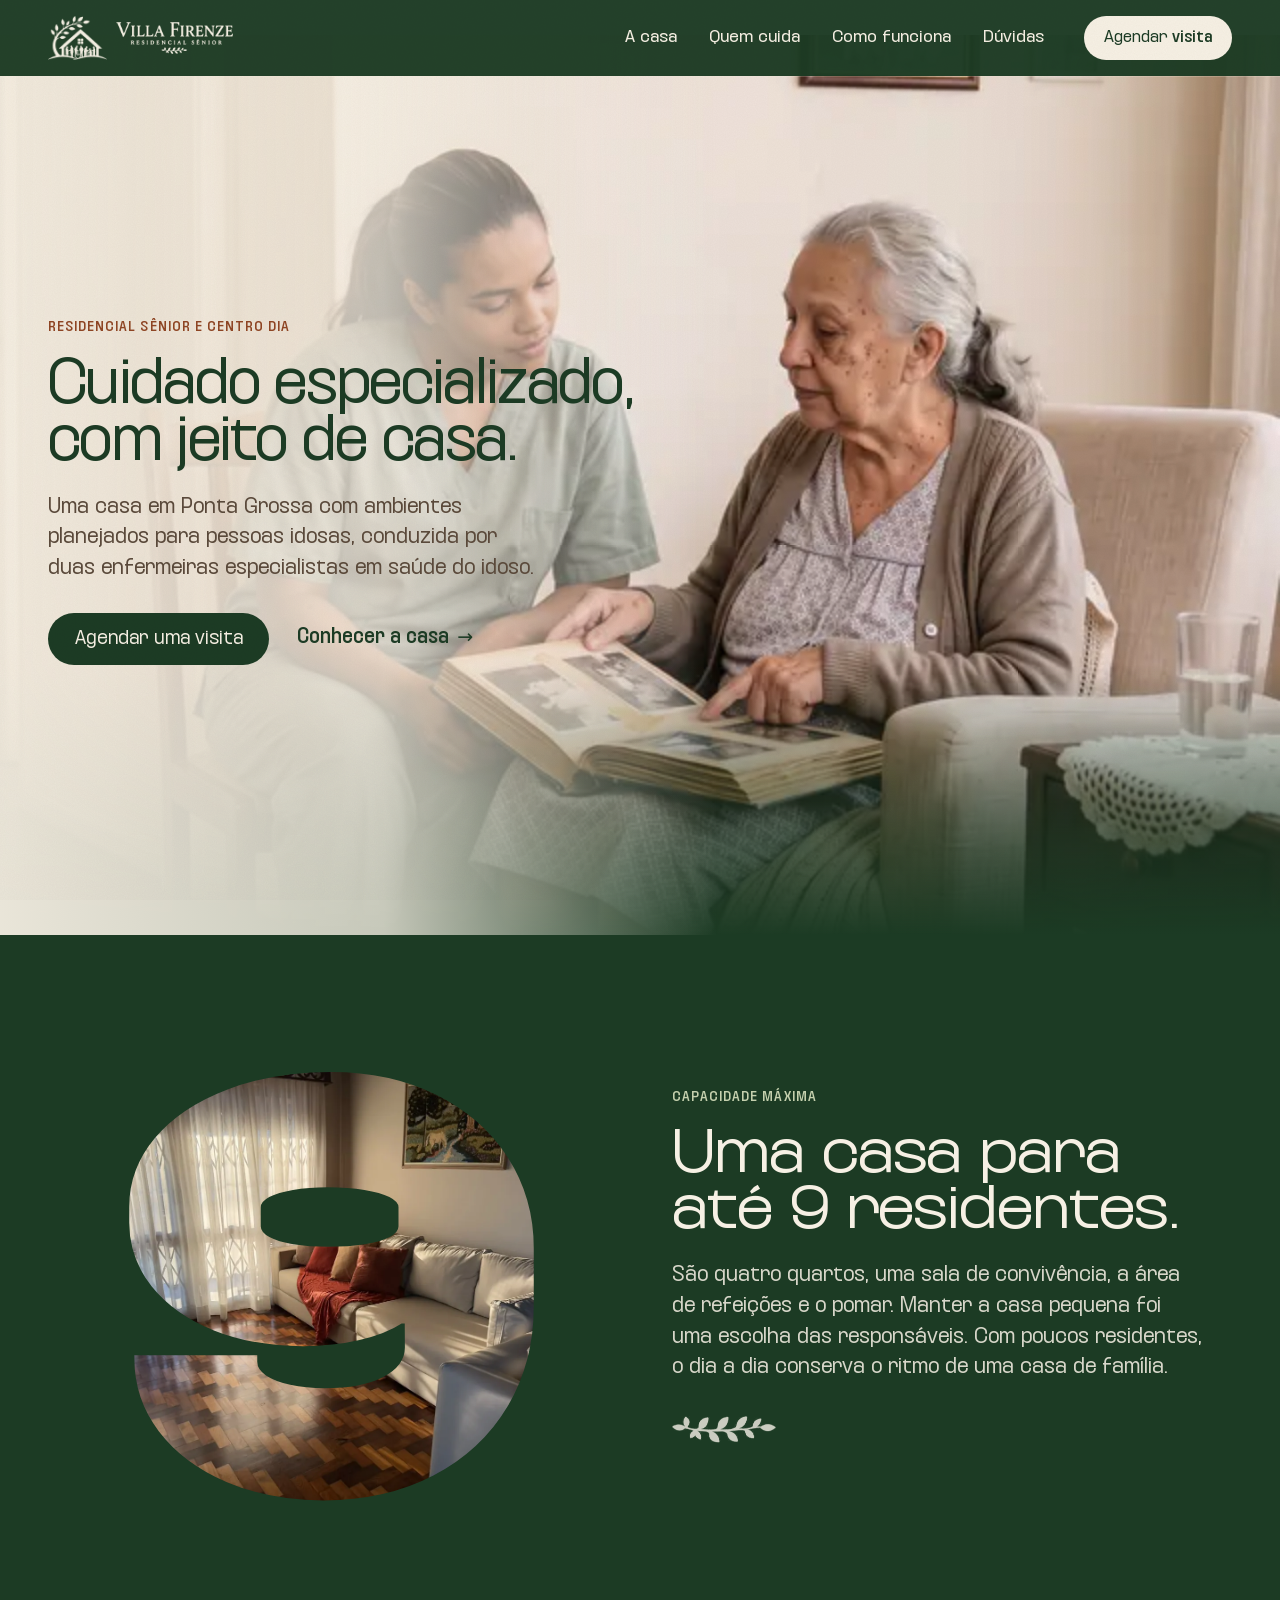
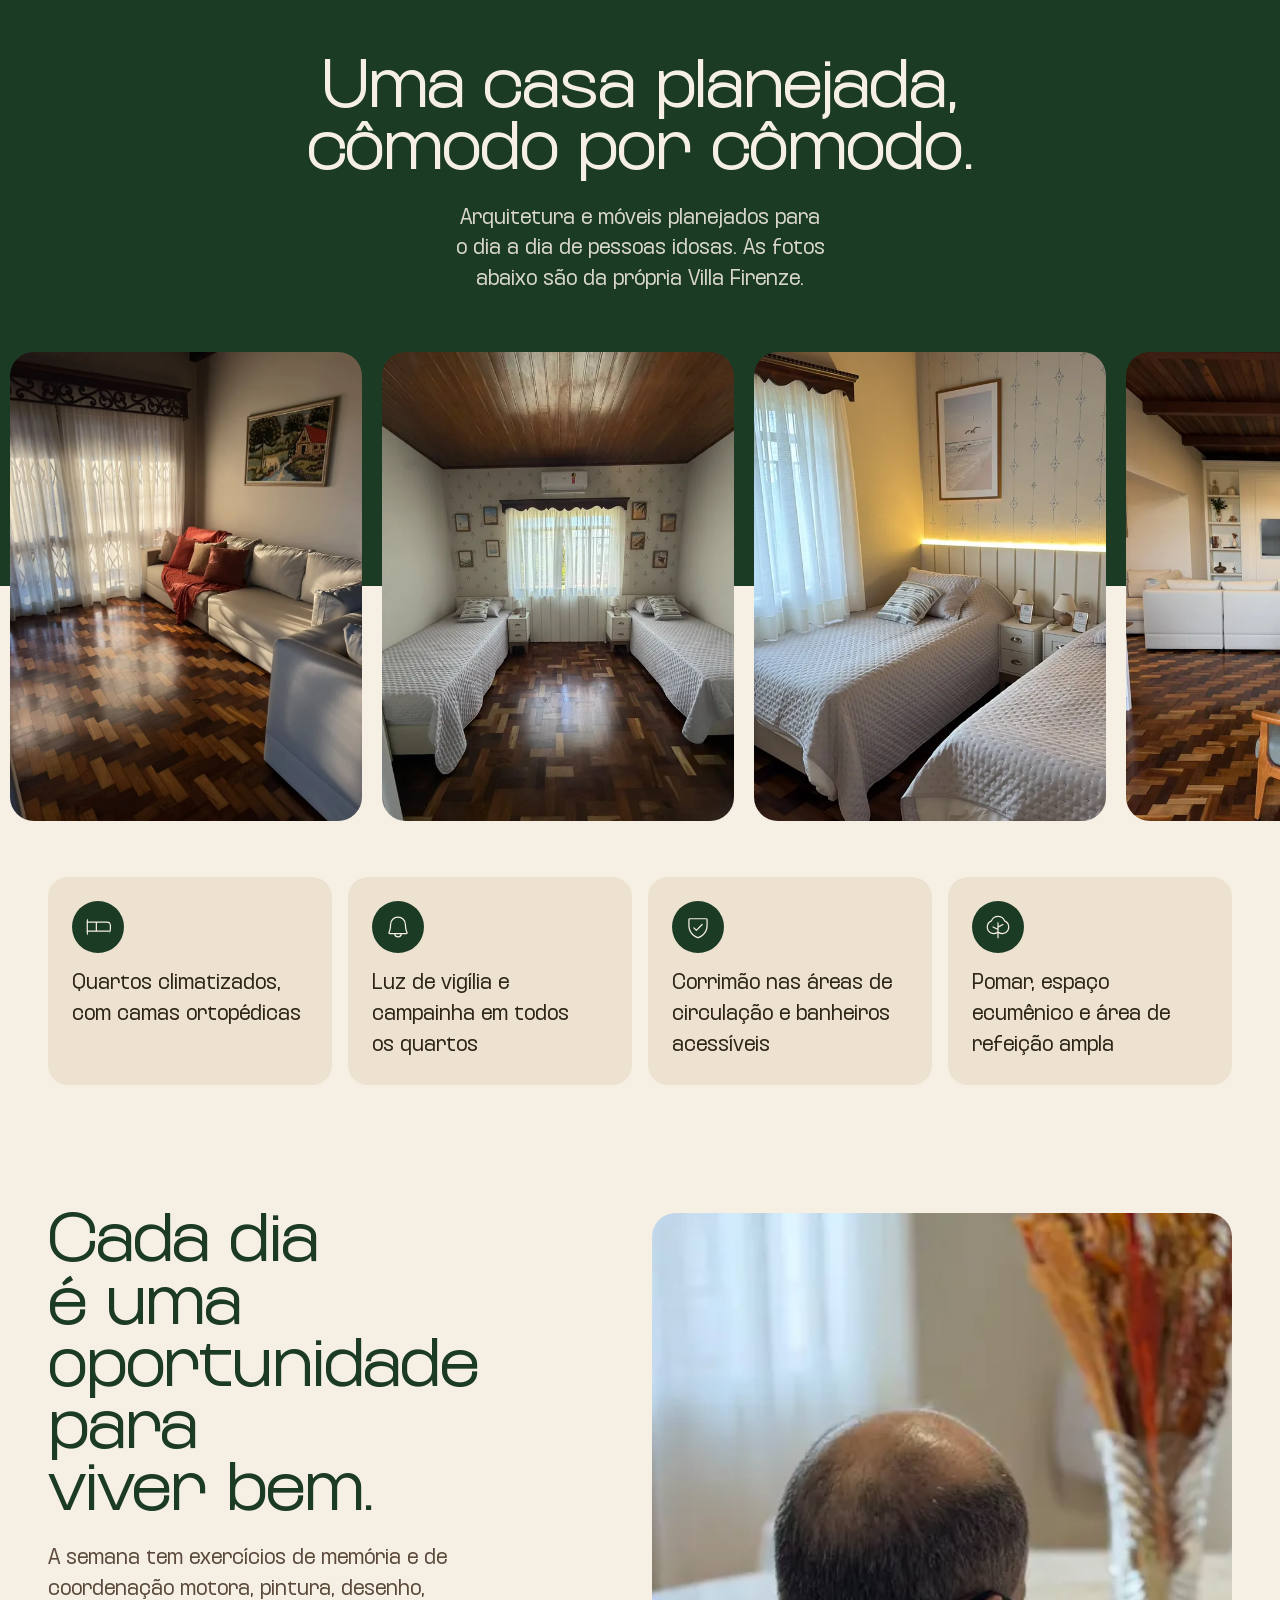
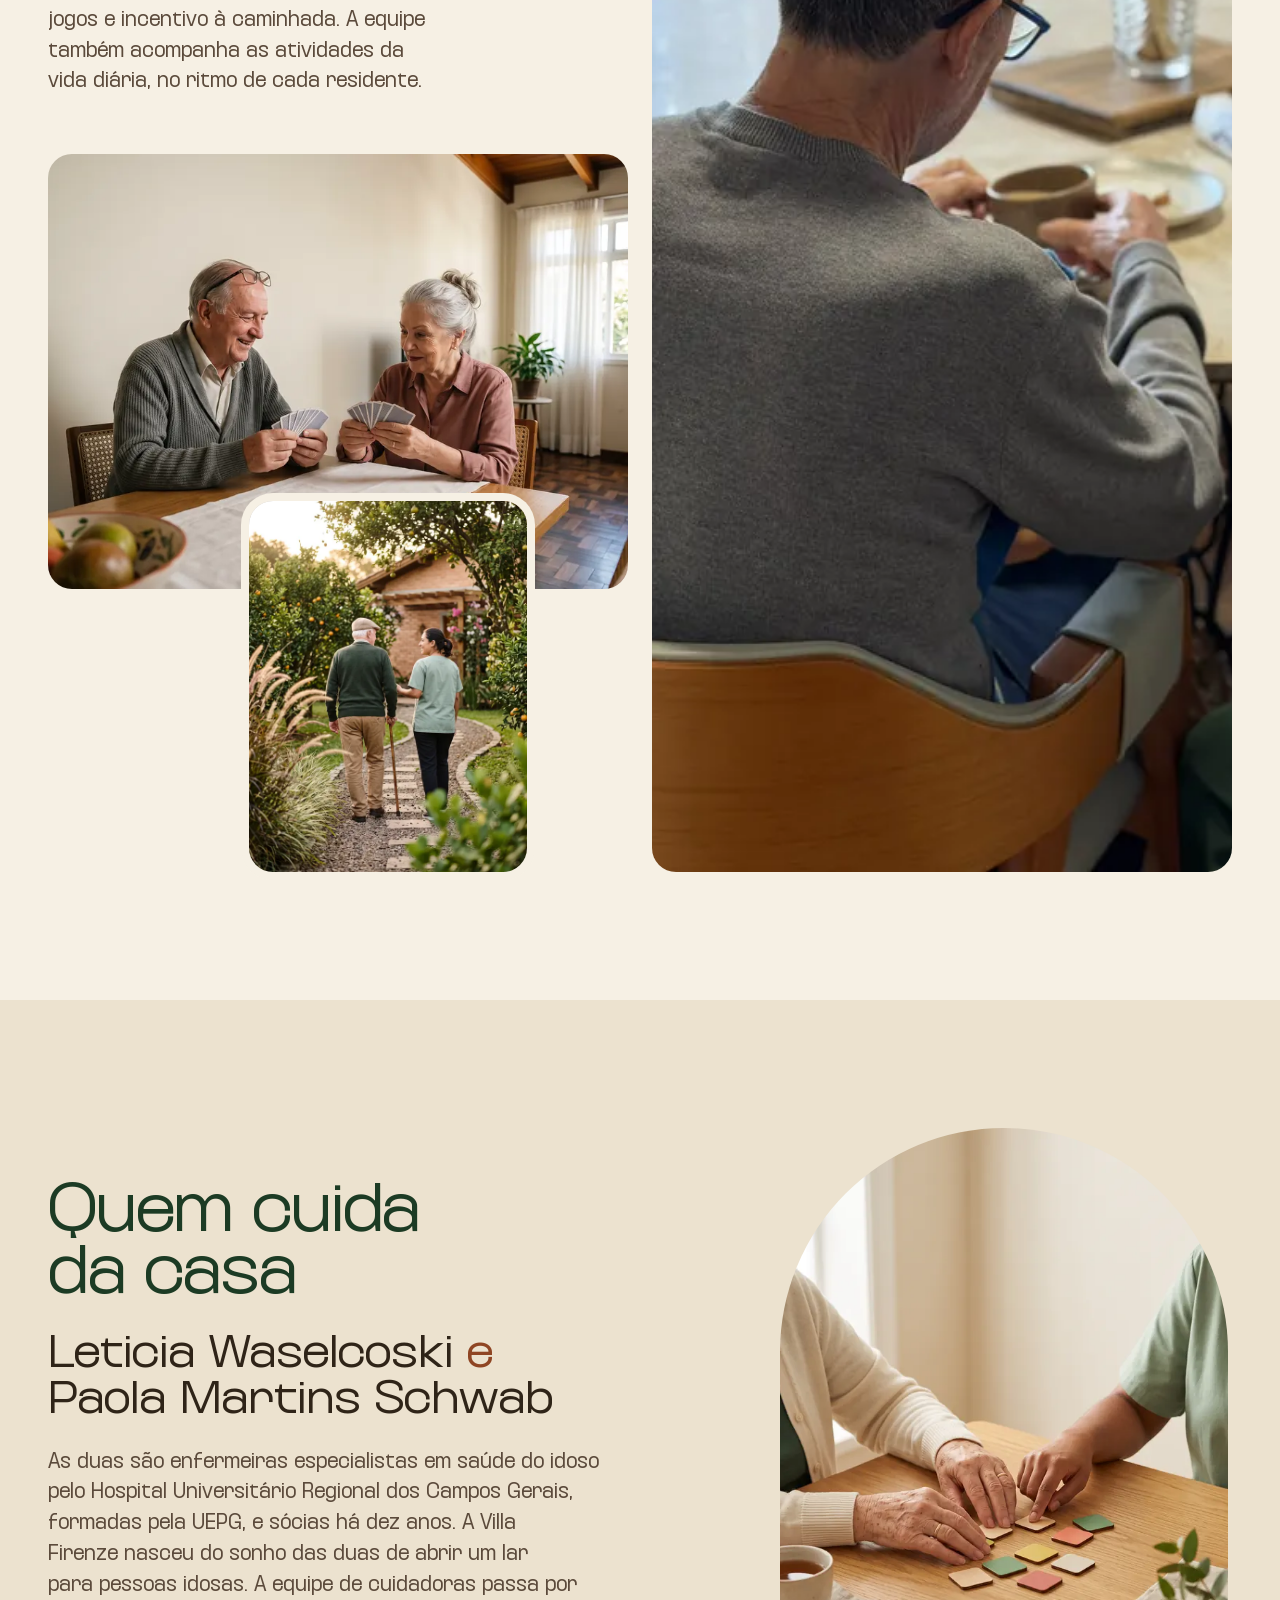
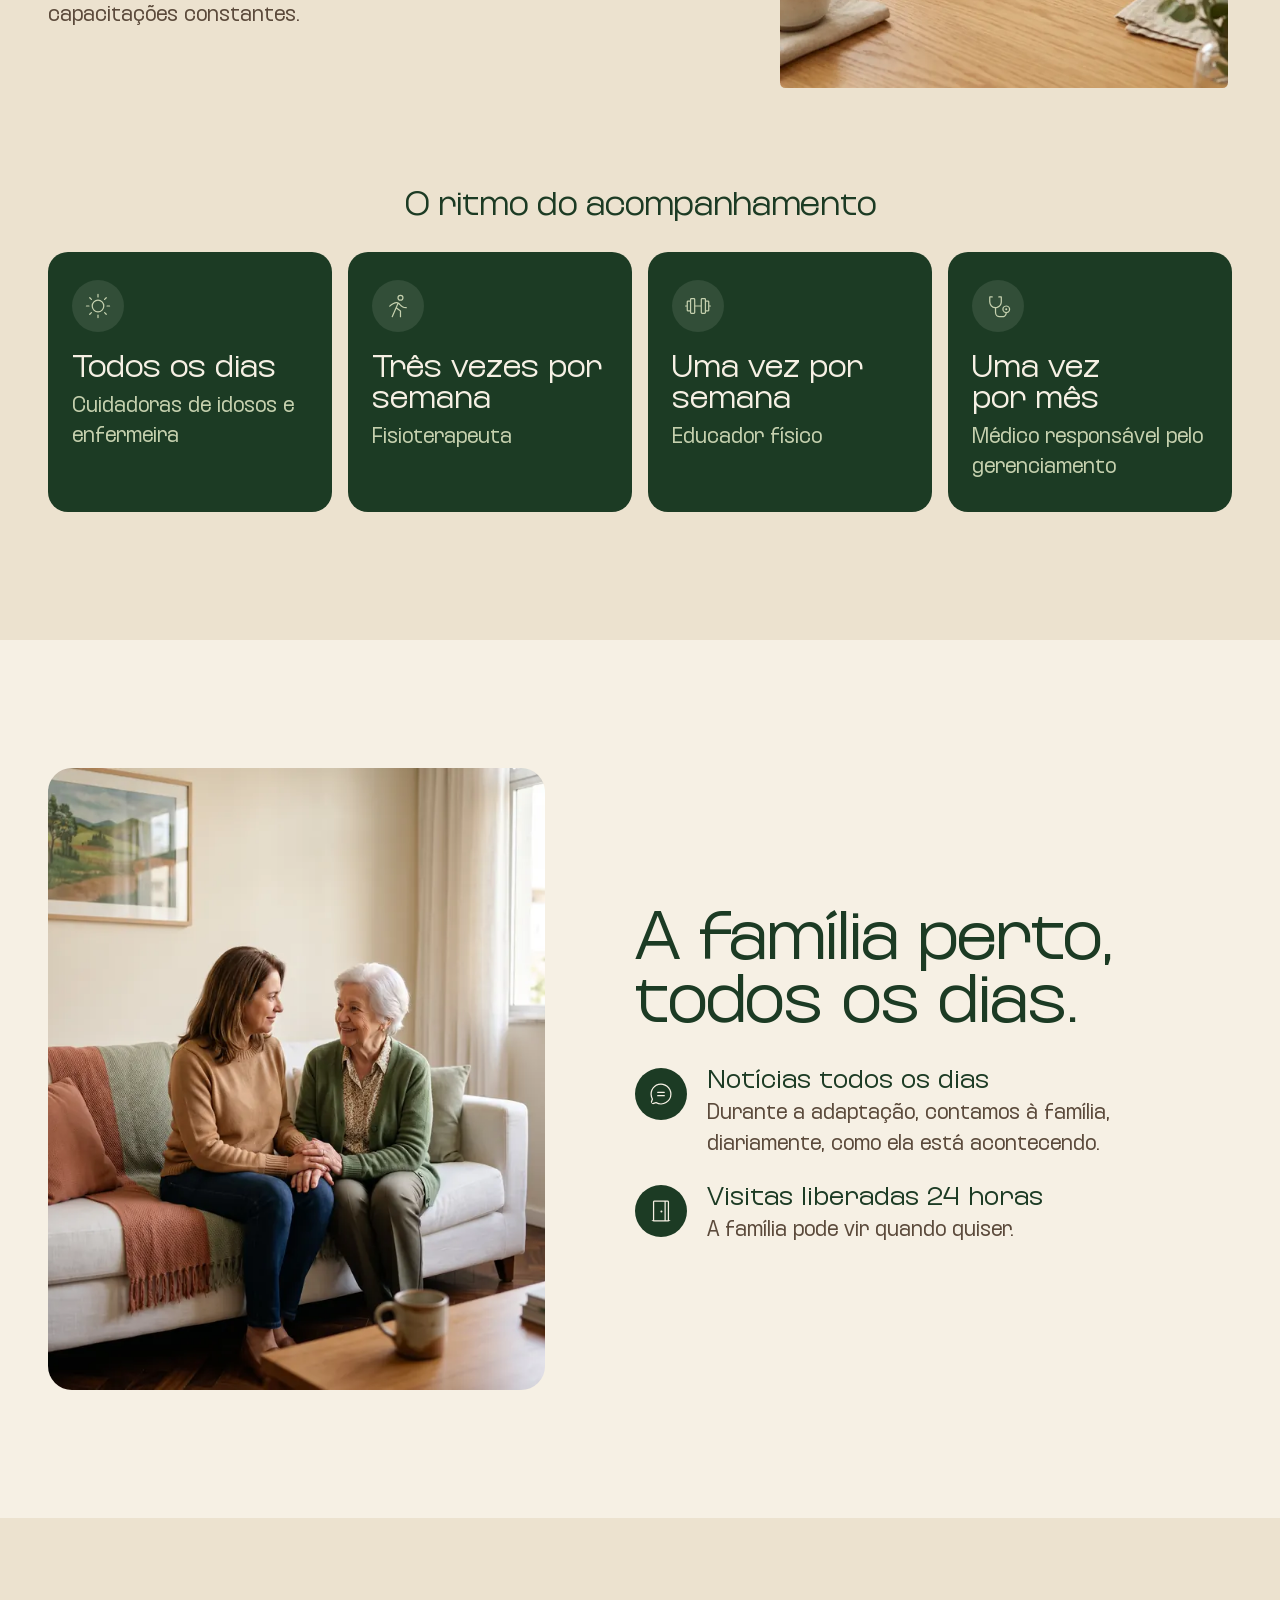
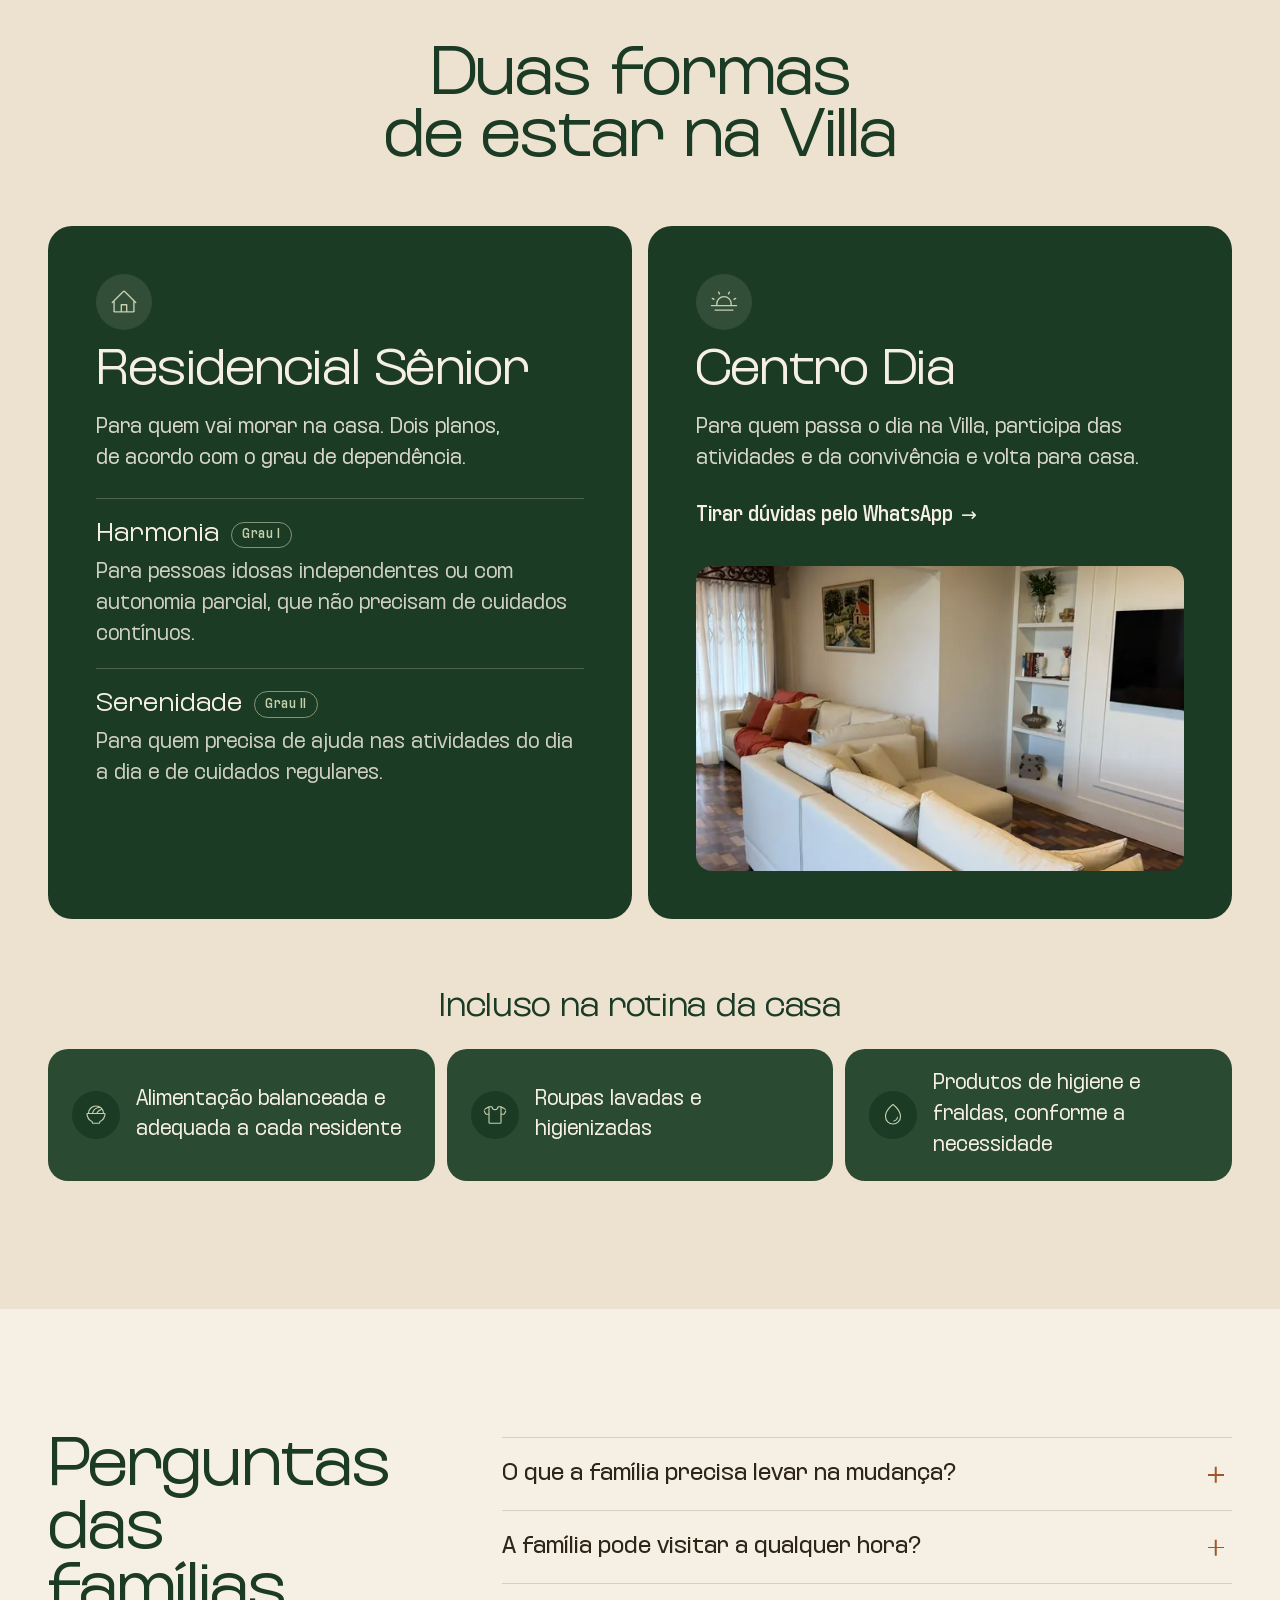
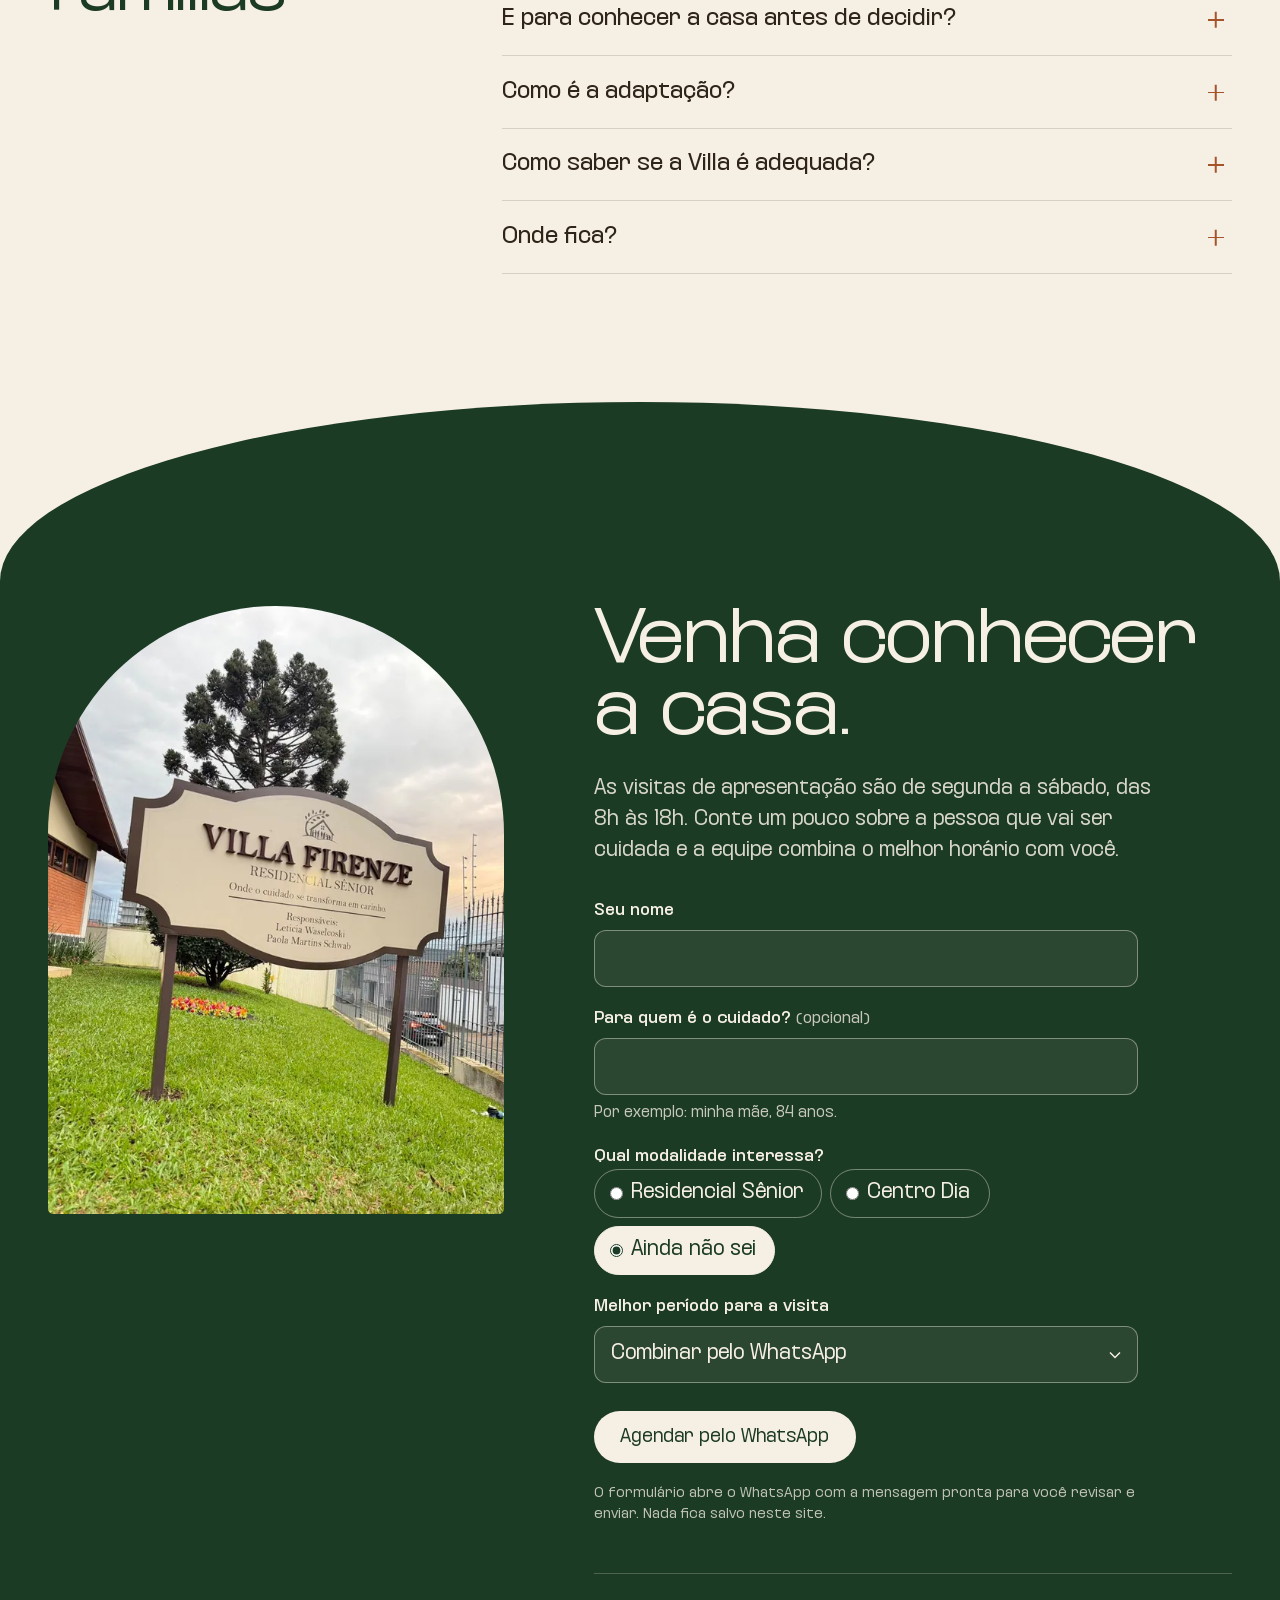
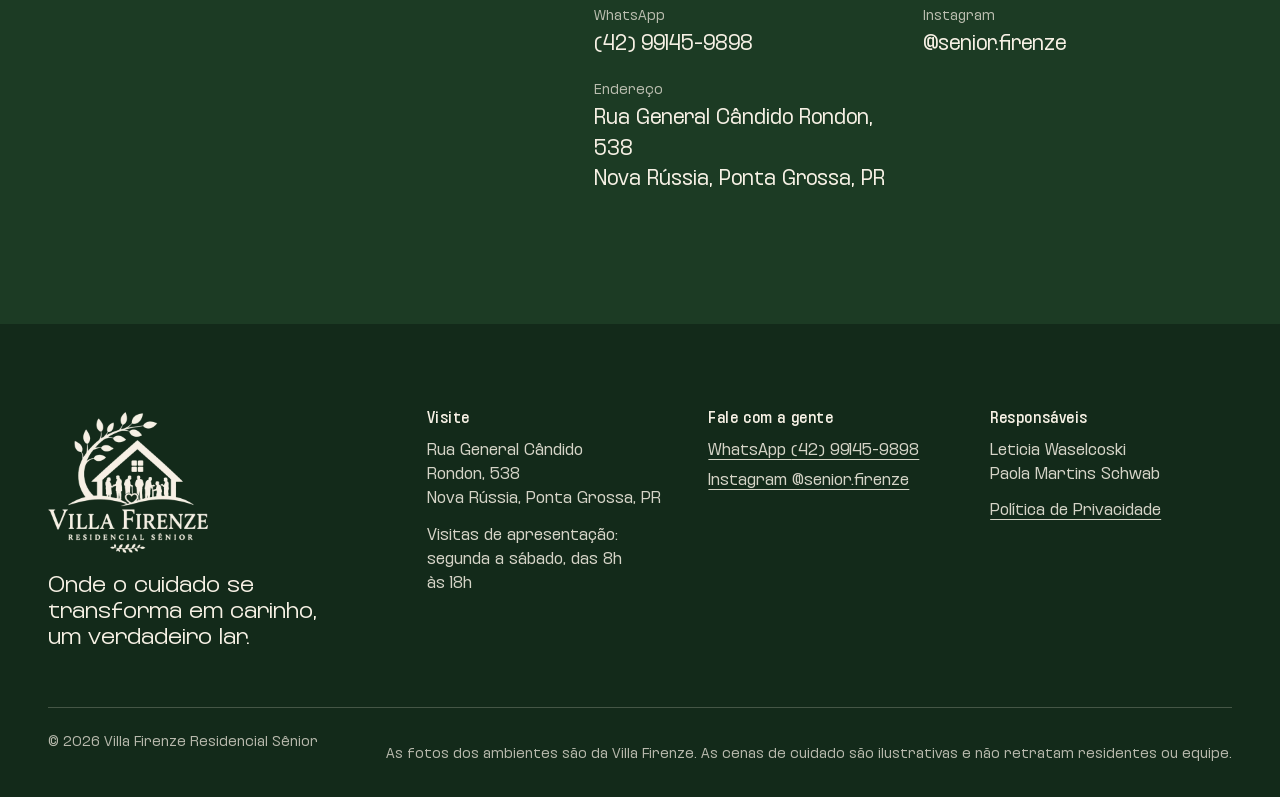
==== index.html @ 56c448bc "Landing page Villa Firenze Residencial Sênior Site estático (HTML, CSS e JS, sem build): hero, capac" ====
<!DOCTYPE html>
<html lang="pt-BR">
<head>
  <meta charset="utf-8">
  <meta name="viewport" content="width=device-width, initial-scale=1">
  <title>Villa Firenze Residencial Sênior | Casa para idosos em Ponta Grossa</title>
  <meta name="description" content="Residencial Sênior e Centro Dia em Ponta Grossa, PR. Uma casa para até 9 residentes, conduzida por enfermeiras especialistas em saúde do idoso. Agende uma visita.">
  <meta name="theme-color" content="#1c3b24">
  <meta property="og:type" content="website">
  <meta property="og:locale" content="pt_BR">
  <meta property="og:site_name" content="Villa Firenze Residencial Sênior">
  <meta property="og:title" content="Villa Firenze Residencial Sênior">
  <meta property="og:description" content="Uma casa para até 9 residentes em Ponta Grossa, PR, com cuidado de enfermeiras especialistas em saúde do idoso.">
  <link rel="canonical" href="https://villa-fi.vercel.app/">
  <meta property="og:url" content="https://villa-fi.vercel.app/">
  <meta property="og:image" content="https://villa-fi.vercel.app/og-image.jpg">
  <meta property="og:image:width" content="1200">
  <meta property="og:image:height" content="630">
  <meta name="twitter:card" content="summary_large_image">
  <link rel="icon" href="favicon.ico" sizes="any">
  <link rel="icon" href="favicon.png" type="image/png">
  <link rel="apple-touch-icon" href="apple-touch-icon.png">
  <link rel="preload" href="assets/fonts/kurdis-variable.woff2" as="font" type="font/woff2" crossorigin>
  <link rel="stylesheet" href="styles.css?v=15">
  <script>document.documentElement.classList.add('js')</script>
  <script src="assets/js/lenis.min.js" defer></script>
  <script src="main.js?v=15" defer></script>
  <script type="application/ld+json">
  {
    "@context": "https://schema.org",
    "@type": "LocalBusiness",
    "name": "Villa Firenze Residencial Sênior",
    "description": "Residencial Sênior e Centro Dia para pessoas idosas com grau I e II de dependência.",
    "address": {
      "@type": "PostalAddress",
      "streetAddress": "Rua General Cândido Rondon, 538",
      "addressLocality": "Ponta Grossa",
      "addressRegion": "PR",
      "addressCountry": "BR"
    },
    "sameAs": ["https://www.instagram.com/senior.firenze/"]
  }
  </script>
</head>
<body>
  <!-- Ícones: Phosphor Icons (MIT), estilo light -->
  <svg xmlns="http://www.w3.org/2000/svg" hidden>
    <symbol id="i-bed" viewBox="0 0 256 256"><path d="M216,74H30V48a6,6,0,0,0-12,0V208a6,6,0,0,0,12,0V174H242v34a6,6,0,0,0,12,0V112A38,38,0,0,0,216,74ZM30,86h76v76H30Zm88,76V86h98a26,26,0,0,1,26,26v50Z"/></symbol>
    <symbol id="i-bell" viewBox="0 0 256 256"><path d="M220.07,176.94C214.41,167.2,206,139.73,206,104a78,78,0,1,0-156,0c0,35.74-8.42,63.2-14.08,72.94A14,14,0,0,0,48,198H90.48a38,38,0,0,0,75,0H208a14,14,0,0,0,12.06-21.06ZM128,218a26,26,0,0,1-25.29-20h50.58A26,26,0,0,1,128,218Zm81.71-33a1.9,1.9,0,0,1-1.7,1H48a1.9,1.9,0,0,1-1.7-1,2,2,0,0,1,0-2C53.87,170,62,139.69,62,104a66,66,0,1,1,132,0c0,35.68,8.14,65.95,15.71,79A2,2,0,0,1,209.71,185Z"/></symbol>
    <symbol id="i-shield-check" viewBox="0 0 256 256"><path d="M208,42H48A14,14,0,0,0,34,56v56c0,51.94,25.12,83.4,46.2,100.64,22.73,18.6,45.27,24.89,46.22,25.15a6,6,0,0,0,3.16,0c.95-.26,23.49-6.55,46.22-25.15C196.88,195.4,222,163.94,222,112V56A14,14,0,0,0,208,42Zm2,70c0,37.76-13.94,68.39-41.44,91.06A131.17,131.17,0,0,1,128,225.72a130.94,130.94,0,0,1-40.56-22.66C59.94,180.39,46,149.76,46,112V56a2,2,0,0,1,2-2H208a2,2,0,0,1,2,2ZM172.24,99.76a6,6,0,0,1,0,8.48l-56,56a6,6,0,0,1-8.48,0l-24-24a6,6,0,0,1,8.48-8.48L112,151.51l51.76-51.75A6,6,0,0,1,172.24,99.76Z"/></symbol>
    <symbol id="i-tree" viewBox="0 0 256 256"><path d="M196.55,64.09a74,74,0,0,0-137.1,0A69.71,69.71,0,0,0,18,127.8C17.9,164.91,49.13,197,86.19,198A70.32,70.32,0,0,0,122,189.16V232a6,6,0,0,0,12,0V189.16A70.1,70.1,0,0,0,168,198l1.77,0C206.87,197,238.1,164.9,238,127.8A69.71,69.71,0,0,0,196.55,64.09ZM169.5,186A57.88,57.88,0,0,1,134,175V131.71l44.68-22.34a6,6,0,1,0-5.36-10.74L134,118.29V88a6,6,0,0,0-12,0v54.29L82.68,122.63a6,6,0,0,0-5.36,10.74L122,155.71V175a58.09,58.09,0,0,1-35.5,11c-30.71-.77-56.58-27.4-56.5-58.14A57.78,57.78,0,0,1,66.37,74.19a6,6,0,0,0,3.39-3.51,62,62,0,0,1,116.48,0,6,6,0,0,0,3.39,3.51A57.77,57.77,0,0,1,226,127.83C226.08,158.58,200.21,185.2,169.5,186Z"/></symbol>
    <symbol id="i-sun" viewBox="0 0 256 256"><path d="M122,40V16a6,6,0,0,1,12,0V40a6,6,0,0,1-12,0Zm68,88a62,62,0,1,1-62-62A62.07,62.07,0,0,1,190,128Zm-12,0a50,50,0,1,0-50,50A50.06,50.06,0,0,0,178,128ZM59.76,68.24a6,6,0,1,0,8.48-8.48l-16-16a6,6,0,0,0-8.48,8.48Zm0,119.52-16,16a6,6,0,1,0,8.48,8.48l16-16a6,6,0,1,0-8.48-8.48ZM192,70a6,6,0,0,0,4.24-1.76l16-16a6,6,0,0,0-8.48-8.48l-16,16A6,6,0,0,0,192,70Zm4.24,117.76a6,6,0,0,0-8.48,8.48l16,16a6,6,0,0,0,8.48-8.48ZM46,128a6,6,0,0,0-6-6H16a6,6,0,0,0,0,12H40A6,6,0,0,0,46,128Zm82,82a6,6,0,0,0-6,6v24a6,6,0,0,0,12,0V216A6,6,0,0,0,128,210Zm112-88H216a6,6,0,0,0,0,12h24a6,6,0,0,0,0-12Z"/></symbol>
    <symbol id="i-person-simple-walk" viewBox="0 0 256 256"><path d="M152,78a30,30,0,1,0-30-30A30,30,0,0,0,152,78Zm0-48a18,18,0,1,1-18,18A18,18,0,0,1,152,30Zm62,114a6,6,0,0,1-6,6c-34.48,0-51.06-16.75-65.7-31.52-3.47-3.51-6.75-6.82-10.15-9.78L117,143.61l38.52,27.51A6,6,0,0,1,158,176v56a6,6,0,0,1-12,0V179.09l-33.92-24.23L77.5,234.39a6,6,0,0,1-11-4.78l55-126.61c-10.18-2.75-23.07,0-38.51,8.29a165.76,165.76,0,0,0-30.92,22,6,6,0,0,1-8.22-8.74,175.4,175.4,0,0,1,33.27-23.77c25.93-14,47.64-14.39,62.77-1.26,3.77,3.27,7.4,6.93,10.9,10.47,13.62,13.75,27.69,28,57.17,28A6,6,0,0,1,214,144Z"/></symbol>
    <symbol id="i-barbell" viewBox="0 0 256 256"><path d="M248,122H238V88a14,14,0,0,0-14-14H206V64a14,14,0,0,0-14-14H168a14,14,0,0,0-14,14v58H102V64A14,14,0,0,0,88,50H64A14,14,0,0,0,50,64V74H32A14,14,0,0,0,18,88v34H8a6,6,0,0,0,0,12H18v34a14,14,0,0,0,14,14H50v10a14,14,0,0,0,14,14H88a14,14,0,0,0,14-14V134h52v58a14,14,0,0,0,14,14h24a14,14,0,0,0,14-14V182h18a14,14,0,0,0,14-14V134h10a6,6,0,0,0,0-12ZM32,170a2,2,0,0,1-2-2V88a2,2,0,0,1,2-2H50v84Zm58,22a2,2,0,0,1-2,2H64a2,2,0,0,1-2-2V64a2,2,0,0,1,2-2H88a2,2,0,0,1,2,2Zm104,0a2,2,0,0,1-2,2H168a2,2,0,0,1-2-2V64a2,2,0,0,1,2-2h24a2,2,0,0,1,2,2Zm32-24a2,2,0,0,1-2,2H206V86h18a2,2,0,0,1,2,2Z"/></symbol>
    <symbol id="i-stethoscope" viewBox="0 0 256 256"><path d="M218,160a10,10,0,1,1-10-10A10,10,0,0,1,218,160Zm-4.35,37.58A46.05,46.05,0,0,1,168,238H144a46.06,46.06,0,0,1-46-46V149.71A62,62,0,0,1,42,88V40a6,6,0,0,1,6-6H72a6,6,0,0,1,0,12H54V88a50,50,0,0,0,50,50h.67c27.2-.36,49.33-23.16,49.33-50.83V46H136a6,6,0,0,1,0-12h24a6,6,0,0,1,6,6V87.17c0,32.43-24.68,59.44-56,62.52V192a34,34,0,0,0,34,34h24a34.05,34.05,0,0,0,33.56-28.56,38,38,0,1,1,12.09.14ZM234,160a26,26,0,1,0-26,26A26,26,0,0,0,234,160Z"/></symbol>
    <symbol id="i-chat-circle-text" viewBox="0 0 256 256"><path d="M166,112a6,6,0,0,1-6,6H96a6,6,0,0,1,0-12h64A6,6,0,0,1,166,112Zm-6,26H96a6,6,0,0,0,0,12h64a6,6,0,0,0,0-12Zm70-10A102,102,0,0,1,79.31,217.65L44.44,229.27a14,14,0,0,1-17.71-17.71l11.62-34.87A102,102,0,1,1,230,128Zm-12,0A90,90,0,1,0,50.08,173.06a6,6,0,0,1,.5,4.91L38.12,215.35a2,2,0,0,0,2.53,2.53L78,205.42a6.2,6.2,0,0,1,1.9-.31,6.09,6.09,0,0,1,3,.81A90,90,0,0,0,218,128Z"/></symbol>
    <symbol id="i-door-open" viewBox="0 0 256 256"><path d="M232,218H206V40a14,14,0,0,0-14-14H64A14,14,0,0,0,50,40V218H24a6,6,0,0,0,0,12H232a6,6,0,0,0,0-12ZM194,40V218H174V38h18A2,2,0,0,1,194,40ZM62,40a2,2,0,0,1,2-2h98V218H62Zm80,92a10,10,0,1,1-10-10A10,10,0,0,1,142,132Z"/></symbol>
    <symbol id="i-house-line" viewBox="0 0 256 256"><path d="M240,210H222V131.17l5.76,5.76a6,6,0,0,0,8.48-8.49L137.9,30.09a14,14,0,0,0-19.8,0L19.76,128.44a6,6,0,0,0,8.48,8.49L34,131.17V210H16a6,6,0,0,0,0,12H240a6,6,0,0,0,0-12ZM46,119.17l80.58-80.59a2,2,0,0,1,2.84,0L210,119.17V210H158V152a6,6,0,0,0-6-6H104a6,6,0,0,0-6,6v58H46ZM146,210H110V158h36Z"/></symbol>
    <symbol id="i-sun-horizon" viewBox="0 0 256 256"><path d="M240,154H197.28a70.91,70.91,0,0,0,.72-10,70,70,0,0,0-140,0,70.91,70.91,0,0,0,.72,10H16a6,6,0,0,0,0,12H240a6,6,0,0,0,0-12ZM70,144a58,58,0,1,1,115.13,10H70.87A58.63,58.63,0,0,1,70,144Zm144,56a6,6,0,0,1-6,6H48a6,6,0,0,1,0-12H208A6,6,0,0,1,214,200ZM74.63,42.69a6,6,0,0,1,10.74-5.37l8,16a6,6,0,0,1-10.74,5.36Zm-56,50.63a6,6,0,0,1,8.05-2.69l16,8a6,6,0,0,1-5.36,10.74l-16-8A6,6,0,0,1,18.63,93.32Zm192,13.36a6,6,0,0,1,2.69-8.05l16-8a6,6,0,1,1,5.36,10.74l-16,8a6,6,0,0,1-8.05-2.69Zm-48-53.36,8-16a6,6,0,0,1,10.74,5.37l-8,16a6,6,0,1,1-10.74-5.36Z"/></symbol>
    <symbol id="i-bowl-food" viewBox="0 0 256 256"><path d="M224,106H213.77a86,86,0,0,0-171.54,0H32a6,6,0,0,0-6,6,102.35,102.35,0,0,0,56,91.06V208a14,14,0,0,0,14,14h64a14,14,0,0,0,14-14v-4.94A102.35,102.35,0,0,0,230,112,6,6,0,0,0,224,106ZM174.24,54.29a74.15,74.15,0,0,1,8.15,7.6A85.89,85.89,0,0,0,130.84,106H97.34A74.24,74.24,0,0,1,168,54C170.08,54,172.17,54.11,174.24,54.29ZM190.3,72.14A73.49,73.49,0,0,1,201.74,106H144.48A73.89,73.89,0,0,1,190.3,72.14ZM128,38a73.68,73.68,0,0,1,26.8,5,86.32,86.32,0,0,0-69.94,63H54.26A74.09,74.09,0,0,1,128,38Zm37.5,155.84a6,6,0,0,0-3.5,5.46V208a2,2,0,0,1-2,2H96a2,2,0,0,1-2-2v-8.7a6,6,0,0,0-3.5-5.46A90.35,90.35,0,0,1,38.2,118H217.8A90.35,90.35,0,0,1,165.5,193.84Z"/></symbol>
    <symbol id="i-t-shirt" viewBox="0 0 256 256"><path d="M246.64,63,194.87,34.74A5.93,5.93,0,0,0,192,34H160a6,6,0,0,0-6,6,26,26,0,0,1-52,0,6,6,0,0,0-6-6H64a5.93,5.93,0,0,0-2.88.74L9.36,63A13.77,13.77,0,0,0,3.58,81.55l19.28,36.81A14.38,14.38,0,0,0,35.67,126H58v82a14,14,0,0,0,14,14H184a14,14,0,0,0,14-14V126h22.34a14.38,14.38,0,0,0,12.81-7.64l19.28-36.81A13.77,13.77,0,0,0,246.64,63Zm-211,51a2.42,2.42,0,0,1-2.18-1.21L14.21,76a1.82,1.82,0,0,1,.9-2.47L58,50.11V114ZM186,208a2,2,0,0,1-2,2H72a2,2,0,0,1-2-2V46H90.48a38,38,0,0,0,75,0H186Zm55.8-132-19.28,36.8a2.42,2.42,0,0,1-2.18,1.21H198V50.11l42.9,23.4A1.83,1.83,0,0,1,241.79,76Z"/></symbol>
    <symbol id="i-drop" viewBox="0 0 256 256"><path d="M172.53,49.06a252.86,252.86,0,0,0-41.09-38,6,6,0,0,0-6.88,0,252.86,252.86,0,0,0-41.09,38C56.34,80.26,42,113.09,42,144a86,86,0,0,0,172,0C214,113.09,199.66,80.26,172.53,49.06ZM128,218a74.09,74.09,0,0,1-74-74c0-59.62,59-108.93,74-120.51C143,35.07,202,84.38,202,144A74.09,74.09,0,0,1,128,218Zm53.92-65A55.58,55.58,0,0,1,137,197.92a7,7,0,0,1-1,.08,6,6,0,0,1-1-11.92c17.38-2.92,32.13-17.68,35.08-35.08a6,6,0,1,1,11.84,2Z"/></symbol>
  </svg>
  <a class="skip" href="#conteudo">Pular para o conteúdo</a>

  <header class="header" data-header>
    <div class="header__inner">
      <a class="brand" href="#inicio" aria-label="Villa Firenze Residencial Sênior, início">
        <span class="brand__set brand__set--color">
          <img src="assets/brand/icon-128.webp" width="64" height="48" alt="">
          <img class="brand__word" src="assets/brand/wordmark-320.webp" width="160" height="44" alt="">
        </span>
        <span class="brand__set brand__set--ivory">
          <img src="assets/brand/icon-ivory-128.webp" width="64" height="48" alt="">
          <img class="brand__word" src="assets/brand/wordmark-ivory-320.webp" width="160" height="44" alt="">
        </span>
      </a>
      <nav class="nav" id="menu" aria-label="Principal">
        <ul>
          <li><a href="#casa">A casa</a></li>
          <li><a href="#cuidado">Quem cuida</a></li>
          <li><a href="#modalidades">Como funciona</a></li>
          <li><a href="#duvidas">Dúvidas</a></li>
        </ul>
      </nav>
      <a class="btn btn--forest header__cta" href="#visita" data-wa="visita">Agendar<span class="hide-sm">&nbsp;visita</span></a>
      <button class="menu-toggle" type="button" aria-expanded="false" aria-controls="menu" data-menu-toggle>
        <span class="menu-toggle__bars" aria-hidden="true"></span>
        <span class="menu-toggle__label">Menu</span>
      </button>
    </div>
  </header>

  <main id="conteudo">
    <!-- 1. Acolhimento -->
    <section class="hero" id="inicio" aria-labelledby="hero-title">
      <div class="hero__media">
        <picture>
          <source media="(max-width: 63.99rem)" srcset="images/hero/cuidado-album-retrato-640.webp 640w, images/hero/cuidado-album-retrato-1000.webp 1000w" sizes="100vw">
          <img src="images/hero/cuidado-album-1600.webp"
               srcset="images/hero/cuidado-album-960.webp 960w, images/hero/cuidado-album-1600.webp 1600w, images/hero/cuidado-album-2400.webp 2400w"
               sizes="100vw" width="1600" height="893" fetchpriority="high"
               alt="Numa sala clara, uma senhora sentada na poltrona mostra uma foto antiga do álbum de família a uma cuidadora, que se inclina para ouvir a história.">
        </picture>
      </div>
      <div class="hero__copy">
        <p class="hero__kicker">Residencial Sênior e Centro Dia</p>
        <h1 id="hero-title">Cuidado especializado, com jeito de casa.</h1>
        <p class="hero__lede">Uma casa em Ponta Grossa com ambientes planejados para pessoas idosas, conduzida por duas enfermeiras especialistas em saúde do idoso.</p>
        <div class="hero__actions">
          <a class="btn btn--forest" href="#visita" data-wa="visita">Agendar uma visita</a>
          <a class="link-arrow" href="#casa">Conhecer a casa</a>
        </div>
      </div>
    </section>

    <!-- 2. A pequena escala -->
    <section class="nine" id="nove" aria-labelledby="nove-title">
      <div class="wrap nine__grid">
        <p class="nine__digit" aria-hidden="true">9</p>
        <div class="nine__text">
          <p class="label">Capacidade máxima</p>
          <h2 id="nove-title">Uma casa para até 9&nbsp;residentes.</h2>
          <p>São quatro quartos, uma sala de convivência, a área de refeições e o pomar. Manter a casa pequena foi uma escolha das responsáveis. Com poucos residentes, o dia a dia conserva o ritmo de uma casa de família.</p>
          <img class="sprig" src="assets/brand/sprig-ivory.png" width="103" height="27" alt="">
        </div>
      </div>
    </section>

    <!-- 3. A casa -->
    <section class="house" id="casa" aria-labelledby="casa-title">
      <div class="wrap house__head">
        <h2 id="casa-title">Uma casa planejada, cômodo por cômodo.</h2>
        <p>Arquitetura e móveis planejados para o dia a dia de pessoas idosas. As fotos abaixo são da própria Villa Firenze.</p>
      </div>
      <section class="marquee" data-marquee aria-label="Fotos da Villa Firenze">
        <ul class="marquee__track">
          <li><img src="images/environments/sala-de-estar-600.webp" srcset="images/environments/sala-de-estar-600.webp 600w, images/environments/sala-de-estar-1000.webp 1000w" sizes="(min-width: 64rem) 24rem, 70vw" width="600" height="800" loading="lazy" alt="Sala de estar com sofás brancos, almofadas em tons terrosos, cortinas claras e piso de taco."></li>
          <li><img src="images/environments/quarto-duplo-600.webp" srcset="images/environments/quarto-duplo-600.webp 600w, images/environments/quarto-duplo-1000.webp 1000w" sizes="(min-width: 64rem) 24rem, 70vw" width="600" height="800" loading="lazy" alt="Quarto com duas camas arrumadas, criados-mudos, ar-condicionado e forro de madeira."></li>
          <li><img src="images/environments/quarto-luz-vigilia-600.webp" srcset="images/environments/quarto-luz-vigilia-600.webp 600w, images/environments/quarto-luz-vigilia-900.webp 900w" sizes="(min-width: 64rem) 24rem, 70vw" width="600" height="1067" loading="lazy" alt="Quarto com cabeceira de móveis planejados, luz suave e quadro de paisagem marinha."></li>
          <li><img src="images/environments/convivencia-tv-600.webp" srcset="images/environments/convivencia-tv-600.webp 600w, images/environments/convivencia-tv-1000.webp 1000w" sizes="(min-width: 64rem) 24rem, 70vw" width="600" height="800" loading="lazy" alt="Sala de convivência com poltronas de madeira, sofá branco, estante e a logo da Villa Firenze na parede."></li>
          <li><img src="images/environments/espaco-ecumenico-600.webp" srcset="images/environments/espaco-ecumenico-600.webp 600w, images/environments/espaco-ecumenico-1000.webp 1000w" sizes="(min-width: 64rem) 24rem, 70vw" width="600" height="800" loading="lazy" alt="Espaço ecumênico com crucifixo de madeira, aparador branco, velas e uma pequena planta."></li>
          <li><img src="images/environments/varanda-600.webp" srcset="images/environments/varanda-600.webp 600w, images/environments/varanda-1000.webp 1000w" sizes="(min-width: 64rem) 24rem, 70vw" width="600" height="800" loading="lazy" alt="Varanda com parede de tijolos, pergolado de madeira e cadeiras, vista do jardim no fim da tarde."></li>
        </ul>
      </section>
      <div class="house__foot">
      <ul class="wrap feature-cards">
        <li><svg aria-hidden="true"><use href="#i-bed"/></svg><p>Quartos climatizados, com camas ortopédicas</p></li>
        <li><svg aria-hidden="true"><use href="#i-bell"/></svg><p>Luz de vigília e campainha em todos os quartos</p></li>
        <li><svg aria-hidden="true"><use href="#i-shield-check"/></svg><p>Corrimão nas áreas de circulação e banheiros acessíveis</p></li>
        <li><svg aria-hidden="true"><use href="#i-tree"/></svg><p>Pomar, espaço ecumênico e área de refeição ampla</p></li>
      </ul>
      </div>
    </section>

    <!-- 3b. O dia a dia -->
    <section class="days" id="rotina" aria-labelledby="rotina-title">
      <div class="wrap days__grid">
        <div class="days__text">
          <h2 id="rotina-title">Cada dia é uma oportunidade para viver bem.</h2>
          <p>A semana tem exercícios de memória e de coordenação motora, pintura, desenho, jogos e incentivo à caminhada. A equipe também acompanha as atividades da vida diária, no ritmo de cada residente.</p>
        </div>
        <div class="days__paint">
          <img src="images/activities/pintura-real-1000.webp" srcset="images/activities/pintura-real-600.webp 600w, images/activities/pintura-real-1000.webp 1000w" sizes="(min-width: 64rem) 36vw, 100vw" width="1000" height="1333" loading="lazy" alt="Um senhor de costas, sentado à mesa de mármore, pinta uma pequena peça com pincel.">
        </div>
        <div class="days__cards">
          <img src="images/activities/jogo-de-cartas-1200.webp" srcset="images/activities/jogo-de-cartas-800.webp 800w, images/activities/jogo-de-cartas-1200.webp 1200w" sizes="(min-width: 64rem) 38vw, 100vw" width="1200" height="896" loading="lazy" alt="Um senhor e uma senhora jogam cartas à mesa e riem juntos.">
        </div>
        <div class="days__walk">
          <img src="images/activities/caminhada-pomar-600.webp" srcset="images/activities/caminhada-pomar-600.webp 600w, images/activities/caminhada-pomar-900.webp 900w" sizes="(min-width: 64rem) 20vw, 50vw" width="600" height="804" loading="lazy" alt="Um senhor de boina caminha com bengala entre árvores frutíferas, acompanhado por uma cuidadora.">
        </div>
      </div>
    </section>

    <!-- 4. Quem cuida -->
    <section class="care" id="cuidado" aria-labelledby="cuidado-title">
      <div class="wrap care__grid">
        <div class="care__text">
          <h2 id="cuidado-title">Quem cuida da casa</h2>
          <p class="care__names"><span>Leticia Waselcoski <span class="amp">e</span></span> <span>Paola Martins Schwab</span></p>
          <p>As duas são enfermeiras especialistas em saúde do idoso pelo Hospital Universitário Regional dos Campos Gerais, formadas pela UEPG, e sócias há dez anos. A Villa Firenze nasceu do sonho das duas de abrir um lar para pessoas idosas. A equipe de cuidadoras passa por capacitações constantes.</p>
        </div>
        <div class="care__media">
          <img src="images/care/maos-jogo-memoria-1000.webp" srcset="images/care/maos-jogo-memoria-640.webp 640w, images/care/maos-jogo-memoria-1000.webp 1000w" sizes="(min-width: 64rem) 34vw, 100vw" width="1000" height="1241" loading="lazy" alt="Mãos de uma senhora organizam peças coloridas de um jogo de memória, enquanto a mão de uma cuidadora aponta uma das peças.">
        </div>
      </div>

      <div class="wrap rhythm">
        <h3 class="rhythm__title">O ritmo do acompanhamento</h3>
        <ul class="rhythm__cards">
          <li><svg aria-hidden="true"><use href="#i-sun"/></svg><p class="rhythm__when">Todos os dias</p><p>Cuidadoras de idosos e enfermeira</p></li>
          <li><svg aria-hidden="true"><use href="#i-person-simple-walk"/></svg><p class="rhythm__when">Três vezes por semana</p><p>Fisioterapeuta</p></li>
          <li><svg aria-hidden="true"><use href="#i-barbell"/></svg><p class="rhythm__when">Uma vez por semana</p><p>Educador físico</p></li>
          <li><svg aria-hidden="true"><use href="#i-stethoscope"/></svg><p class="rhythm__when">Uma vez por mês</p><p>Médico responsável pelo gerenciamento</p></li>
        </ul>
      </div>
    </section>

    <!-- 4a. Família -->
    <section class="family" aria-labelledby="familia-title">
      <div class="wrap family__grid">
        <div class="family__media">
          <img src="images/family/visita-familia-1000.webp" srcset="images/family/visita-familia-640.webp 640w, images/family/visita-familia-1000.webp 1000w" sizes="(min-width: 64rem) 40vw, 100vw" width="1000" height="1241" loading="lazy" alt="Uma filha e sua mãe idosa conversam de mãos dadas em um sofá branco.">
        </div>
        <div class="family__text">
          <h2 id="familia-title">A família perto, todos os dias.</h2>
          <ul class="family__facts">
            <li><svg aria-hidden="true"><use href="#i-chat-circle-text"/></svg><div><p class="family__fact">Notícias todos os dias</p><p>Durante a adaptação, contamos à família, diariamente, como ela está acontecendo.</p></div></li>
            <li><svg aria-hidden="true"><use href="#i-door-open"/></svg><div><p class="family__fact">Visitas liberadas 24 horas</p><p>A família pode vir quando quiser.</p></div></li>
          </ul>
        </div>
      </div>
    </section>

    <!-- 4b. Como funciona -->
    <section class="modes" id="modalidades" aria-labelledby="modalidades-title">
      <div class="wrap">
        <h2 id="modalidades-title">Duas formas de estar na Villa</h2>
        <div class="modes__grid">
          <article class="mode-card">
            <svg class="mode-card__icon" aria-hidden="true"><use href="#i-house-line"/></svg>
            <h3>Residencial Sênior</h3>
            <p>Para quem vai morar na casa. Dois planos, de acordo com o grau de dependência.</p>
            <dl class="plans">
              <div><dt>Harmonia <span>Grau I</span></dt><dd>Para pessoas idosas independentes ou com autonomia parcial, que não precisam de cuidados contínuos.</dd></div>
              <div><dt>Serenidade <span>Grau II</span></dt><dd>Para quem precisa de ajuda nas atividades do dia a dia e de cuidados regulares.</dd></div>
            </dl>
          </article>
          <article class="mode-card">
            <svg class="mode-card__icon" aria-hidden="true"><use href="#i-sun-horizon"/></svg>
            <h3>Centro Dia</h3>
            <p>Para quem passa o dia na Villa, participa das atividades e da convivência e volta para casa.</p>
            <a class="link-arrow mode-card__link" href="#visita" data-wa="modalidades">Tirar dúvidas pelo WhatsApp</a>
            <img class="mode-card__img" src="images/environments/sala-tv-600.webp" srcset="images/environments/sala-tv-600.webp 600w, images/environments/sala-tv-1000.webp 1000w" sizes="(min-width: 64rem) 36vw, 90vw" width="600" height="800" loading="lazy" alt="Sala de convivência da Villa Firenze, com sofá em L, estante planejada e televisão.">
          </article>
        </div>
        <h3 class="included__title">Incluso na rotina da casa</h3>
        <ul class="included">
          <li><svg aria-hidden="true"><use href="#i-bowl-food"/></svg><p>Alimentação balanceada e adequada a cada residente</p></li>
          <li><svg aria-hidden="true"><use href="#i-t-shirt"/></svg><p>Roupas lavadas e higienizadas</p></li>
          <li><svg aria-hidden="true"><use href="#i-drop"/></svg><p>Produtos de higiene e fraldas, conforme a necessidade</p></li>
        </ul>
      </div>
    </section>

    <!-- 5. Dúvidas -->
    <section class="faq" id="duvidas" aria-labelledby="duvidas-title">
      <div class="wrap faq__grid">
        <h2 id="duvidas-title">Perguntas das famílias</h2>
        <div class="faq__list">
          <details>
            <summary>O que a família precisa levar na mudança?</summary>
            <p>Só roupas e medicamentos. Produtos de higiene e fraldas são fornecidos pela casa.</p>
          </details>
          <details>
            <summary>A família pode visitar a qualquer hora?</summary>
            <p>Sim. As visitas da família são liberadas 24 horas.</p>
          </details>
          <details>
            <summary>E para conhecer a casa antes de decidir?</summary>
            <p>A visita de apresentação é agendada de segunda a sábado, das 8h às 18h. É só chamar a equipe pelo WhatsApp.</p>
          </details>
          <details>
            <summary>Como é a adaptação?</summary>
            <p>Durante a adaptação, a equipe conta à família, todos os dias, como ela está acontecendo. Cuidadoras e enfermeira acompanham os residentes diariamente.</p>
          </details>
          <details>
            <summary>Como saber se a Villa é adequada?</summary>
            <p>A casa atende pessoas idosas com grau I e II de dependência. Pela classificação da Anvisa, o grau I inclui pessoas independentes, mesmo que usem equipamentos de autoajuda; o grau II, pessoas com dependência em até três atividades de autocuidado, como alimentação, mobilidade e higiene, sem comprometimento cognitivo ou com alteração cognitiva controlada.</p>
            <p>Na primeira conversa, ajuda contar como está a autonomia no dia a dia, quais medicamentos são usados e como está o acompanhamento de saúde.</p>
          </details>
          <details>
            <summary>Onde fica?</summary>
            <p>Rua General Cândido Rondon, 538, Nova Rússia, Ponta Grossa, PR. <a class="link" href="https://www.google.com/maps/search/?api=1&amp;query=Rua%20General%20C%C3%A2ndido%20Rondon%2C%20538%2C%20Nova%20R%C3%BAssia%2C%20Ponta%20Grossa%20PR" target="_blank" rel="noopener">Ver no mapa</a></p>
          </details>
        </div>
      </div>
    </section>

    <!-- 5b. Visita: a porta da casa -->
    <section class="visit" id="visita" aria-labelledby="visita-title">
      <div class="door">
        <div class="wrap door__grid">
          <div class="door__media">
            <img src="images/environments/fachada-placa-1000.webp" srcset="images/environments/fachada-placa-600.webp 600w, images/environments/fachada-placa-1000.webp 1000w" sizes="(min-width: 64rem) 30vw, 70vw" width="1000" height="1333" loading="lazy" alt="Placa na entrada da Villa Firenze, no gramado, com a frase Onde o cuidado se transforma em carinho e o nome das responsáveis.">
          </div>
          <div class="door__body">
            <h2 id="visita-title">Venha conhecer a casa.</h2>
            <p class="door__lede">As visitas de apresentação são de segunda a sábado, das 8h às 18h. Conte um pouco sobre a pessoa que vai ser cuidada e a equipe combina o melhor horário com você.</p>

            <form class="form" data-visit-form novalidate>
              <div class="field">
                <label for="f-nome">Seu nome</label>
                <input id="f-nome" name="nome" type="text" autocomplete="name" required maxlength="80" aria-describedby="f-nome-erro">
                <p class="field__error" id="f-nome-erro" hidden>Conte como podemos chamar você.</p>
              </div>
              <div class="field">
                <label for="f-para">Para quem é o cuidado? <span class="optional">(opcional)</span></label>
                <input id="f-para" name="para" type="text" maxlength="120" aria-describedby="f-para-ajuda">
                <p class="field__help" id="f-para-ajuda">Por exemplo: minha mãe, 84 anos.</p>
              </div>
              <fieldset class="field">
                <legend>Qual modalidade interessa?</legend>
                <div class="choices">
                  <label class="choice"><input type="radio" name="modalidade" value="Residencial Sênior"> Residencial Sênior</label>
                  <label class="choice"><input type="radio" name="modalidade" value="Centro Dia"> Centro Dia</label>
                  <label class="choice"><input type="radio" name="modalidade" value="Ainda não sei" checked> Ainda não sei</label>
                </div>
              </fieldset>
              <div class="field">
                <label for="f-periodo">Melhor período para a visita</label>
                <select id="f-periodo" name="periodo">
                  <option>Manhã</option>
                  <option>Tarde</option>
                  <option selected>Combinar pelo WhatsApp</option>
                </select>
              </div>
              <button class="btn btn--light" type="submit">Agendar pelo WhatsApp</button>
              <p class="form__status" role="status" aria-live="polite" data-form-status></p>
              <p class="form__note">O formulário abre o WhatsApp com a mensagem pronta para você revisar e enviar. Nada fica salvo neste site.</p>
            </form>

            <ul class="contact">
              <li><span>WhatsApp</span><a href="#visita" data-wa="visita" data-phone>Fale com a equipe</a></li>
              <li><span>Instagram</span><a href="https://www.instagram.com/senior.firenze/" target="_blank" rel="noopener">@senior.firenze</a></li>
              <li><span>Endereço</span><a href="https://www.google.com/maps/search/?api=1&amp;query=Rua%20General%20C%C3%A2ndido%20Rondon%2C%20538%2C%20Nova%20R%C3%BAssia%2C%20Ponta%20Grossa%20PR" target="_blank" rel="noopener">Rua General Cândido Rondon, 538<br>Nova Rússia, Ponta Grossa, PR</a></li>
            </ul>
          </div>
        </div>
      </div>
    </section>
  </main>

  <footer class="footer">
    <div class="wrap footer__grid">
      <div class="footer__brand">
        <img src="assets/brand/logo-ivory-480.webp" width="200" height="176" alt="Villa Firenze Residencial Sênior" loading="lazy">
        <p>Onde o cuidado se transforma em carinho, um verdadeiro lar.</p>
      </div>
      <div>
        <h2 class="footer__title">Visite</h2>
        <p>Rua General Cândido Rondon, 538<br>Nova Rússia, Ponta Grossa, PR</p>
        <p>Visitas de apresentação:<br>segunda a sábado, das 8h às 18h</p>
      </div>
      <div>
        <h2 class="footer__title">Fale com a gente</h2>
        <ul>
          <li><a href="#visita" data-wa="visita">WhatsApp <span data-phone></span></a></li>
          <li><a href="https://www.instagram.com/senior.firenze/" target="_blank" rel="noopener">Instagram @senior.firenze</a></li>
        </ul>
      </div>
      <div>
        <h2 class="footer__title">Responsáveis</h2>
        <p>Leticia Waselcoski<br>Paola Martins Schwab</p>
        <p><a href="privacidade.html">Política de Privacidade</a></p>
      </div>
    </div>
    <div class="wrap footer__base">
      <p>© 2026 Villa Firenze Residencial Sênior</p>
      <p>As fotos dos ambientes são da Villa Firenze. As cenas de cuidado são ilustrativas e não retratam residentes ou equipe.</p>
    </div>
  </footer>
</body>
</html>
---- styles.css ----
/* Villa Firenze Residencial Sênior, v3. Princípio e tokens em DESIGN.md */

/* Kurdis Variable: eixos fora do padrão (wdth 0-100, wght 0-100).
   Os estilos são escolhidos por --wd/--wg em font-variation-settings. */
@font-face {
  font-family: "Kurdis";
  src: url("assets/fonts/kurdis-variable.woff2") format("woff2");
  font-display: swap;
}

:root {
  --forest: #1c3b24;
  --forest-deep: #132a1a;
  --moss: #2b4a32;
  --ivory: #f6f0e4;
  --sand: #ece2cf;
  --ink: #2f2418;
  --ink-soft: #5b4a3b;
  --sage-light: #c5d0ae;
  --terra: #a4532b;
  --terra-dark: #8f4523;
  --terra-light: #f0bf9f;
  --line: rgb(47 36 24 / 0.16);
  --line-light: rgb(246 240 228 / 0.22);
  --focus: var(--terra);

  --radius: 24px;
  --gutter: clamp(1rem, 4vw, 3rem);
  --section: clamp(4.5rem, 10vw, 9rem);
  --header-h: 4rem;
  --ease: cubic-bezier(0.16, 1, 0.3, 1);

  --z-header: 10;
  --z-menu: 20;
  --z-grain: 30;

  --wd: 60;
  --wg: 8;
}

*, *::before, *::after {
  box-sizing: border-box;
  font-variation-settings: "wdth" var(--wd), "wght" var(--wg);
}

html { -webkit-text-size-adjust: 100%; color-scheme: light; scroll-padding-top: var(--header-h); }
/* Lenis (rolagem suave) */
html.lenis, html.lenis body { height: auto; }
.lenis:not(.lenis-autoToggle).lenis-stopped { overflow: clip; }
.lenis.lenis-smooth iframe { pointer-events: none; }

body {
  margin: 0;
  background: var(--ivory);
  color: var(--ink);
  font: 400 clamp(1.0625rem, 1rem + 0.25vw, 1.1875rem) / 1.62 "Kurdis", system-ui, sans-serif;
  font-synthesis: none;
  overflow-x: clip;
}

body::after {
  content: "";
  position: fixed;
  inset: 0;
  z-index: var(--z-grain);
  pointer-events: none;
  opacity: 0.05;
  mix-blend-mode: multiply;
  background-image: url("data:image/svg+xml,%3Csvg xmlns='http://www.w3.org/2000/svg' width='160' height='160'%3E%3Cfilter id='n'%3E%3CfeTurbulence type='fractalNoise' baseFrequency='.9' numOctaves='2' stitchTiles='stitch'/%3E%3CfeColorMatrix values='0 0 0 0 .2 0 0 0 0 .15 0 0 0 0 .1 0 0 0 .9 0'/%3E%3C/filter%3E%3Crect width='160' height='160' filter='url(%23n)'/%3E%3C/svg%3E");
}

img { display: block; max-width: 100%; height: auto; }
ul, ol, dl, dd { margin: 0; padding: 0; }
ul, ol { list-style: none; }
a { color: inherit; }
p { margin: 0; text-wrap: pretty; }

h1, h2, h3 {
  --wd: 80;
  --wg: 4;
  margin: 0;
  font-weight: normal;
  text-wrap: balance;
}
h2 { font-size: clamp(2.1rem, 1.3rem + 3vw, 3.75rem); line-height: 1.05; letter-spacing: -0.02em; }
h3 { font-size: clamp(1.4rem, 1.2rem + 0.8vw, 1.875rem); line-height: 1.15; letter-spacing: -0.01em; }
/* Parágrafos curtos com linhas de comprimento parecido */
.hero__lede, .nine__text > p:not(.label), .house__head p, .days__text p, .door__lede, .mode-card > p { text-wrap: balance; }

svg { width: 1.5rem; height: 1.5rem; fill: currentColor; flex: none; }

:focus-visible { outline: 3px solid var(--focus); outline-offset: 3px; border-radius: 4px; }

.skip {
  position: absolute;
  left: var(--gutter);
  top: -4rem;
  z-index: calc(var(--z-menu) + 1);
  padding: 0.75rem 1.25rem;
  border-radius: 999px;
  background: var(--forest);
  color: var(--ivory);
  text-decoration: none;
}
.skip:focus { top: 0.75rem; }

.wrap { width: min(100% - 2 * var(--gutter), 80rem); margin-inline: auto; }

.label {
  --wd: 40;
  --wg: 30;
  font-size: 0.8125rem;
  letter-spacing: 0.08em;
  text-transform: uppercase;
}

/* Botões e links */
.btn {
  --wd: 40;
  --wg: 30;
  display: inline-flex;
  align-items: center;
  justify-content: center;
  min-height: 3.25rem;
  padding: 0.75rem 1.6rem;
  border: 1px solid transparent;
  border-radius: 999px;
  font: inherit;
  font-size: 1.0625rem;
  line-height: 1.2;
  text-decoration: none;
  white-space: nowrap;
  cursor: pointer;
  transition: background-color 0.35s var(--ease), color 0.35s var(--ease), transform 0.2s var(--ease);
}
.btn:active { transform: translateY(1px) scale(0.99); }
.btn--forest { background: var(--forest); color: var(--ivory); }
.btn--forest:hover { background: var(--forest-deep); }
.btn--light { background: var(--ivory); color: var(--forest); }
.btn--light:hover { background: #fffaf0; }

.link-arrow {
  --wd: 40;
  --wg: 30;
  display: inline-flex;
  align-items: center;
  gap: 0.5rem;
  min-height: 3.25rem;
  color: var(--forest);
  text-decoration: none;
}
.link-arrow::after { content: "→"; transition: transform 0.35s var(--ease); }
.link-arrow:hover::after { transform: translateX(4px); }

.link {
  --wg: 30;
  color: var(--forest);
  text-decoration: underline;
  text-decoration-thickness: 1px;
  text-underline-offset: 0.3em;
  text-decoration-color: var(--terra);
}
.link:hover { text-decoration-color: currentColor; }

/* Cartão de ícone redondo, usado nas listas com ícone */
.icon-dot {
  display: grid;
  place-items: center;
  width: 3rem;
  height: 3rem;
  border-radius: 50%;
}

/* Header: transparente sobre o hero claro, verde depois dele */
.header {
  position: fixed;
  inset: 0 0 auto;
  z-index: var(--z-header);
  color: var(--forest);
  transition: background-color 0.45s var(--ease), color 0.45s var(--ease), box-shadow 0.45s var(--ease);
}
.header.is-solid {
  background: rgb(28 59 36 / 0.97);
  color: var(--ivory);
  box-shadow: 0 1px 0 var(--line-light);
  --focus: var(--terra-light);
}
.header.is-solid .btn--forest { background: var(--ivory); color: var(--forest); }
.header__inner {
  display: flex;
  align-items: center;
  gap: 0.75rem;
  width: min(100% - 2 * var(--gutter), 84rem);
  height: var(--header-h);
  margin-inline: auto;
}
.brand { margin-right: auto; border-radius: 6px; }
.brand__set { display: flex; align-items: center; gap: 0.6rem; }
.brand__set--ivory, .is-solid .brand__set--color { display: none; }
.is-solid .brand__set--ivory { display: flex; }
.brand img { width: auto; height: 2.5rem; }
.brand .brand__word { height: 1.75rem; }
.header__cta { min-height: 2.75rem; padding: 0.5rem 1.15rem; font-size: 0.9375rem; }

.menu-toggle {
  --wd: 40;
  --wg: 30;
  display: inline-flex;
  align-items: center;
  gap: 0.5rem;
  min-width: 2.75rem;
  min-height: 2.75rem;
  padding: 0 0.5rem;
  border: 0;
  background: none;
  color: inherit;
  font: inherit;
  font-size: 0.9375rem;
  cursor: pointer;
}
.menu-toggle__bars, .menu-toggle__bars::before {
  display: block;
  width: 1.25rem;
  height: 1.5px;
  background: currentColor;
  transition: transform 0.3s var(--ease);
}
.menu-toggle__bars { position: relative; transform: translateY(-3px); }
.menu-toggle__bars::before { content: ""; position: absolute; top: 6px; }
.menu-toggle[aria-expanded="true"] .menu-toggle__bars { transform: rotate(45deg); }
.menu-toggle[aria-expanded="true"] .menu-toggle__bars::before { transform: translateY(-6px) rotate(-90deg); }
.menu-toggle__label { position: absolute; width: 1px; height: 1px; overflow: hidden; clip-path: inset(50%); }

.nav {
  position: fixed;
  inset: var(--header-h) 0 0;
  z-index: var(--z-menu);
  padding: 2.5rem var(--gutter);
  background: var(--forest);
  color: var(--ivory);
  visibility: hidden;
  opacity: 0;
  transition: opacity 0.35s var(--ease), visibility 0s 0.35s;
}
.nav.is-open { visibility: visible; opacity: 1; transition: opacity 0.35s var(--ease); }
.nav ul { display: grid; gap: 0.25rem; }
.nav a {
  --wd: 80;
  --wg: 4;
  display: block;
  padding: 0.6rem 0;
  font-size: clamp(2rem, 1.5rem + 2.5vw, 2.75rem);
  line-height: 1.15;
  text-decoration: none;
}

@media (max-width: 23.99rem) { .brand .brand__word { display: none; } }
@media (max-width: 29.99rem) { .hide-sm { display: none; } }
@media (min-width: 30rem) {
  .menu-toggle__label { position: static; width: auto; height: auto; clip-path: none; }
}
@media (min-width: 64rem) {
  :root { --header-h: 4.75rem; }
  .brand img { height: 2.75rem; }
  .brand .brand__word { height: 2rem; }
  .menu-toggle { display: none; }
  .nav { position: static; padding: 0; background: none; color: inherit; visibility: visible; opacity: 1; transition: none; }
  .nav ul { display: flex; gap: clamp(1.25rem, 2.5vw, 2.5rem); }
  .nav a {
    --wd: 60;
    --wg: 14;
    position: relative;
    padding: 0.5rem 0;
    font-size: 0.9375rem;
  }
  .nav a::after {
    content: "";
    position: absolute;
    inset: auto 0 0.15rem;
    height: 1px;
    background: currentColor;
    transform: scaleX(0);
    transform-origin: left;
    transition: transform 0.45s var(--ease);
  }
  .nav a:hover::after { transform: scaleX(1); }
  .header__cta { margin-left: 1.75rem; }
}

/* 1. Hero claro: foto real de luz de janela, título em verde sobre a parede */
.hero { background: var(--ivory); }
.hero__media img { width: 100%; aspect-ratio: 4 / 5; object-fit: cover; }
.hero__copy {
  display: grid;
  gap: 1.25rem;
  width: min(100% - 2 * var(--gutter), 84rem);
  margin-inline: auto;
  padding: 2.25rem 0 3.5rem;
}
.hero__kicker { --wd: 40; --wg: 30; font-size: 0.8125rem; letter-spacing: 0.08em; text-transform: uppercase; color: var(--terra-dark); }
.hero h1 {
  --wd: 60;
  --wg: 6;
  font-size: clamp(2.4rem, 0.8rem + 3.4vw, 4.25rem);
  line-height: 1.02;
  letter-spacing: -0.03em;
  color: var(--forest);
}
.hero__lede { max-width: 34rem; color: var(--ink-soft); }
.hero__actions { display: flex; flex-wrap: wrap; align-items: center; gap: 0.5rem 1.75rem; margin-top: 0.5rem; }

@media (min-width: 64rem) {
  .hero {
    position: relative;
    display: grid;
    align-items: center;
    min-height: min(100svh, 60rem);
    overflow: hidden;
  }
  .hero__media { position: absolute; inset: 0; }
  .hero__media img { height: 100%; aspect-ratio: auto; object-position: 60% center; }
  /* Véu marfim só onde está o texto e o chão escurecendo até o verde da próxima seção */
  .hero__media::after {
    content: "";
    position: absolute;
    inset: 0;
    background:
      linear-gradient(90deg, rgb(246 240 228 / 0.94) 0%, rgb(246 240 228 / 0.78) 30%, rgb(246 240 228 / 0) 56%),
      linear-gradient(to bottom, rgb(28 59 36 / 0) 70%, rgb(28 59 36 / 0.7) 90%, var(--forest) 100%);
  }
  .hero__copy { position: relative; padding: calc(var(--header-h) + 2rem) 0 6rem; }
  .hero__copy > * { max-width: min(36rem, 46vw); }
  .hero h1 { max-width: min(48rem, 56vw); }
}

/* 2. O número 9 */
.nine {
  padding-block: clamp(2.5rem, 5vw, 4rem) var(--section);
  background: var(--forest);
  color: var(--ivory);
  --focus: var(--terra-light);
}
.nine__grid { display: grid; gap: 1.5rem; align-items: center; }
.nine__digit {
  --wd: 70;
  --wg: 100;
  justify-self: center;
  width: fit-content;
  margin: 0 0 -0.12em;
  padding-top: 0.16em; /* a foto precisa cobrir o glyph inteiro, que passa da caixa de linha */
  font-size: clamp(16rem, 92vw, 38rem);
  line-height: 1;
  color: var(--ivory);
  user-select: none;
}
/* A casa dentro do número: a sala real da Villa preenche o 9 */
@supports ((-webkit-background-clip: text) or (background-clip: text)) {
  .nine__digit {
    background: url("images/environments/sala-de-estar-1000.webp") 50% 55% / cover;
    -webkit-background-clip: text;
    background-clip: text;
    color: transparent;
  }
}
.nine__text { display: grid; gap: 1.25rem; max-width: 38rem; }
.nine__text .label { color: var(--sage-light); }
.nine__text h2 { font-size: clamp(2.2rem, 1.3rem + 2.6vw, 3.5rem); }
.nine__text p:not(.label) { color: rgb(246 240 228 / 0.86); }
.sprig { width: 6.5rem; margin-top: 0.75rem; opacity: 0.8; }
@media (min-width: 64rem) {
  .nine__grid { grid-template-columns: 1fr 1fr; gap: clamp(2rem, 5vw, 6rem); }
  .nine__digit { justify-self: center; font-size: clamp(22rem, 40vw, 40rem); }
}

/* 3. A casa: título centralizado e fotos reais passando devagar */
.house { background: var(--forest); color: var(--ivory); }
.house__head {
  display: grid;
  gap: 1.25rem;
  justify-items: center;
  max-width: 46rem;
  padding-bottom: clamp(2.5rem, 5vw, 3.5rem);
  text-align: center;
}
.house__head p { max-width: 34rem; color: rgb(246 240 228 / 0.86); }
.marquee {
  overflow: hidden;
  background: linear-gradient(var(--forest) 0 50%, var(--ivory) 50%);
}
.marquee__track {
  display: flex;
  gap: clamp(0.75rem, 1.6vw, 1.25rem);
  width: max-content;
  padding-inline: clamp(0.375rem, 0.8vw, 0.625rem);
}
.marquee__track li { flex: none; width: clamp(14rem, 64vw, 22rem); }
.marquee__track img { width: 100%; aspect-ratio: 3 / 4; object-fit: cover; border-radius: var(--radius); }
@media (prefers-reduced-motion: no-preference) {
  .marquee__track.is-running { animation: marquee var(--marquee-time, 60s) linear infinite; }
  .marquee:hover .marquee__track { animation-play-state: paused; }
}
@media (prefers-reduced-motion: reduce) {
  .marquee { overflow-x: auto; }
}
@keyframes marquee { to { transform: translate3d(-50%, 0, 0); } }

.feature-cards {
  display: grid;
  gap: 0.75rem;
  padding-block: clamp(2.5rem, 5vw, 3.5rem) var(--section);
  color: var(--ink);
}
.house__foot { background: var(--ivory); }
.feature-cards li {
  display: grid;
  gap: 1rem;
  align-content: start;
  padding: 1.5rem;
  border-radius: 20px;
  background: var(--sand);
}
.feature-cards svg { width: 3.25rem; height: 3.25rem; padding: 0.8rem; border-radius: 50%; background: var(--forest); color: var(--ivory); }
@media (min-width: 40rem) { .feature-cards { grid-template-columns: 1fr 1fr; } }
@media (min-width: 64rem) { .feature-cards { grid-template-columns: repeat(4, 1fr); gap: 1rem; } }

/* 3b. O dia a dia: colagem */
.days { padding-bottom: var(--section); background: var(--ivory); }
.days__grid { display: grid; gap: 2rem; }
.days__text { display: grid; gap: 1.25rem; align-content: end; }
.days__text p { max-width: 34rem; color: var(--ink-soft); }
.days__text h2 { color: var(--forest); max-width: 14em; }
.days img { width: 100%; object-fit: cover; border-radius: var(--radius); }
.days__paint img { aspect-ratio: 4 / 5; }
.days__cards img { aspect-ratio: 4 / 3; }
.days__walk img { aspect-ratio: 3 / 4; box-shadow: 0 0 0 8px var(--ivory); }
.days__walk { position: relative; width: 62%; margin: -5rem 0 0 auto; }
@media (min-width: 64rem) {
  .days__grid { grid-template-columns: repeat(12, 1fr); gap: 1.5rem; }
  .days__text { grid-column: 1 / 6; grid-row: 1; padding-bottom: 2rem; }
  .days__paint { grid-column: 7 / 13; grid-row: 1 / 4; }
  .days__paint img { height: 100%; aspect-ratio: auto; }
  .days__cards { grid-column: 1 / 7; grid-row: 2; }
  .days__walk { grid-column: 3 / 6; grid-row: 3; width: auto; margin: -7rem 0 0; }
}

/* 4. Quem cuida */
.care { padding-block: var(--section); background: var(--sand); }
.care__grid { display: grid; gap: 2.5rem; align-items: center; }
.care__text { display: grid; gap: 1.5rem; }
.care__text h2 { color: var(--forest); }
.care__text > p:last-child { max-width: 36rem; color: var(--ink-soft); }
.care__names { --wd: 80; --wg: 6; font-size: clamp(1.6rem, 1.25rem + 1.6vw, 2.5rem); line-height: 1.15; }
.care__names > span { display: block; }
.care__names .amp { color: var(--terra-dark); }
.care__media { width: min(100%, 28rem); justify-self: center; }
.care__media img { width: 100%; aspect-ratio: 4 / 5; object-fit: cover; border-radius: 999px 999px var(--radius) var(--radius); }
@media (min-width: 64rem) { .care__grid { grid-template-columns: 7fr 5fr; gap: clamp(3rem, 7vw, 7rem); } }

.rhythm { margin-top: clamp(4rem, 8vw, 6.5rem); }
.rhythm__title { margin-bottom: 1.75rem; text-align: center; color: var(--forest); }
.rhythm__cards { display: grid; gap: 0.75rem; }
.rhythm__cards li {
  display: grid;
  gap: 0.4rem;
  align-content: start;
  padding: 1.75rem 1.5rem;
  border-radius: 20px;
  background: var(--forest);
  color: var(--ivory);
}
.rhythm__cards svg { width: 3.25rem; height: 3.25rem; padding: 0.8rem; margin-bottom: 1rem; border-radius: 50%; background: rgb(246 240 228 / 0.1); color: var(--sage-light); }
.rhythm__when { --wd: 80; --wg: 6; font-size: clamp(1.375rem, 1.2rem + 0.6vw, 1.75rem); line-height: 1.15; }
.rhythm__cards li p:last-child { color: var(--sage-light); }
@media (min-width: 40rem) { .rhythm__cards { grid-template-columns: 1fr 1fr; } }
@media (min-width: 64rem) { .rhythm__cards { grid-template-columns: repeat(4, 1fr); gap: 1rem; } }

/* 4a. Família */
.family { padding-block: var(--section); background: var(--ivory); }
.family__grid { display: grid; gap: 2.5rem; align-items: center; }
.family__media img { width: 100%; aspect-ratio: 4 / 5; object-fit: cover; border-radius: var(--radius); }
.family__text { display: grid; gap: 2rem; }
.family__text h2 { color: var(--forest); max-width: 12em; }
.family__facts { display: grid; gap: 1.5rem; }
.family__facts li { display: flex; gap: 1.25rem; align-items: flex-start; }
.family__facts svg { width: 3.25rem; height: 3.25rem; padding: 0.8rem; border-radius: 50%; background: var(--forest); color: var(--ivory); }
.family__fact { --wd: 80; --wg: 6; font-size: 1.375rem; line-height: 1.2; color: var(--forest); margin-bottom: 0.3rem; }
.family__facts li p:last-child { color: var(--ink-soft); }
@media (min-width: 64rem) { .family__grid { grid-template-columns: 5fr 6fr; gap: clamp(3rem, 7vw, 7rem); } }

/* 4b. Como funciona: cards verdes */
.modes { padding-block: var(--section); background: var(--sand); }
.modes h2 { text-align: center; color: var(--forest); max-width: 12em; margin-inline: auto; }
.modes__grid { display: grid; gap: 1rem; margin-top: clamp(2.5rem, 5vw, 3.5rem); }
.mode-card {
  display: grid;
  gap: 1rem;
  align-content: start;
  padding: clamp(1.75rem, 4vw, 3rem);
  border-radius: var(--radius);
  background: var(--forest);
  color: var(--ivory);
  --focus: var(--terra-light);
}
.mode-card__icon { width: 3.5rem; height: 3.5rem; padding: 0.85rem; border-radius: 50%; background: rgb(246 240 228 / 0.1); color: var(--sage-light); }
.mode-card__img { width: 100%; aspect-ratio: 16 / 10; object-fit: cover; border-radius: 16px; margin-top: 0.5rem; }
.mode-card h3 { font-size: clamp(1.9rem, 1.4rem + 1.8vw, 2.75rem); }
.mode-card > p { color: rgb(246 240 228 / 0.86); max-width: 30rem; }
.mode-card__link { color: var(--ivory); justify-self: start; }
.plans { display: grid; gap: 1.1rem; margin-top: 0.5rem; }
.plans > div { padding-top: 1.1rem; border-top: 1px solid var(--line-light); }
.plans dt { --wd: 80; --wg: 6; display: flex; align-items: center; gap: 0.75rem; font-size: 1.375rem; }
.plans dt span {
  --wd: 40;
  --wg: 30;
  padding: 0.15rem 0.65rem;
  border: 1px solid rgb(197 208 174 / 0.6);
  border-radius: 999px;
  color: var(--sage-light);
  font-size: 0.75rem;
  letter-spacing: 0.04em;
}
.plans dd { margin-top: 0.35rem; color: rgb(246 240 228 / 0.82); }
.included__title { margin: clamp(3rem, 6vw, 4.5rem) 0 1.5rem; text-align: center; color: var(--forest); }
.included { display: grid; gap: 0.75rem; }
.included li {
  display: flex;
  gap: 1rem;
  align-items: center;
  padding: 1.25rem 1.5rem;
  border-radius: 20px;
  background: var(--moss);
  color: var(--ivory);
}
.included svg { width: 3rem; height: 3rem; padding: 0.75rem; border-radius: 50%; background: var(--forest); color: var(--sage-light); }
@media (min-width: 48rem) { .included { grid-template-columns: repeat(3, 1fr); } }
@media (min-width: 64rem) { .modes__grid { grid-template-columns: 1fr 1fr; } }

/* 5. Dúvidas */
.faq { padding-block: var(--section) clamp(5rem, 10vw, 8rem); background: var(--ivory); }
.faq__grid { display: grid; gap: 2.5rem; }
.faq h2 { color: var(--forest); }
.faq__list details { border-top: 1px solid var(--line); }
.faq__list details:last-child { border-bottom: 1px solid var(--line); }
.faq__list summary {
  --wd: 60;
  --wg: 16;
  position: relative;
  display: block;
  padding: 1.35rem 3rem 1.35rem 0;
  font-size: clamp(1.125rem, 1.05rem + 0.4vw, 1.3125rem);
  line-height: 1.35;
  cursor: pointer;
  list-style: none;
}
.faq__list summary::-webkit-details-marker { display: none; }
.faq__list summary::before, .faq__list summary::after {
  content: "";
  position: absolute;
  right: 0.5rem;
  top: 50%;
  width: 1rem;
  height: 1.5px;
  background: var(--terra);
  transition: transform 0.4s var(--ease);
}
.faq__list summary::after { transform: rotate(90deg); }
.faq__list details[open] summary::after { transform: rotate(0deg); }
.faq__list summary:hover { color: var(--forest); }
.faq__list details p { max-width: 62ch; padding-bottom: 1.25rem; color: var(--ink-soft); }
.faq__list details p + p { margin-top: -0.5rem; }
@media (min-width: 64rem) {
  .faq__grid { grid-template-columns: 4fr 8fr; gap: clamp(3rem, 7vw, 7rem); }
  .faq h2 { position: sticky; top: calc(var(--header-h) + 2rem); align-self: start; }
}

/* 5b. Visita: a porta da casa */
.visit { background: var(--ivory); }
.door {
  padding: clamp(6rem, 16vw, 13rem) 0 var(--section);
  background: var(--forest);
  color: var(--ivory);
  border-radius: 50% 50% 0 0 / clamp(5rem, 14vw, 13rem) clamp(5rem, 14vw, 13rem) 0 0;
  --focus: var(--terra-light);
}
.door__grid { display: grid; gap: 3rem; }
.door__media { width: min(100%, 24rem); justify-self: center; }
.door__media img { width: 100%; aspect-ratio: 3 / 4; object-fit: cover; border-radius: 999px 999px var(--radius) var(--radius); }
.door__body { display: grid; gap: 1.5rem; align-content: start; }
.door__body h2 { font-size: clamp(2.4rem, 1.4rem + 3.6vw, 4.5rem); }
.door__lede { max-width: 36rem; color: rgb(246 240 228 / 0.86); }
@media (min-width: 64rem) {
  .door__grid { grid-template-columns: 5fr 7fr; gap: clamp(3rem, 7vw, 7rem); }
  .door__media { position: sticky; top: calc(var(--header-h) + 2rem); align-self: start; width: 100%; }
}

.form { display: grid; gap: 1.25rem; max-width: 34rem; margin-top: 0.5rem; }
.field { display: grid; gap: 0.45rem; margin: 0; padding: 0; border: 0; min-width: 0; }
.field > label, .field legend { --wg: 30; padding: 0; font-size: 0.9375rem; }
.optional { --wg: 8; color: rgb(246 240 228 / 0.78); }
.field input[type="text"], .field select {
  width: 100%;
  min-height: 3.25rem;
  padding: 0.75rem 1rem;
  border: 1px solid rgb(246 240 228 / 0.42);
  border-radius: 12px;
  background: rgb(246 240 228 / 0.07);
  color: var(--ivory);
  font: inherit;
  transition: border-color 0.25s var(--ease), background-color 0.25s var(--ease);
}
.field select {
  appearance: none;
  padding-right: 2.75rem;
  background-image: url("data:image/svg+xml,%3Csvg xmlns='http://www.w3.org/2000/svg' width='12' height='8' fill='none' stroke='%23f6f0e4' stroke-width='1.5'%3E%3Cpath d='m1 1.5 5 5 5-5'/%3E%3C/svg%3E");
  background-repeat: no-repeat;
  background-position: right 1rem center;
}
.field select option { color: var(--ink); background: var(--ivory); }
.field input:hover, .field select:hover { border-color: rgb(246 240 228 / 0.7); }
.field input:focus, .field select:focus { border-color: var(--ivory); background-color: rgb(246 240 228 / 0.12); }
.field input[aria-invalid="true"] { border-color: var(--terra-light); }
.field__help { font-size: 0.875rem; color: rgb(246 240 228 / 0.78); }
.field__error { font-size: 0.875rem; color: var(--terra-light); }
.choices { display: flex; flex-wrap: wrap; gap: 0.5rem; }
.choice {
  display: inline-flex;
  align-items: center;
  gap: 0.5rem;
  min-height: 2.75rem;
  padding: 0.5rem 1.15rem 0.5rem 0.95rem;
  border: 1px solid rgb(246 240 228 / 0.42);
  border-radius: 999px;
  cursor: pointer;
  transition: background-color 0.25s var(--ease), color 0.25s var(--ease);
}
.choice input { accent-color: var(--forest); margin: 0; }
.choice:has(input:checked) { background: var(--ivory); color: var(--forest); border-color: var(--ivory); }
.choice:has(input:focus-visible) { outline: 3px solid var(--focus); outline-offset: 3px; }
.form .btn { justify-self: start; margin-top: 0.5rem; }
.form__status:empty { display: none; }
.form__status a { color: var(--ivory); }
.form__note { font-size: 0.8125rem; color: rgb(246 240 228 / 0.75); }

.contact { display: grid; gap: 1.25rem; margin-top: 1.5rem; padding-top: 2rem; border-top: 1px solid var(--line-light); }
.contact li { display: grid; gap: 0.15rem; align-content: start; }
.contact span { font-size: 0.8125rem; color: rgb(246 240 228 / 0.72); }
.contact a { text-decoration: none; }
.contact a:hover { text-decoration: underline; text-underline-offset: 0.25em; }
@media (min-width: 40rem) { .contact { grid-template-columns: 1fr 1fr; } }

/* Rodapé: continuação da porta */
.footer {
  padding-block: clamp(3.5rem, 7vw, 5.5rem) 2rem;
  background: var(--forest-deep);
  color: rgb(246 240 228 / 0.86);
  font-size: 0.9375rem;
  --focus: var(--terra-light);
}
.footer__grid { display: grid; gap: 2.5rem; }
.footer__brand { display: grid; gap: 1.25rem; justify-items: start; }
.footer__brand img { width: 10rem; }
.footer__brand p { --wd: 80; --wg: 4; max-width: 20rem; font-size: 1.25rem; line-height: 1.3; color: var(--ivory); text-wrap: balance; }
.footer__title { --wd: 40; --wg: 30; margin-bottom: 0.75rem; font-size: 0.875rem; letter-spacing: 0.04em; color: var(--ivory); }
.footer p + p { margin-top: 0.75rem; }
.footer li + li { margin-top: 0.4rem; }
.footer a { text-underline-offset: 0.25em; }
.footer__base {
  display: grid;
  gap: 0.5rem;
  margin-top: 3.5rem;
  padding-top: 1.5rem;
  border-top: 1px solid var(--line-light);
  font-size: 0.8125rem;
  color: rgb(246 240 228 / 0.72);
}
@media (min-width: 48rem) { .footer__grid { grid-template-columns: 1fr 1fr; } }
@media (min-width: 64rem) {
  .footer__grid { grid-template-columns: 1.4fr 1fr 1fr 1fr; }
  .footer__base { grid-template-columns: auto 1fr; gap: 2rem; }
  .footer__base p:last-child { text-align: right; }
}

/* Política de Privacidade */
.page-plain .header { position: sticky; background: var(--forest); color: var(--ivory); }
.page-plain .brand__set--color { display: none; }
.page-plain .brand__set--ivory { display: flex; }
.prose { max-width: 44rem; padding-block: clamp(3rem, 7vw, 6rem); }
.prose h1 { font-size: clamp(2.25rem, 1.6rem + 2.4vw, 3.25rem); line-height: 1.08; margin-bottom: 1.5rem; color: var(--forest); }
.prose h2 { font-size: clamp(1.375rem, 1.2rem + 0.6vw, 1.75rem); margin: 2.5rem 0 0.75rem; color: var(--forest); }
.prose p { color: var(--ink-soft); }
.prose p + p { margin-top: 1rem; }

/* Movimento: entrada com desfoque. O estado oculto só existe com JS e sem "reduzir movimento" */
@media (prefers-reduced-motion: no-preference) {
  .hero__media img { animation: unveil 1.8s var(--ease) both; }
  .hero__copy > * { animation: blur-in 1.3s var(--ease) both; }
  .hero__kicker { animation-delay: 0.2s; }
  .hero h1 { animation-delay: 0.32s; }
  .hero__lede { animation-delay: 0.5s; }
  .hero__actions { animation-delay: 0.65s; }

  .js .reveal {
    opacity: 0;
    transform: translate3d(0, 2rem, 0);
    filter: blur(14px);
    transition: opacity 1.2s var(--ease), transform 1.2s var(--ease), filter 1.2s var(--ease);
    transition-delay: var(--d, 0ms);
  }
  .js .reveal.is-in { opacity: 1; transform: none; filter: none; }
}
@media (prefers-reduced-motion: reduce) {
  *, *::before, *::after { transition-duration: 0.01ms !important; animation-duration: 0.01ms !important; }
}
@keyframes blur-in { from { opacity: 0; filter: blur(16px); transform: translate3d(0, 1.25rem, 0); } }
@keyframes unveil { from { opacity: 0; filter: blur(18px); transform: scale(1.06); } }
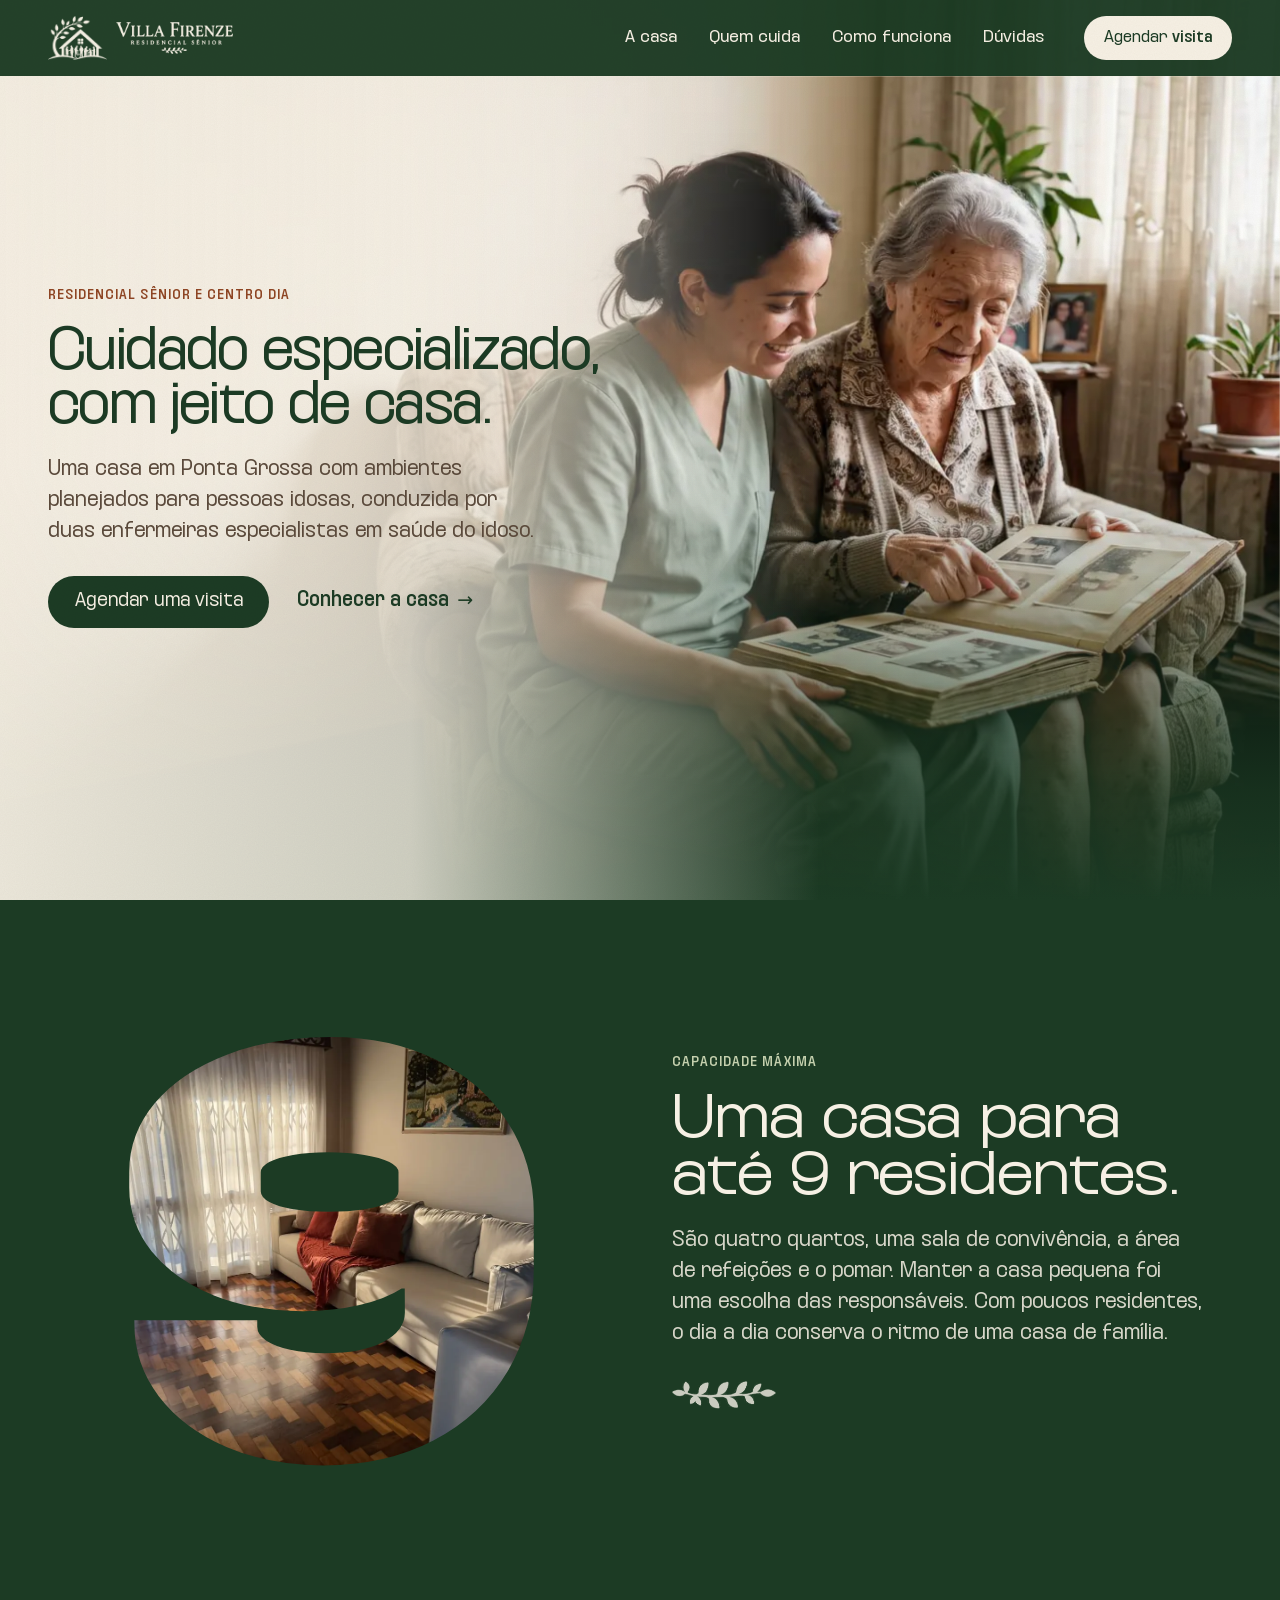
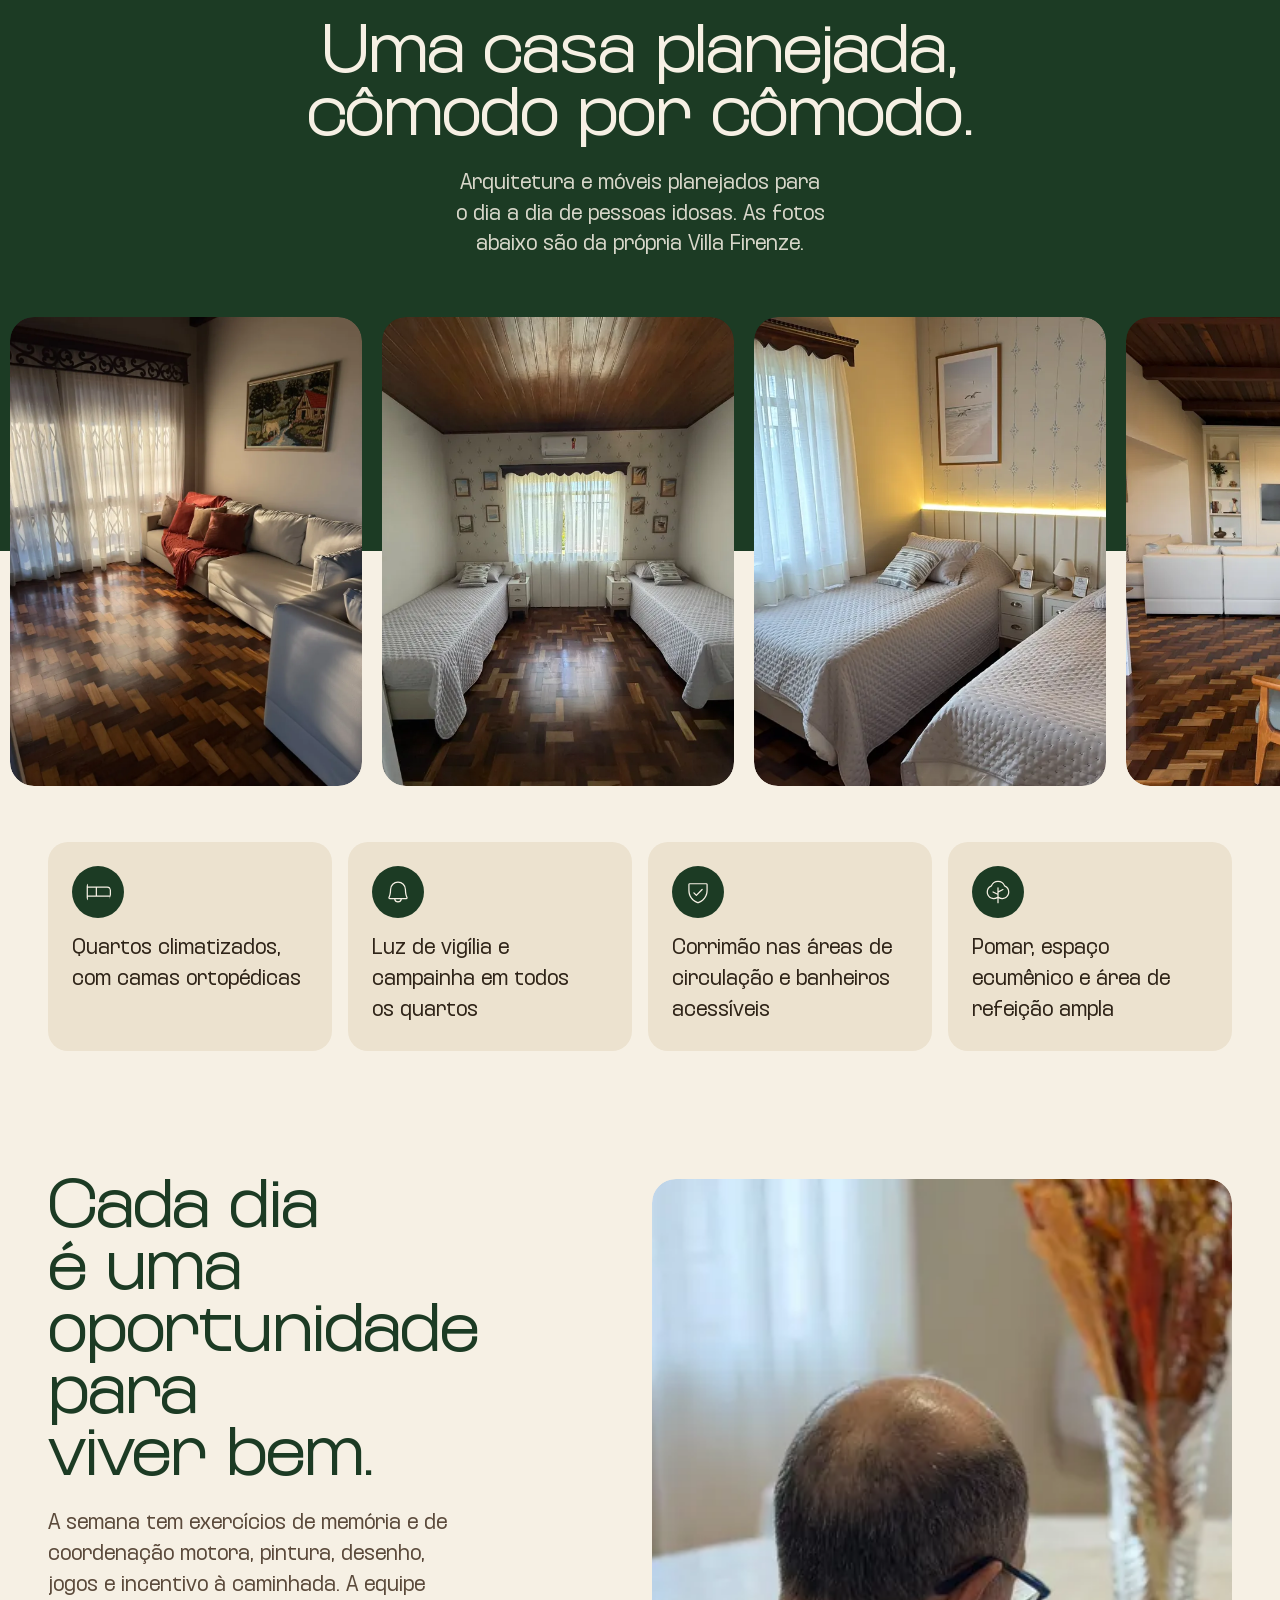
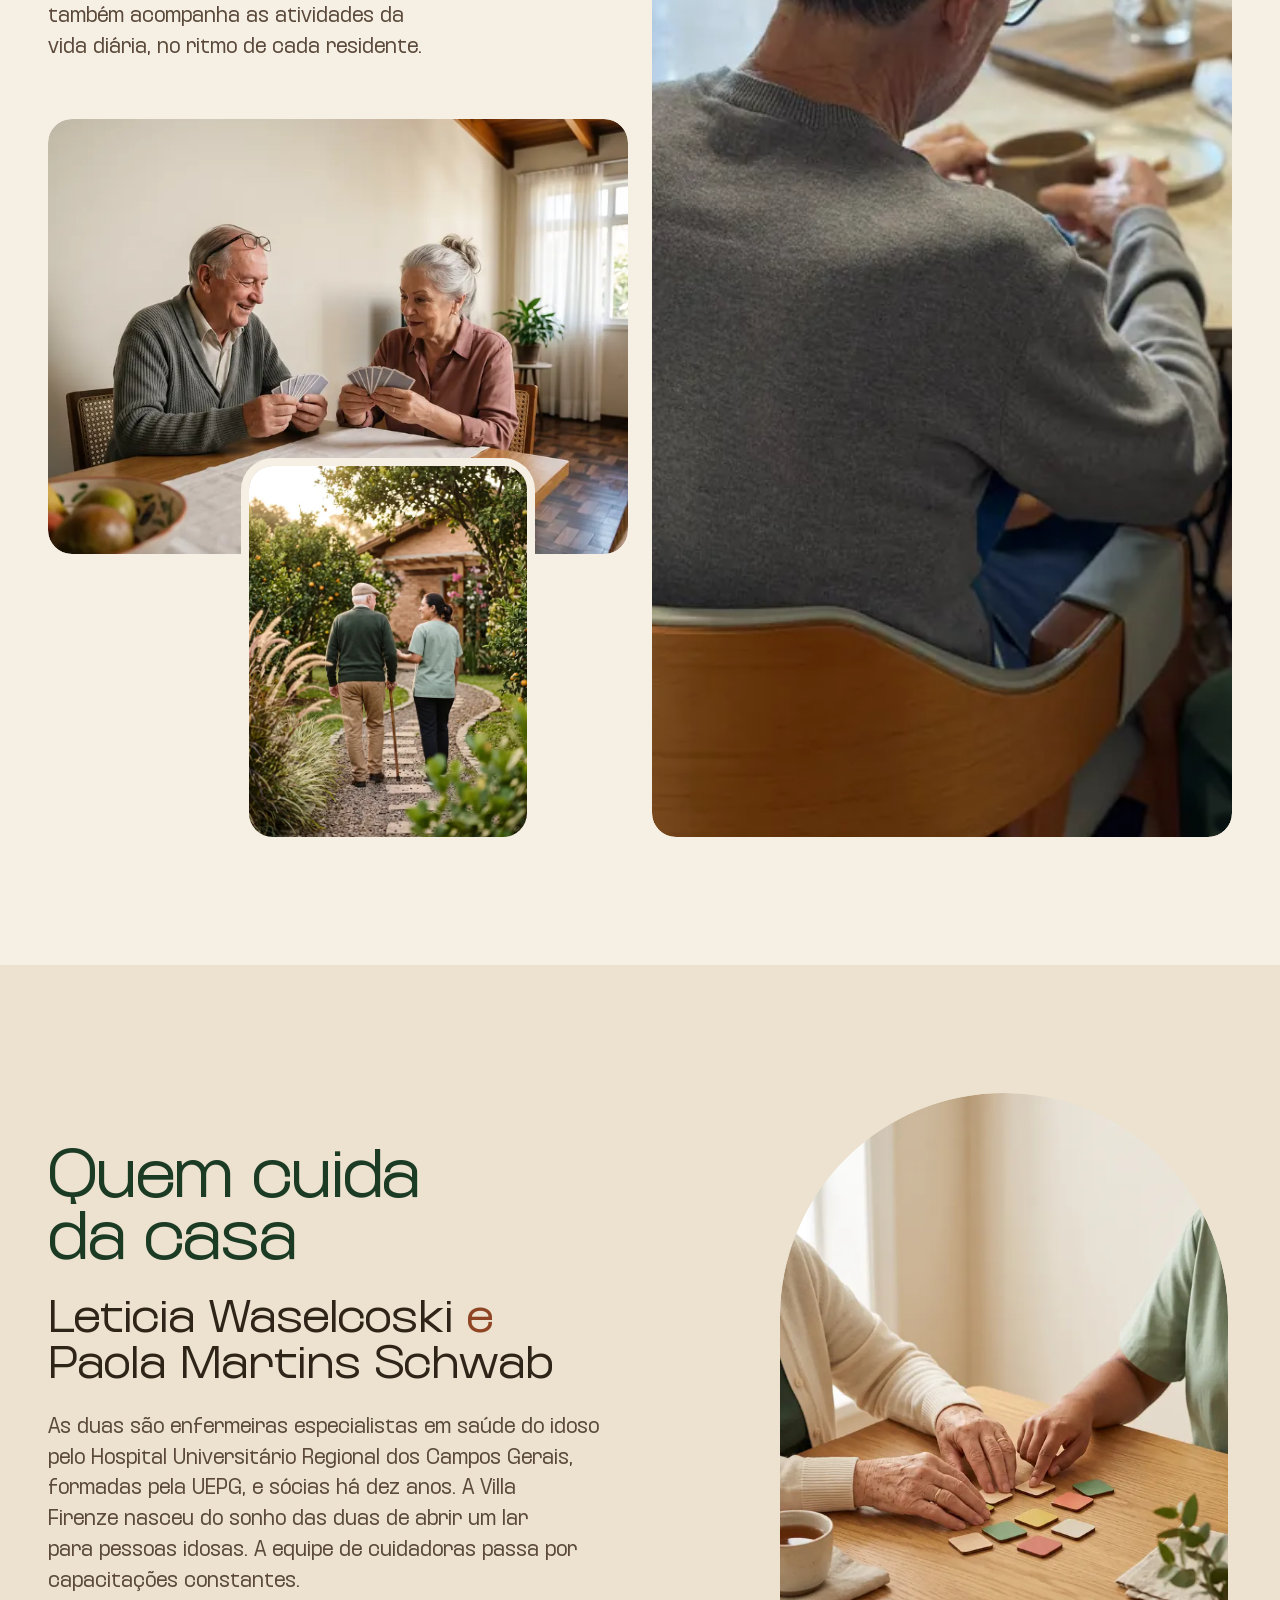
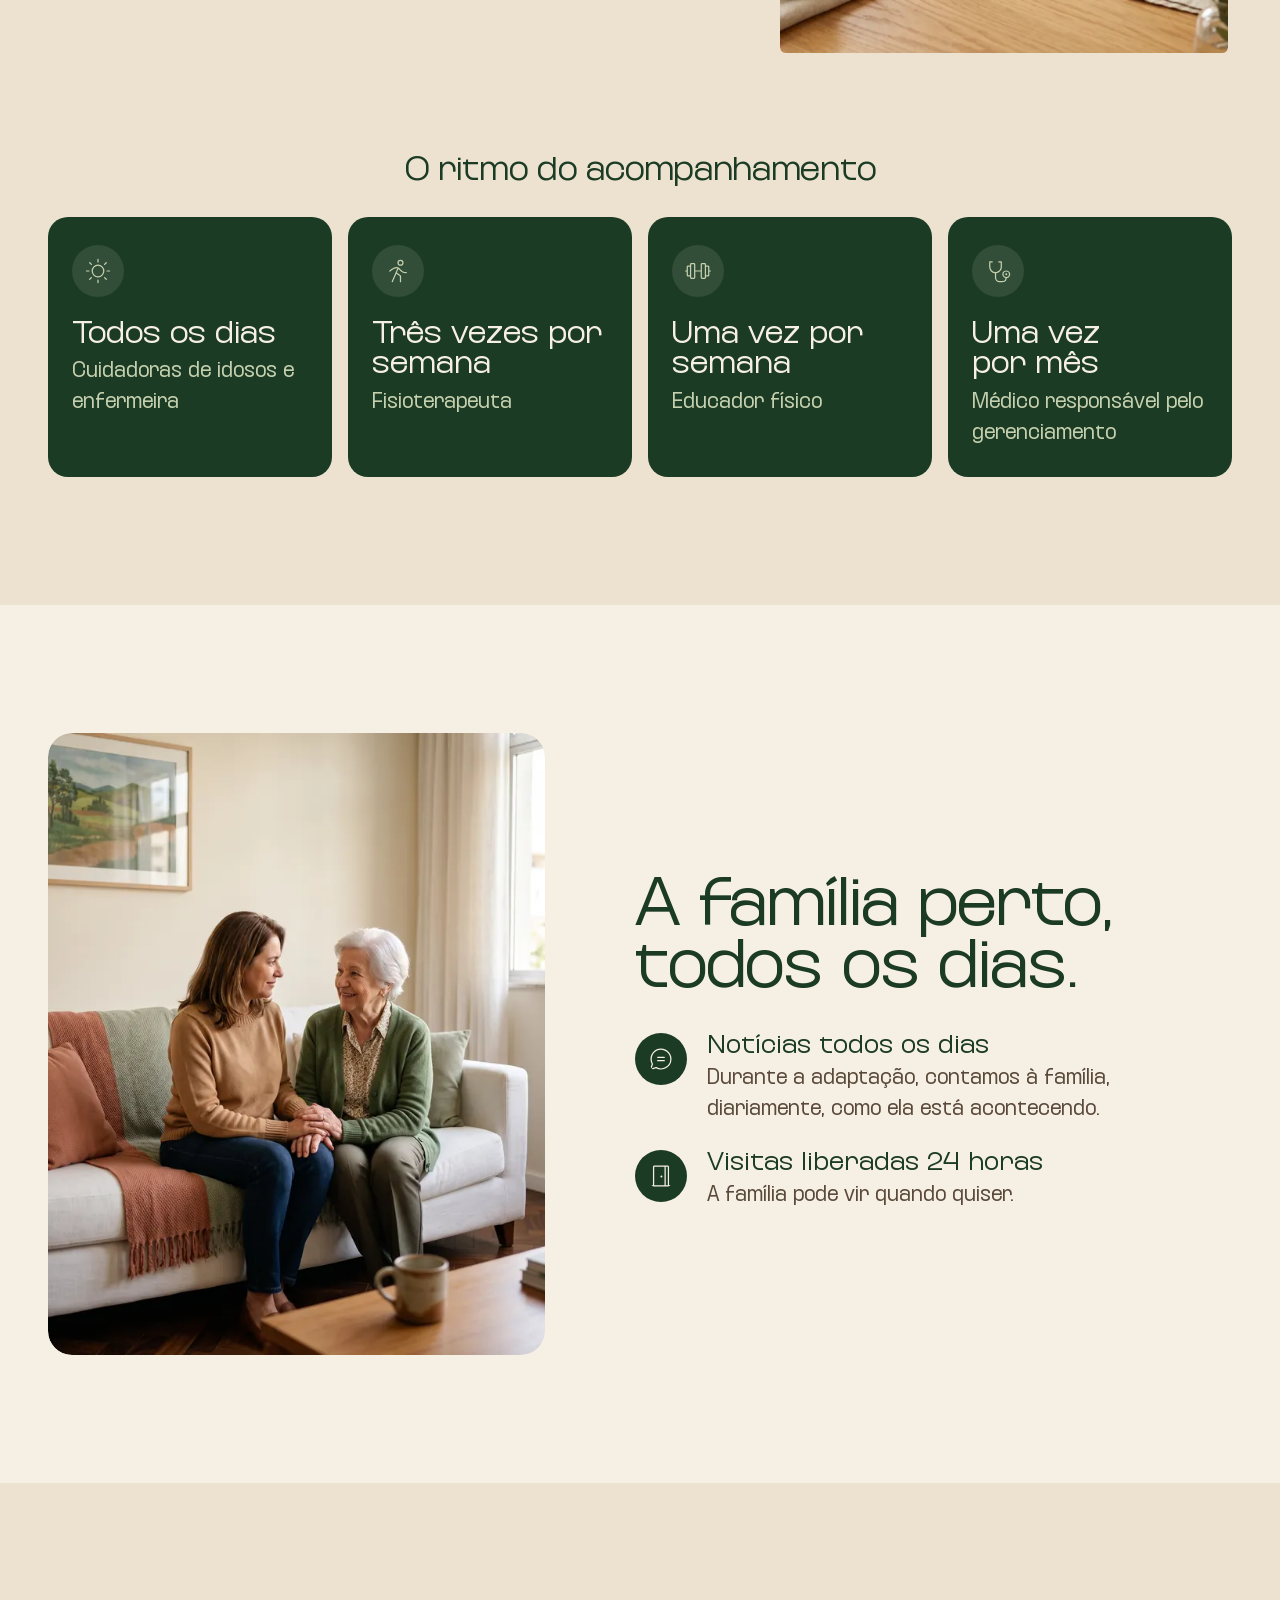
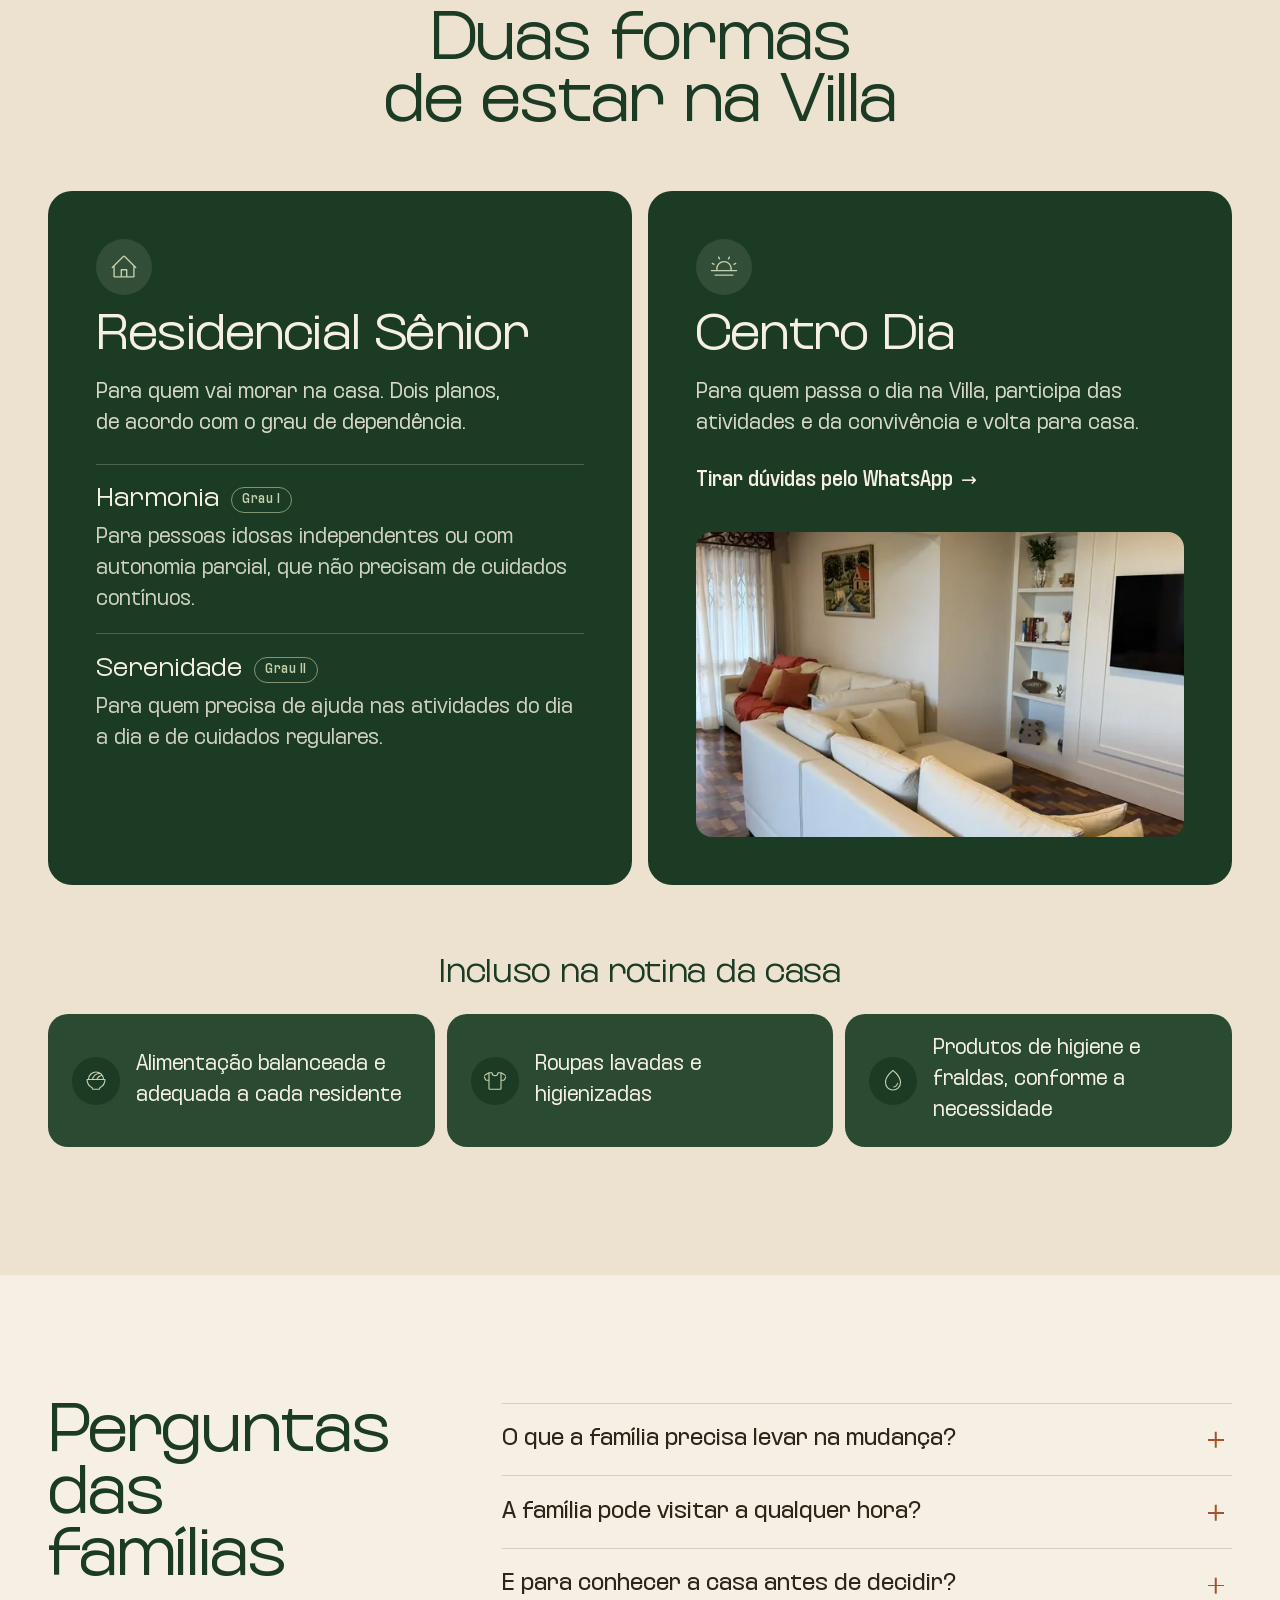
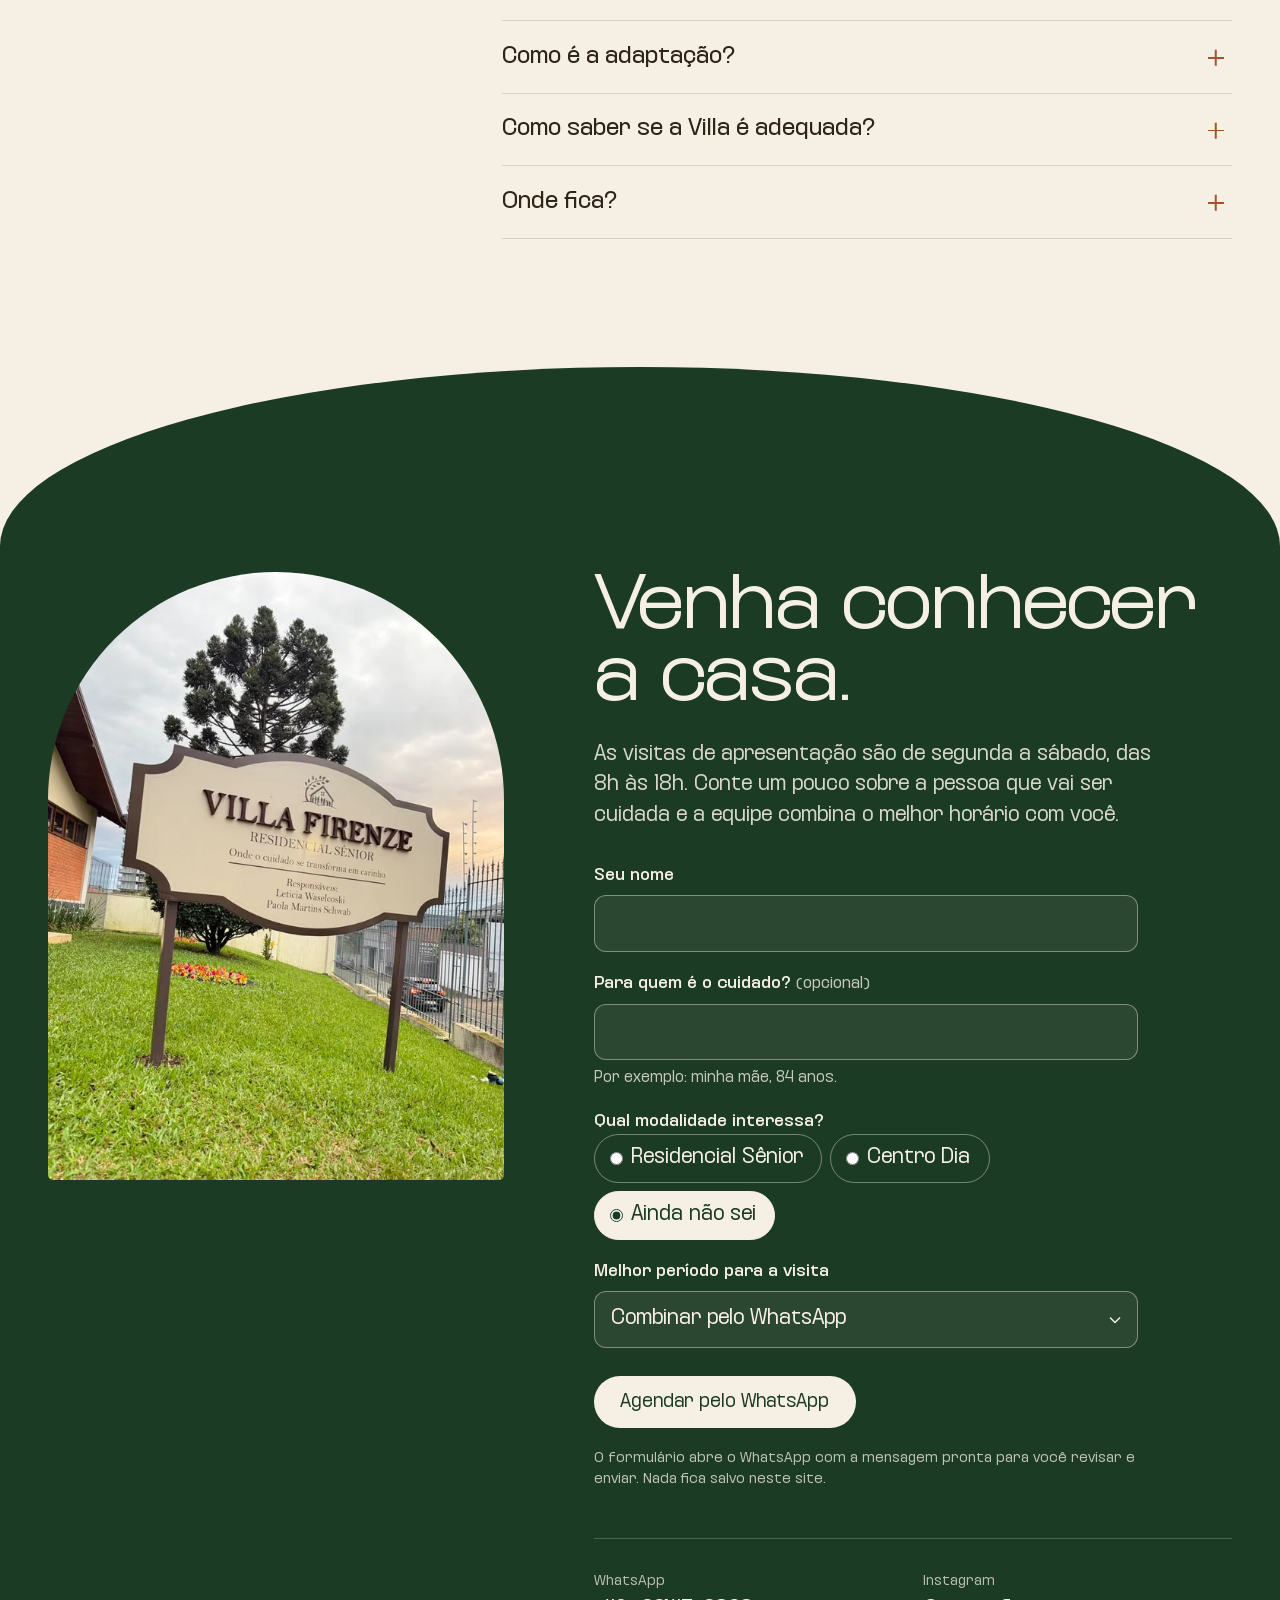
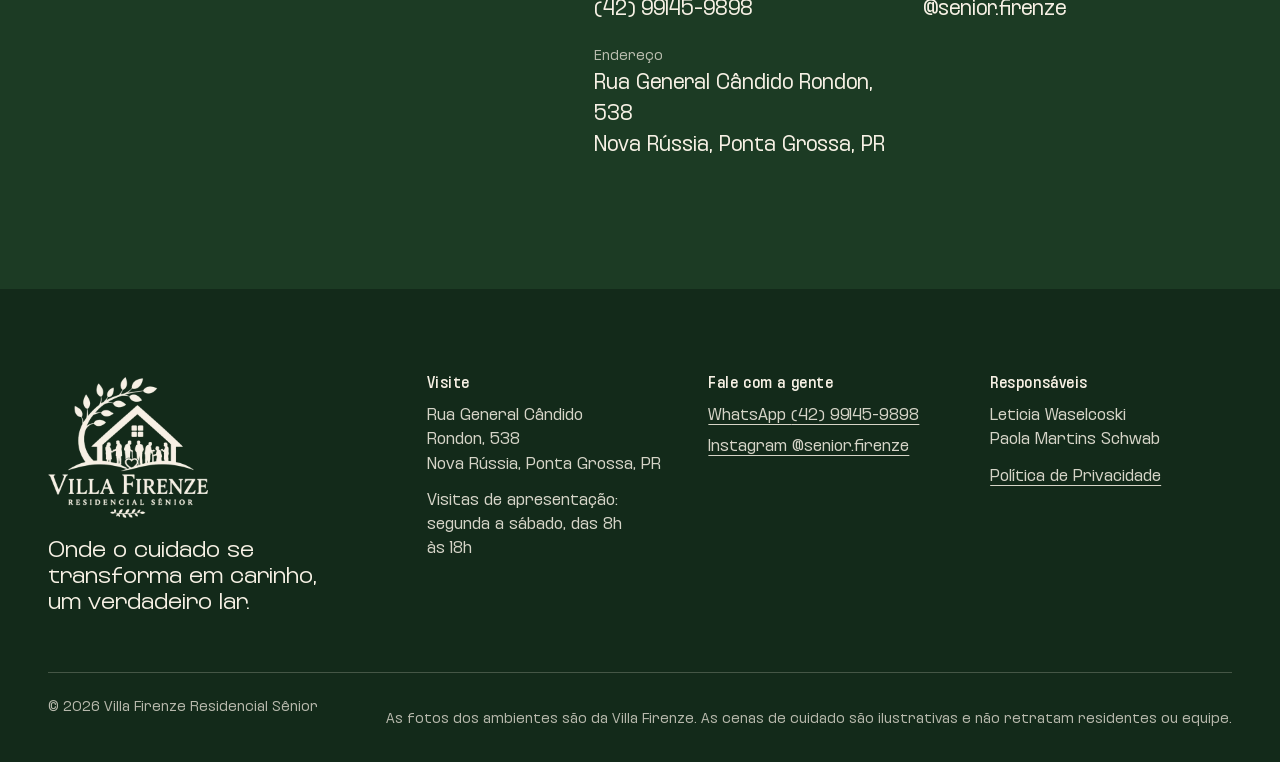
==== commit 7aed2225: "Hero novo, responsivo e hovers nos cards - Corrige a faixa clara no topo: o sprite de ícones ocupava" ====
--- a/index.html
+++ b/index.html
@@ -13,7 +13,7 @@
   <meta property="og:description" content="Uma casa para até 9 residentes em Ponta Grossa, PR, com cuidado de enfermeiras especialistas em saúde do idoso.">
   <link rel="canonical" href="https://villa-fi.vercel.app/">
   <meta property="og:url" content="https://villa-fi.vercel.app/">
-  <meta property="og:image" content="https://villa-fi.vercel.app/og-image.jpg">
+  <meta property="og:image" content="https://villa-fi.vercel.app/og-image.jpg?v=19">
   <meta property="og:image:width" content="1200">
   <meta property="og:image:height" content="630">
   <meta name="twitter:card" content="summary_large_image">
@@ -21,10 +21,10 @@
   <link rel="icon" href="favicon.png" type="image/png">
   <link rel="apple-touch-icon" href="apple-touch-icon.png">
   <link rel="preload" href="assets/fonts/kurdis-variable.woff2" as="font" type="font/woff2" crossorigin>
-  <link rel="stylesheet" href="styles.css?v=15">
+  <link rel="stylesheet" href="styles.css?v=19">
   <script>document.documentElement.classList.add('js')</script>
   <script src="assets/js/lenis.min.js" defer></script>
-  <script src="main.js?v=15" defer></script>
+  <script src="main.js?v=19" defer></script>
   <script type="application/ld+json">
   {
     "@context": "https://schema.org",
@@ -44,7 +44,7 @@
 </head>
 <body>
   <!-- Ícones: Phosphor Icons (MIT), estilo light -->
-  <svg xmlns="http://www.w3.org/2000/svg" hidden>
+  <svg class="sprite" xmlns="http://www.w3.org/2000/svg" aria-hidden="true" focusable="false">
     <symbol id="i-bed" viewBox="0 0 256 256"><path d="M216,74H30V48a6,6,0,0,0-12,0V208a6,6,0,0,0,12,0V174H242v34a6,6,0,0,0,12,0V112A38,38,0,0,0,216,74ZM30,86h76v76H30Zm88,76V86h98a26,26,0,0,1,26,26v50Z"/></symbol>
     <symbol id="i-bell" viewBox="0 0 256 256"><path d="M220.07,176.94C214.41,167.2,206,139.73,206,104a78,78,0,1,0-156,0c0,35.74-8.42,63.2-14.08,72.94A14,14,0,0,0,48,198H90.48a38,38,0,0,0,75,0H208a14,14,0,0,0,12.06-21.06ZM128,218a26,26,0,0,1-25.29-20h50.58A26,26,0,0,1,128,218Zm81.71-33a1.9,1.9,0,0,1-1.7,1H48a1.9,1.9,0,0,1-1.7-1,2,2,0,0,1,0-2C53.87,170,62,139.69,62,104a66,66,0,1,1,132,0c0,35.68,8.14,65.95,15.71,79A2,2,0,0,1,209.71,185Z"/></symbol>
     <symbol id="i-shield-check" viewBox="0 0 256 256"><path d="M208,42H48A14,14,0,0,0,34,56v56c0,51.94,25.12,83.4,46.2,100.64,22.73,18.6,45.27,24.89,46.22,25.15a6,6,0,0,0,3.16,0c.95-.26,23.49-6.55,46.22-25.15C196.88,195.4,222,163.94,222,112V56A14,14,0,0,0,208,42Zm2,70c0,37.76-13.94,68.39-41.44,91.06A131.17,131.17,0,0,1,128,225.72a130.94,130.94,0,0,1-40.56-22.66C59.94,180.39,46,149.76,46,112V56a2,2,0,0,1,2-2H208a2,2,0,0,1,2,2ZM172.24,99.76a6,6,0,0,1,0,8.48l-56,56a6,6,0,0,1-8.48,0l-24-24a6,6,0,0,1,8.48-8.48L112,151.51l51.76-51.75A6,6,0,0,1,172.24,99.76Z"/></symbol>
@@ -96,11 +96,11 @@
     <section class="hero" id="inicio" aria-labelledby="hero-title">
       <div class="hero__media">
         <picture>
-          <source media="(max-width: 63.99rem)" srcset="images/hero/cuidado-album-retrato-640.webp 640w, images/hero/cuidado-album-retrato-1000.webp 1000w" sizes="100vw">
-          <img src="images/hero/cuidado-album-1600.webp"
-               srcset="images/hero/cuidado-album-960.webp 960w, images/hero/cuidado-album-1600.webp 1600w, images/hero/cuidado-album-2400.webp 2400w"
+          <source media="(max-width: 63.99rem)" srcset="images/hero/memorias-retrato-640.webp 640w, images/hero/memorias-retrato-1000.webp 1000w" sizes="100vw">
+          <img src="images/hero/memorias-1600.webp"
+               srcset="images/hero/memorias-960.webp 960w, images/hero/memorias-1600.webp 1600w, images/hero/memorias-2400.webp 2400w"
                sizes="100vw" width="1600" height="893" fetchpriority="high"
-               alt="Numa sala clara, uma senhora sentada na poltrona mostra uma foto antiga do álbum de família a uma cuidadora, que se inclina para ouvir a história.">
+               alt="Numa sala clara, uma senhora aponta uma foto antiga no álbum de família apoiado no colo, enquanto a cuidadora sentada ao lado olha e sorri.">
         </picture>
       </div>
       <div class="hero__copy">
--- a/styles.css
+++ b/styles.css
@@ -88,6 +88,8 @@
 .hero__lede, .nine__text > p:not(.label), .house__head p, .days__text p, .door__lede, .mode-card > p { text-wrap: balance; }
 
 svg { width: 1.5rem; height: 1.5rem; fill: currentColor; flex: none; }
+/* Sprite de ícones: só fornece os <symbol>, não ocupa espaço */
+.sprite { position: absolute; width: 0; height: 0; overflow: hidden; }
 
 :focus-visible { outline: 3px solid var(--focus); outline-offset: 3px; border-radius: 4px; }
 
@@ -289,7 +291,7 @@
 
 /* 1. Hero claro: foto real de luz de janela, título em verde sobre a parede */
 .hero { background: var(--ivory); }
-.hero__media img { width: 100%; aspect-ratio: 4 / 5; object-fit: cover; }
+.hero__media img { width: 100%; aspect-ratio: 1 / 1; object-fit: cover; object-position: 50% 30%; }
 .hero__copy {
   display: grid;
   gap: 1.25rem;
@@ -301,14 +303,18 @@
 .hero h1 {
   --wd: 60;
   --wg: 6;
-  font-size: clamp(2.4rem, 0.8rem + 3.4vw, 4.25rem);
-  line-height: 1.02;
+  font-size: clamp(1.9rem, 1.15rem + 3.6vw, 3.25rem);
+  line-height: 1.04;
   letter-spacing: -0.03em;
   color: var(--forest);
 }
 .hero__lede { max-width: 34rem; color: var(--ink-soft); }
 .hero__actions { display: flex; flex-wrap: wrap; align-items: center; gap: 0.5rem 1.75rem; margin-top: 0.5rem; }
 
+/* Tablet em pé: foto mais baixa para o convite caber na primeira tela */
+@media (min-width: 48rem) and (max-width: 63.99rem) {
+  .hero__media img { aspect-ratio: 4 / 3; object-position: 50% 28%; }
+}
 @media (min-width: 64rem) {
   .hero {
     position: relative;
@@ -318,19 +324,24 @@
     overflow: hidden;
   }
   .hero__media { position: absolute; inset: 0; }
-  .hero__media img { height: 100%; aspect-ratio: auto; object-position: 60% center; }
+  .hero__media img { height: 100%; aspect-ratio: auto; object-position: 72% center; }
   /* Véu marfim só onde está o texto e o chão escurecendo até o verde da próxima seção */
   .hero__media::after {
     content: "";
     position: absolute;
     inset: 0;
     background:
-      linear-gradient(90deg, rgb(246 240 228 / 0.94) 0%, rgb(246 240 228 / 0.78) 30%, rgb(246 240 228 / 0) 56%),
-      linear-gradient(to bottom, rgb(28 59 36 / 0) 70%, rgb(28 59 36 / 0.7) 90%, var(--forest) 100%);
+      linear-gradient(90deg, rgb(246 240 228 / 0.95) 0%, rgb(246 240 228 / 0.82) 32%, rgb(246 240 228 / 0.35) 50%, rgb(246 240 228 / 0) 64%),
+      linear-gradient(to bottom, rgb(28 59 36 / 0) 52%, rgb(28 59 36 / 0.35) 70%, rgb(28 59 36 / 0.82) 88%, var(--forest) 100%);
   }
   .hero__copy { position: relative; padding: calc(var(--header-h) + 2rem) 0 6rem; }
   .hero__copy > * { max-width: min(36rem, 46vw); }
-  .hero h1 { max-width: min(48rem, 56vw); }
+  .hero h1 { max-width: min(48rem, 56vw); font-size: clamp(3.25rem, 0.8rem + 3.2vw, 4.25rem); line-height: 1.02; }
+}
+/* 1024 a 1279: foto enquadrada mais à esquerda, para a cuidadora ficar fora do título */
+@media (min-width: 64rem) and (max-width: 79.99rem) {
+  .hero__media img { object-position: 45% center; }
+  .hero h1 { font-size: 2.75rem; }
 }
 
 /* 2. O número 9 */
@@ -690,6 +701,40 @@
 .prose p { color: var(--ink-soft); }
 .prose p + p { margin-top: 1rem; }
 
+/* Hovers: cor da marca e leve elevação, só com mouse/trackpad */
+.feature-cards li, .rhythm__cards li, .mode-card, .included li, .family__facts li {
+  transition: background-color 0.55s var(--ease), color 0.55s var(--ease), translate 0.55s var(--ease), box-shadow 0.55s var(--ease), opacity 1.2s var(--ease), transform 1.2s var(--ease), filter 1.2s var(--ease);
+}
+.feature-cards svg, .rhythm__cards svg, .mode-card__icon, .included svg, .family__facts svg {
+  transition: background-color 0.55s var(--ease), color 0.55s var(--ease), transform 0.55s var(--ease);
+}
+.marquee__track li, .days__paint, .days__cards, .care__media, .family__media, .mode-card { overflow: hidden; }
+.marquee__track li { border-radius: var(--radius); }
+.days__paint, .days__cards, .family__media { border-radius: var(--radius); }
+.care__media { border-radius: 999px 999px var(--radius) var(--radius); }
+.marquee__track img, .days img, .care__media img, .family__media img, .mode-card__img {
+  transition: transform 1.1s var(--ease);
+}
+@media (hover: hover) and (pointer: fine) {
+  .feature-cards li:hover { background: var(--forest); color: var(--ivory); translate: 0 -6px; box-shadow: 0 18px 40px -22px rgb(28 59 36 / 0.55); }
+  .feature-cards li:hover svg { background: var(--ivory); color: var(--forest); transform: rotate(-8deg) scale(1.06); }
+
+  .rhythm__cards li:hover { background: var(--moss); translate: 0 -6px; box-shadow: 0 18px 40px -22px rgb(19 42 26 / 0.7); }
+  .rhythm__cards li:hover svg { background: var(--sage-light); color: var(--forest); transform: scale(1.08); }
+
+  .mode-card:hover { background: var(--moss); translate: 0 -6px; box-shadow: 0 24px 50px -28px rgb(19 42 26 / 0.75); }
+  .mode-card:hover .mode-card__icon { background: var(--sage-light); color: var(--forest); transform: rotate(-6deg); }
+  .mode-card:hover .mode-card__img { transform: scale(1.05); }
+
+  .included li:hover { background: var(--terra-dark); translate: 0 -4px; }
+  .included li:hover svg { background: var(--ivory); color: var(--terra-dark); transform: scale(1.08); }
+
+  .family__facts li:hover svg { background: var(--terra-dark); transform: scale(1.08); }
+
+  .marquee__track li:hover img, .days__paint:hover img, .days__cards:hover img, .days__walk:hover img,
+  .care__media:hover img, .family__media:hover img { transform: scale(1.05); }
+}
+
 /* Movimento: entrada com desfoque. O estado oculto só existe com JS e sem "reduzir movimento" */
 @media (prefers-reduced-motion: no-preference) {
   .hero__media img { animation: unveil 1.8s var(--ease) both; }
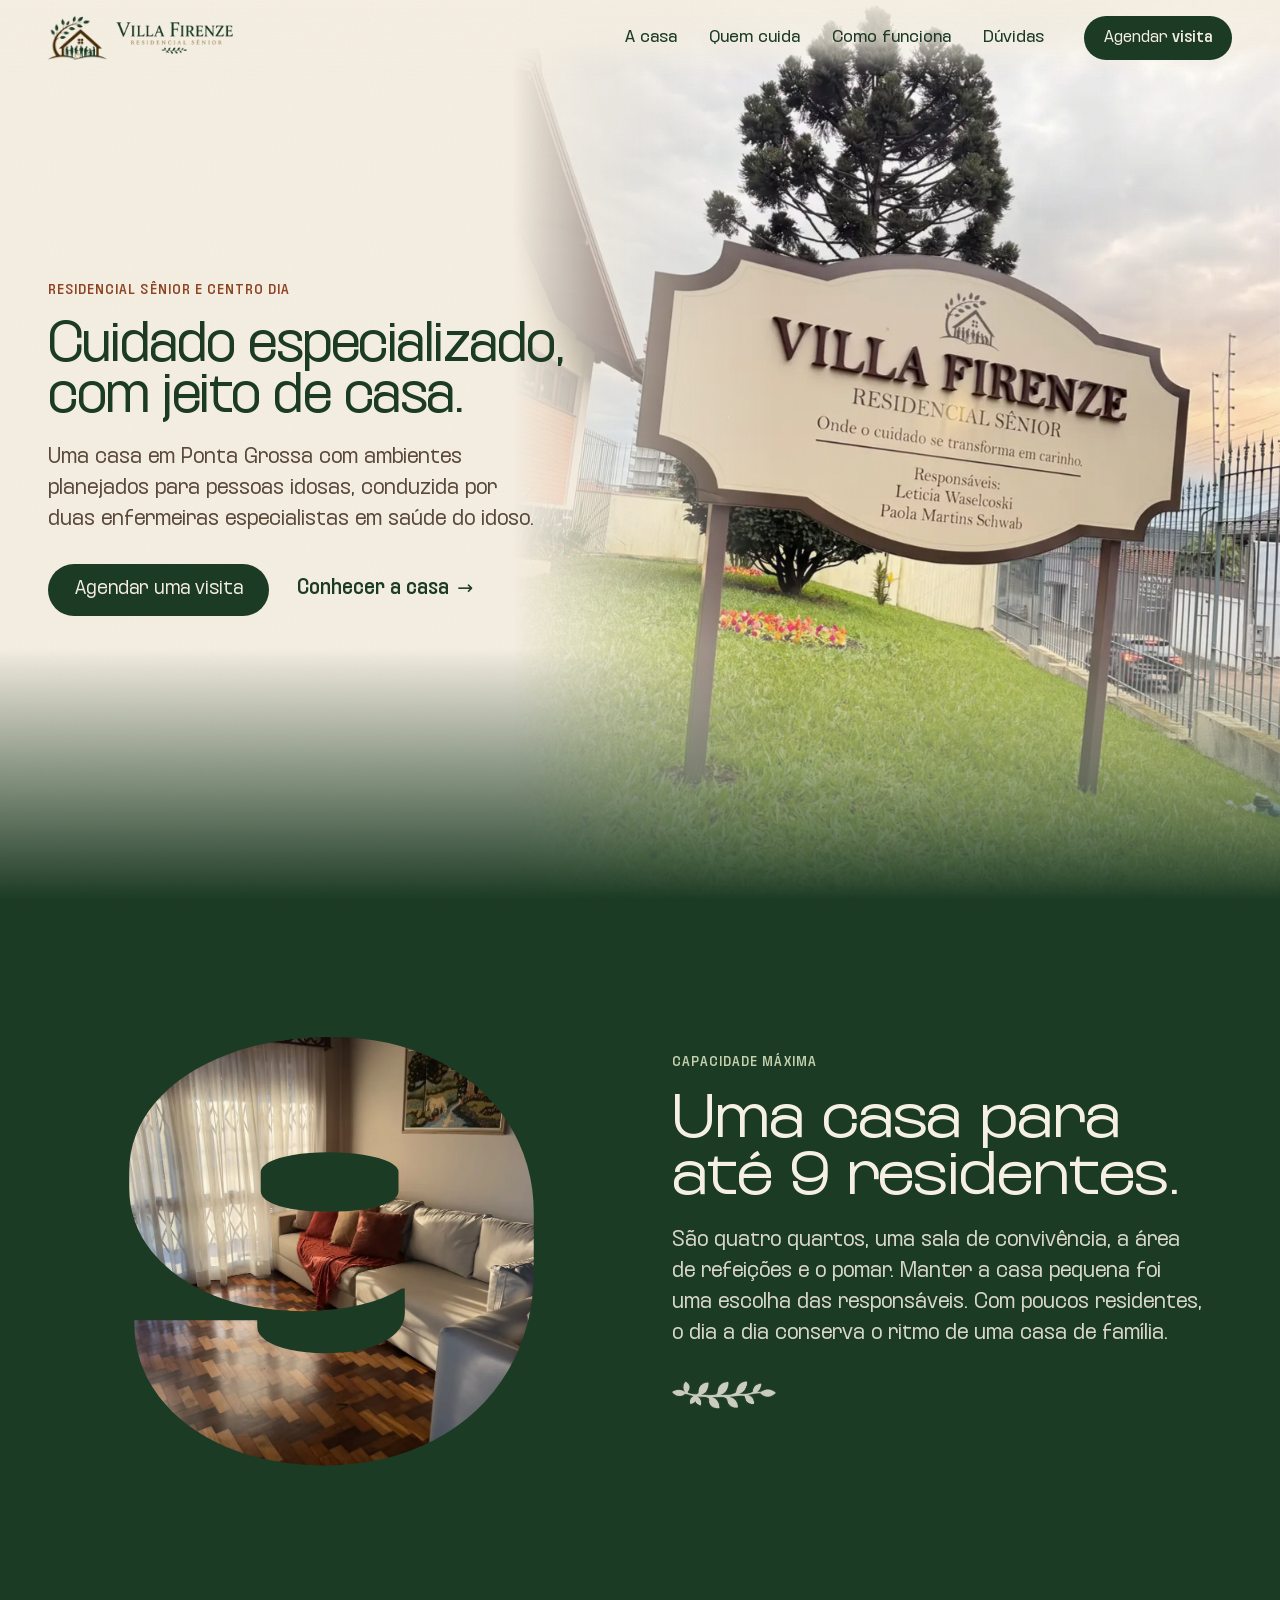
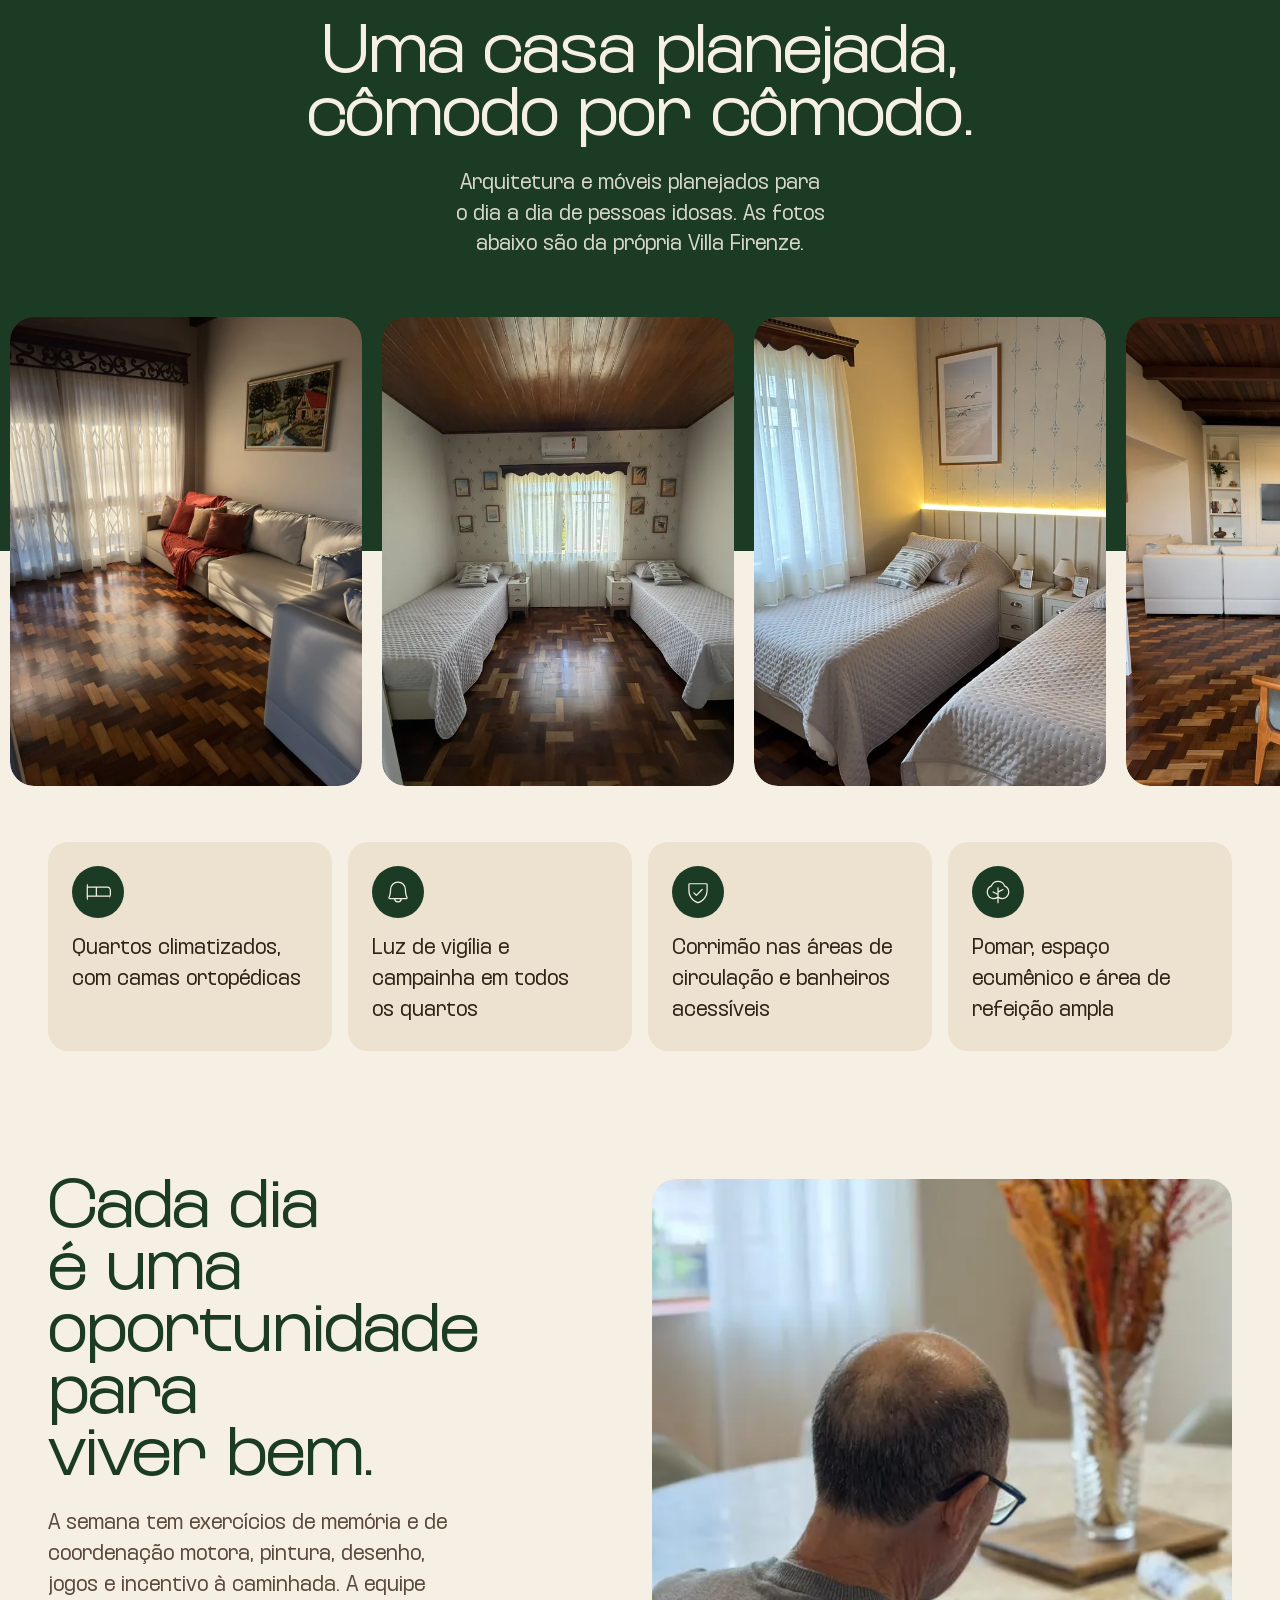
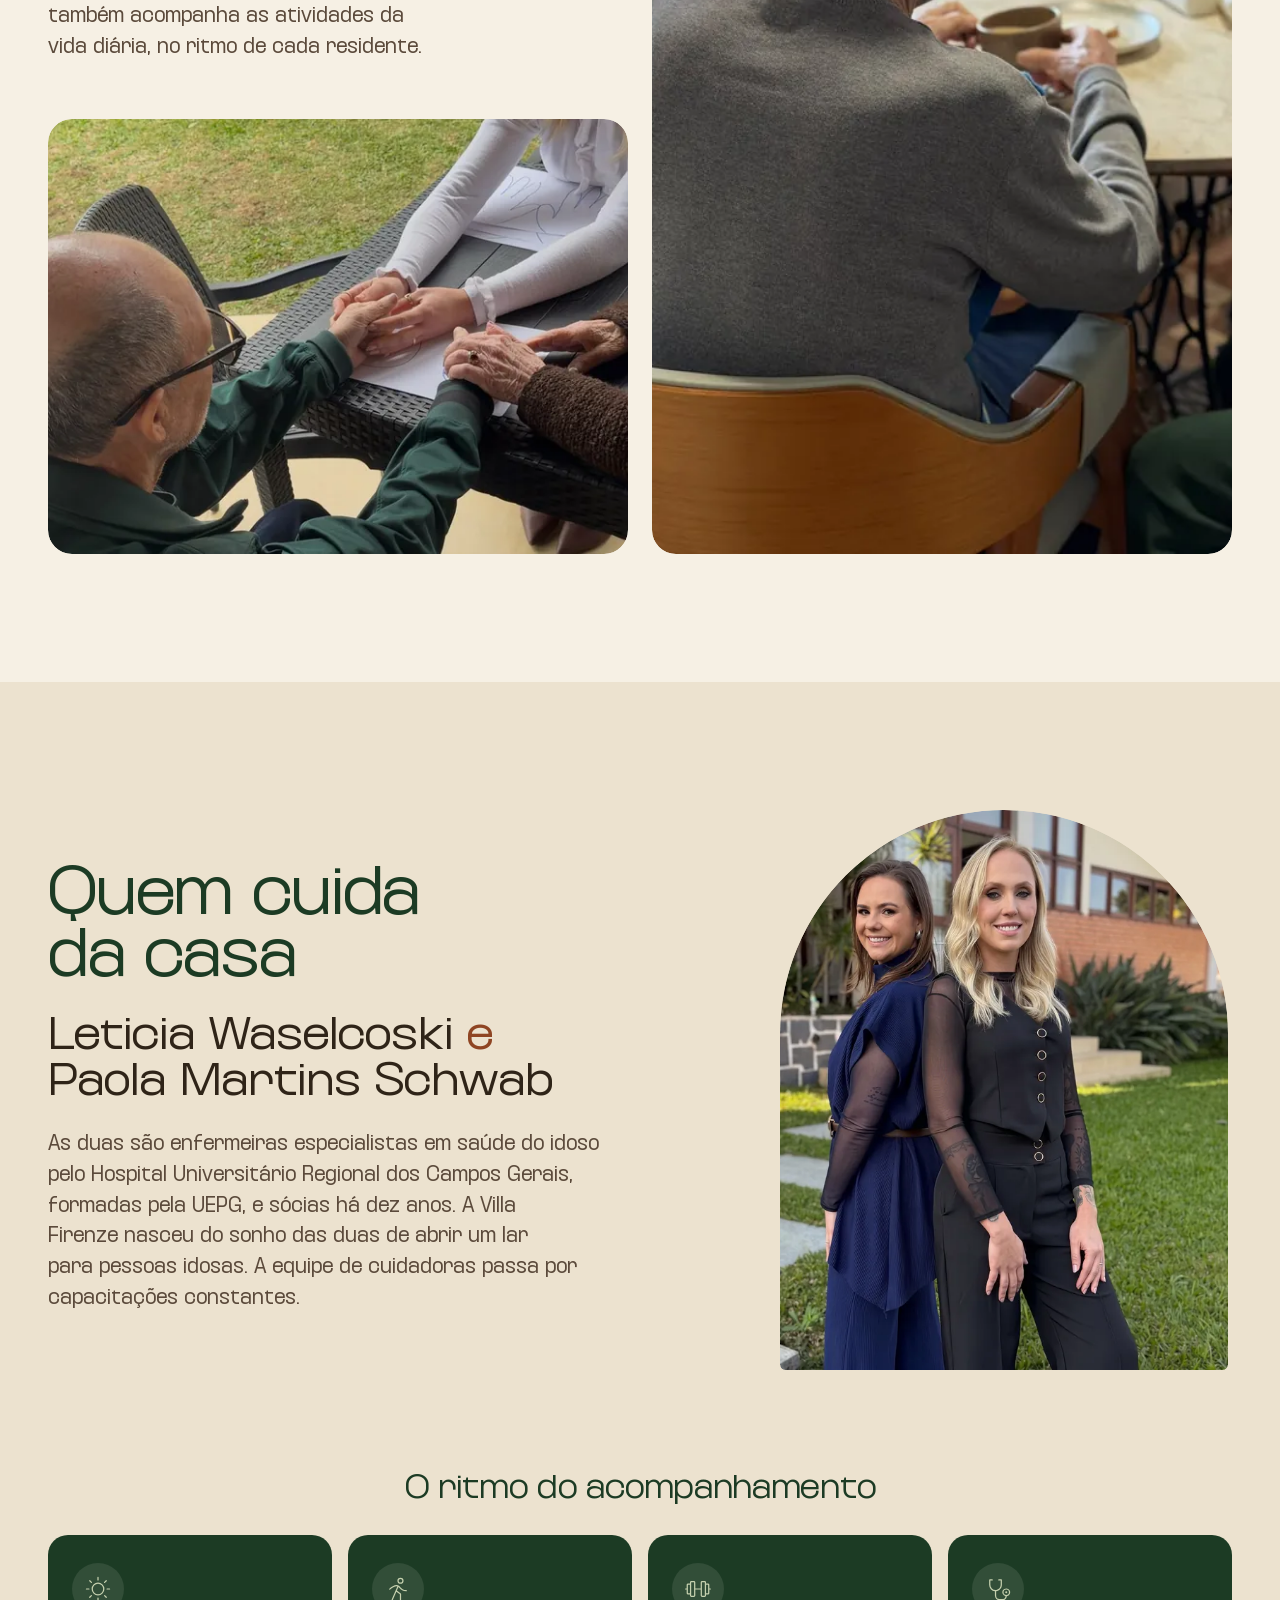
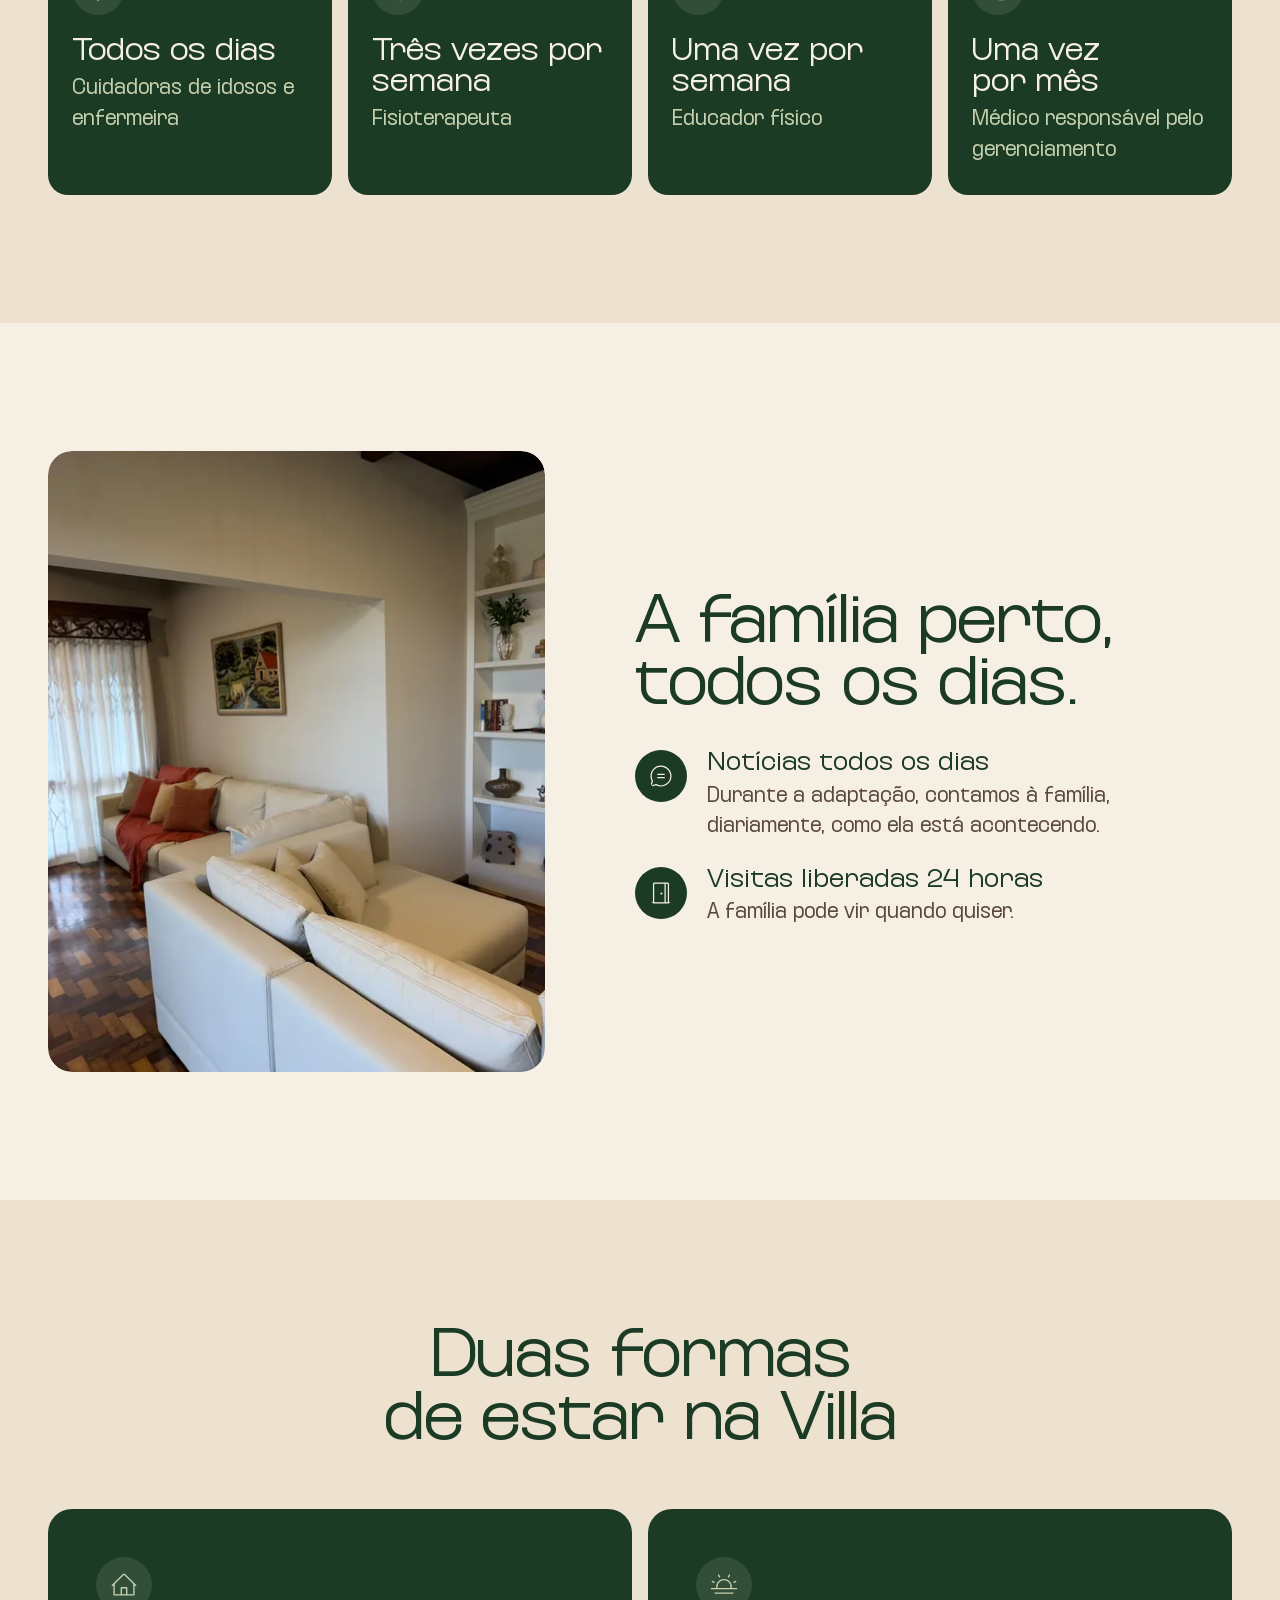
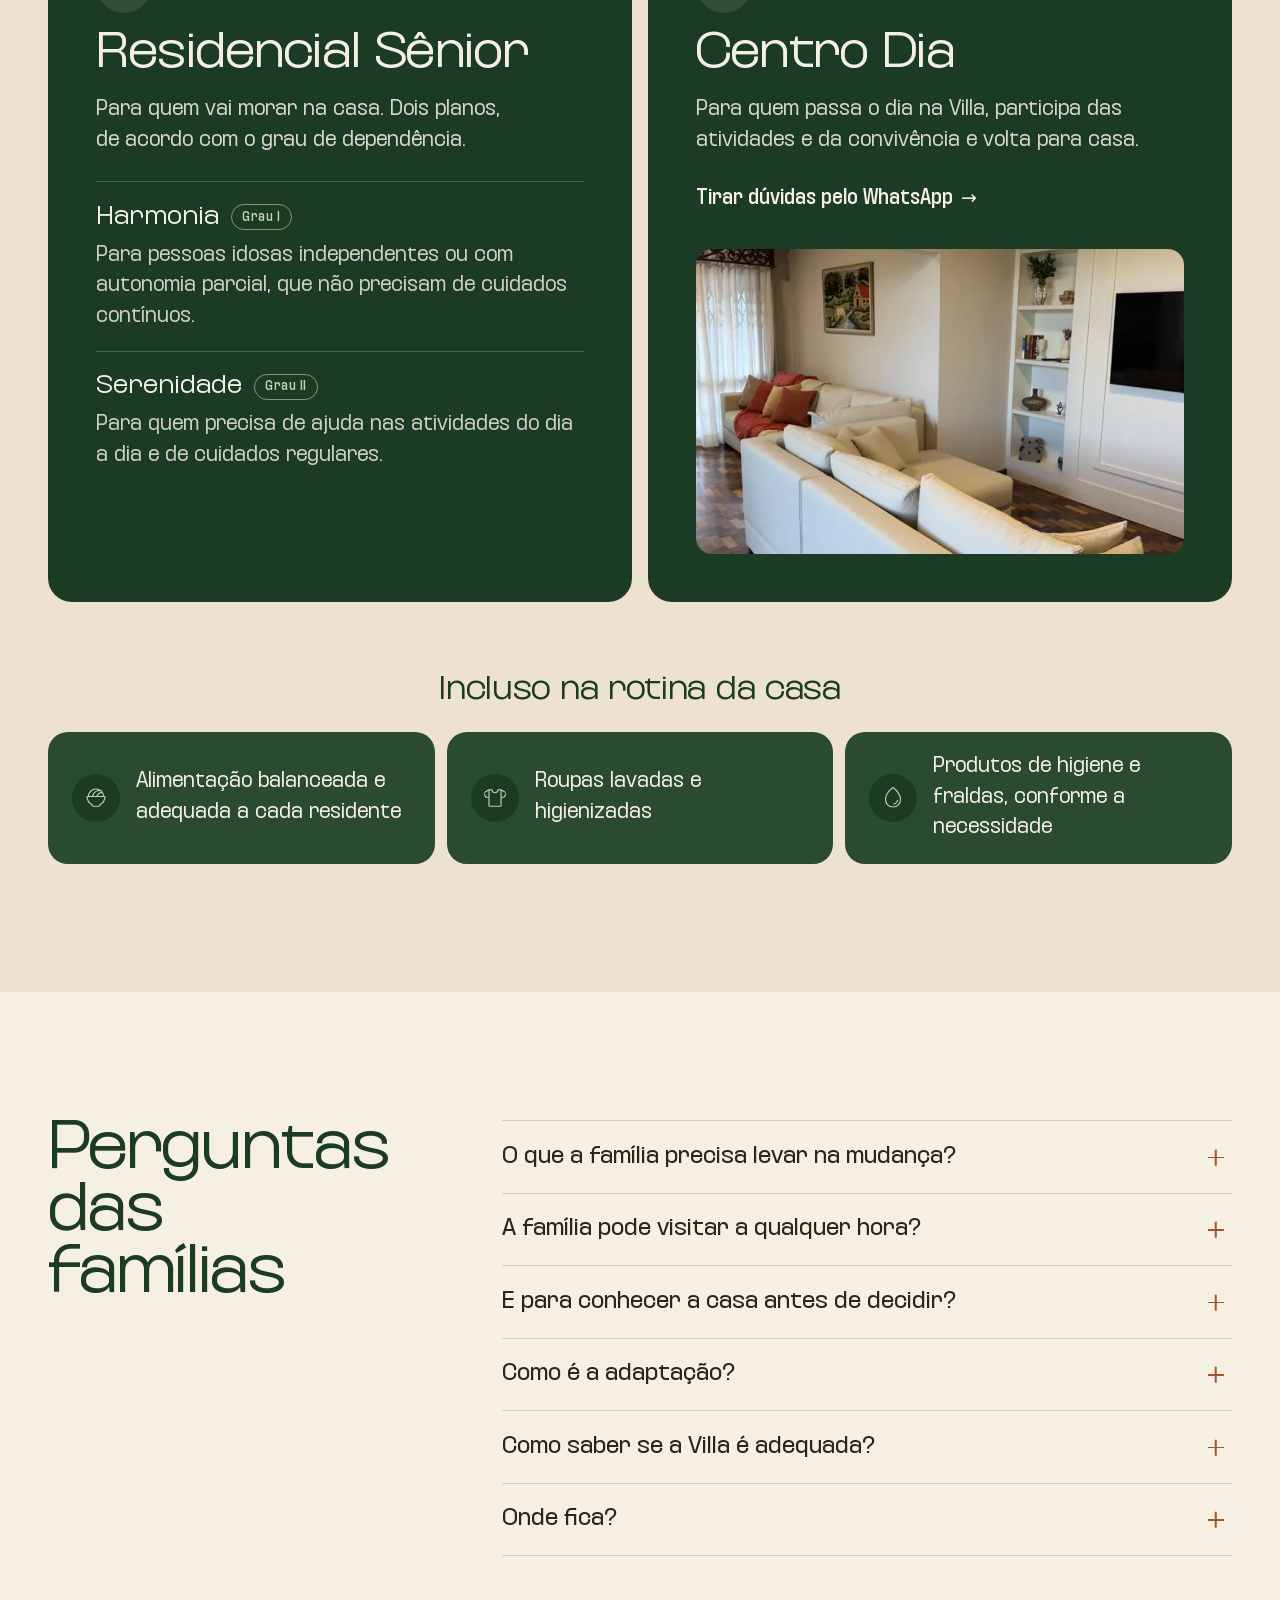
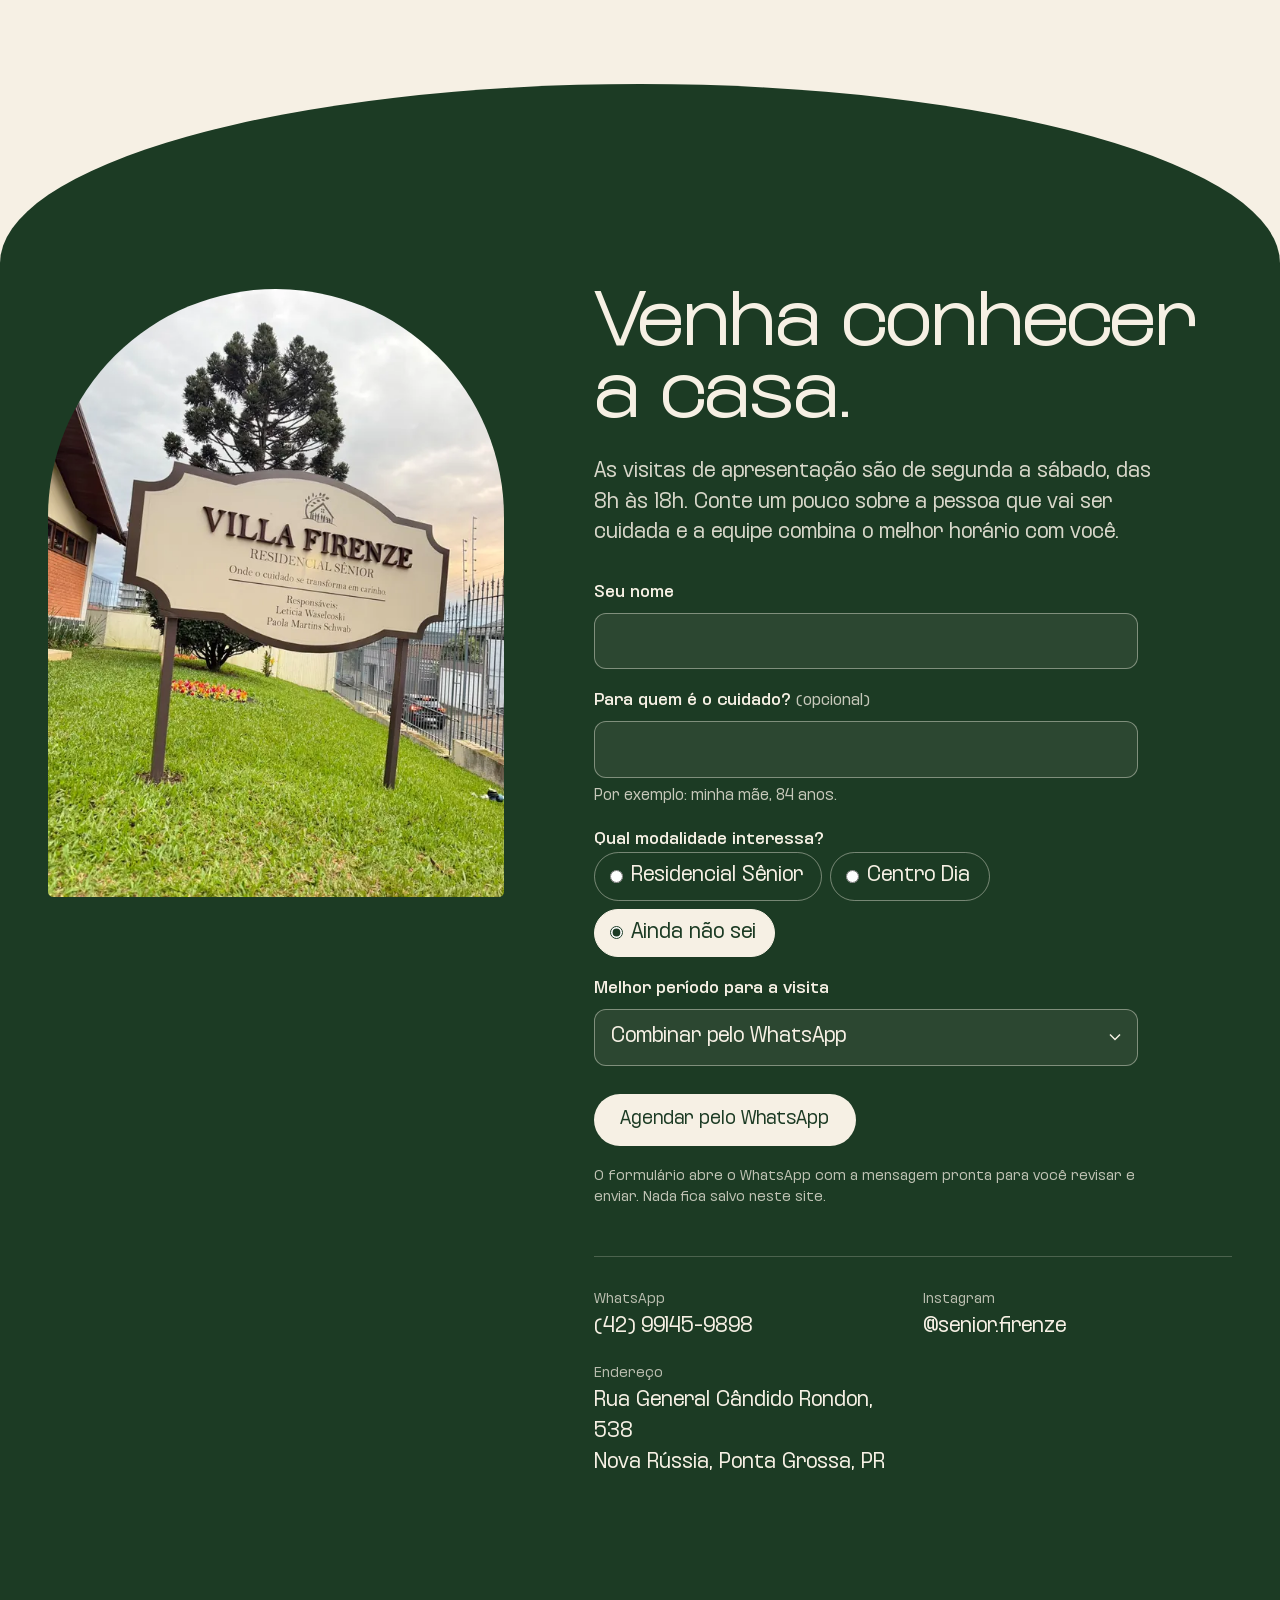
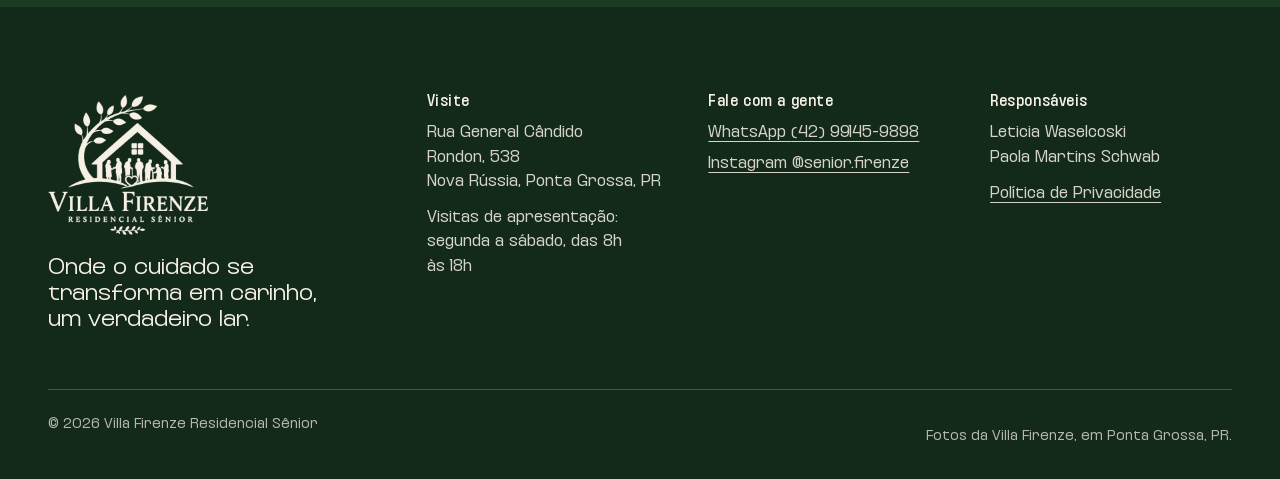
==== commit 7ba831fc: "Somente fotos reais: fachada no hero e close das responsáveis - Retira todas as imagens geradas por " ====
--- a/index.html
+++ b/index.html
@@ -21,10 +21,10 @@
   <link rel="icon" href="favicon.png" type="image/png">
   <link rel="apple-touch-icon" href="apple-touch-icon.png">
   <link rel="preload" href="assets/fonts/kurdis-variable.woff2" as="font" type="font/woff2" crossorigin>
-  <link rel="stylesheet" href="styles.css?v=19">
+  <link rel="stylesheet" href="styles.css?v=21">
   <script>document.documentElement.classList.add('js')</script>
   <script src="assets/js/lenis.min.js" defer></script>
-  <script src="main.js?v=19" defer></script>
+  <script src="main.js?v=21" defer></script>
   <script type="application/ld+json">
   {
     "@context": "https://schema.org",
@@ -95,13 +95,10 @@
     <!-- 1. Acolhimento -->
     <section class="hero" id="inicio" aria-labelledby="hero-title">
       <div class="hero__media">
-        <picture>
-          <source media="(max-width: 63.99rem)" srcset="images/hero/memorias-retrato-640.webp 640w, images/hero/memorias-retrato-1000.webp 1000w" sizes="100vw">
-          <img src="images/hero/memorias-1600.webp"
-               srcset="images/hero/memorias-960.webp 960w, images/hero/memorias-1600.webp 1600w, images/hero/memorias-2400.webp 2400w"
-               sizes="100vw" width="1600" height="893" fetchpriority="high"
-               alt="Numa sala clara, uma senhora aponta uma foto antiga no álbum de família apoiado no colo, enquanto a cuidadora sentada ao lado olha e sorri.">
-        </picture>
+        <img src="images/hero/fachada-placa-960.webp"
+             srcset="images/hero/fachada-placa-640.webp 640w, images/hero/fachada-placa-960.webp 960w, images/hero/fachada-placa-1400.webp 1400w"
+             sizes="(min-width: 64rem) 58vw, 100vw" width="960" height="1286" fetchpriority="high"
+             alt="Placa na entrada da Villa Firenze, no gramado em frente à casa, com a frase Onde o cuidado se transforma em carinho e o nome das responsáveis.">
       </div>
       <div class="hero__copy">
         <p class="hero__kicker">Residencial Sênior e Centro Dia</p>
@@ -164,10 +161,7 @@
           <img src="images/activities/pintura-real-1000.webp" srcset="images/activities/pintura-real-600.webp 600w, images/activities/pintura-real-1000.webp 1000w" sizes="(min-width: 64rem) 36vw, 100vw" width="1000" height="1333" loading="lazy" alt="Um senhor de costas, sentado à mesa de mármore, pinta uma pequena peça com pincel.">
         </div>
         <div class="days__cards">
-          <img src="images/activities/jogo-de-cartas-1200.webp" srcset="images/activities/jogo-de-cartas-800.webp 800w, images/activities/jogo-de-cartas-1200.webp 1200w" sizes="(min-width: 64rem) 38vw, 100vw" width="1200" height="896" loading="lazy" alt="Um senhor e uma senhora jogam cartas à mesa e riem juntos.">
-        </div>
-        <div class="days__walk">
-          <img src="images/activities/caminhada-pomar-600.webp" srcset="images/activities/caminhada-pomar-600.webp 600w, images/activities/caminhada-pomar-900.webp 900w" sizes="(min-width: 64rem) 20vw, 50vw" width="600" height="804" loading="lazy" alt="Um senhor de boina caminha com bengala entre árvores frutíferas, acompanhado por uma cuidadora.">
+          <img src="images/activities/maos-cuidado-934.webp" srcset="images/activities/maos-cuidado-600.webp 600w, images/activities/maos-cuidado-934.webp 934w" sizes="(min-width: 64rem) 46vw, 100vw" width="934" height="700" loading="lazy" alt="Na área externa da Villa Firenze, uma cuidadora segura as mãos de um residente durante uma atividade à mesa.">
         </div>
       </div>
     </section>
@@ -181,7 +175,7 @@
           <p>As duas são enfermeiras especialistas em saúde do idoso pelo Hospital Universitário Regional dos Campos Gerais, formadas pela UEPG, e sócias há dez anos. A Villa Firenze nasceu do sonho das duas de abrir um lar para pessoas idosas. A equipe de cuidadoras passa por capacitações constantes.</p>
         </div>
         <div class="care__media">
-          <img src="images/care/maos-jogo-memoria-1000.webp" srcset="images/care/maos-jogo-memoria-640.webp 640w, images/care/maos-jogo-memoria-1000.webp 1000w" sizes="(min-width: 64rem) 34vw, 100vw" width="1000" height="1241" loading="lazy" alt="Mãos de uma senhora organizam peças coloridas de um jogo de memória, enquanto a mão de uma cuidadora aponta uma das peças.">
+          <img src="images/care/responsaveis-1000.webp" srcset="images/care/responsaveis-640.webp 640w, images/care/responsaveis-1000.webp 1000w, images/care/responsaveis-1400.webp 1400w" sizes="(min-width: 64rem) 34vw, 100vw" width="1000" height="1241" loading="lazy" alt="Leticia Waselcoski e Paola Martins Schwab, responsáveis pela Villa Firenze, em frente à casa.">
         </div>
       </div>
 
@@ -200,7 +194,7 @@
     <section class="family" aria-labelledby="familia-title">
       <div class="wrap family__grid">
         <div class="family__media">
-          <img src="images/family/visita-familia-1000.webp" srcset="images/family/visita-familia-640.webp 640w, images/family/visita-familia-1000.webp 1000w" sizes="(min-width: 64rem) 40vw, 100vw" width="1000" height="1241" loading="lazy" alt="Uma filha e sua mãe idosa conversam de mãos dadas em um sofá branco.">
+          <img src="images/environments/sala-estante-1000.webp" srcset="images/environments/sala-estante-600.webp 600w, images/environments/sala-estante-1000.webp 1000w" sizes="(min-width: 64rem) 40vw, 100vw" width="1000" height="1333" loading="lazy" alt="Sala de estar da Villa Firenze, com sofá branco, almofadas terrosas e estante planejada, onde a família é recebida.">
         </div>
         <div class="family__text">
           <h2 id="familia-title">A família perto, todos os dias.</h2>
@@ -357,7 +351,7 @@
     </div>
     <div class="wrap footer__base">
       <p>© 2026 Villa Firenze Residencial Sênior</p>
-      <p>As fotos dos ambientes são da Villa Firenze. As cenas de cuidado são ilustrativas e não retratam residentes ou equipe.</p>
+      <p>Fotos da Villa Firenze, em Ponta Grossa, PR.</p>
     </div>
   </footer>
 </body>
--- a/styles.css
+++ b/styles.css
@@ -181,6 +181,8 @@
   color: var(--forest);
   transition: background-color 0.45s var(--ease), color 0.45s var(--ease), box-shadow 0.45s var(--ease);
 }
+/* Sobre a foto: véu marfim suave atrás do menu, para ler sobre a árvore */
+.header:not(.is-solid) { background: linear-gradient(to bottom, rgb(246 240 228 / 0.92) 0%, rgb(246 240 228 / 0.7) 55%, rgb(246 240 228 / 0) 100%); }
 .header.is-solid {
   background: rgb(28 59 36 / 0.97);
   color: var(--ivory);
@@ -289,15 +291,26 @@
   .header__cta { margin-left: 1.75rem; }
 }
 
-/* 1. Hero claro: foto real de luz de janela, título em verde sobre a parede */
-.hero { background: var(--ivory); }
-.hero__media img { width: 100%; aspect-ratio: 1 / 1; object-fit: cover; object-position: 50% 30%; }
+/* 1. Hero: foto real da entrada, que se dissolve no marfim (degradê, sem corte seco)
+   e termina em verde, emendando na seção do 9 */
+.hero {
+  padding-bottom: 5.5rem;
+  background: linear-gradient(to bottom, var(--ivory) 0, var(--ivory) calc(100% - 8rem), var(--forest) 100%);
+}
+.hero__media img {
+  width: 100%;
+  aspect-ratio: 4 / 5;
+  object-fit: cover;
+  object-position: 50% 42%;
+  -webkit-mask-image: linear-gradient(to bottom, #000 0, #000 58%, transparent 100%);
+  mask-image: linear-gradient(to bottom, #000 0, #000 58%, transparent 100%);
+}
 .hero__copy {
+  position: relative;
   display: grid;
   gap: 1.25rem;
   width: min(100% - 2 * var(--gutter), 84rem);
-  margin-inline: auto;
-  padding: 2.25rem 0 3.5rem;
+  margin: -4.5rem auto 0;
 }
 .hero__kicker { --wd: 40; --wg: 30; font-size: 0.8125rem; letter-spacing: 0.08em; text-transform: uppercase; color: var(--terra-dark); }
 .hero h1 {
@@ -313,7 +326,7 @@
 
 /* Tablet em pé: foto mais baixa para o convite caber na primeira tela */
 @media (min-width: 48rem) and (max-width: 63.99rem) {
-  .hero__media img { aspect-ratio: 4 / 3; object-position: 50% 28%; }
+  .hero__media img { aspect-ratio: 4 / 3; object-position: 50% 40%; }
 }
 @media (min-width: 64rem) {
   .hero {
@@ -321,27 +334,24 @@
     display: grid;
     align-items: center;
     min-height: min(100svh, 60rem);
+    padding-bottom: 0;
     overflow: hidden;
+    background: linear-gradient(to bottom, var(--ivory) 0, var(--ivory) 72%, var(--forest) 100%);
   }
-  .hero__media { position: absolute; inset: 0; }
-  .hero__media img { height: 100%; aspect-ratio: auto; object-position: 72% center; }
-  /* Véu marfim só onde está o texto e o chão escurecendo até o verde da próxima seção */
-  .hero__media::after {
-    content: "";
-    position: absolute;
-    inset: 0;
-    background:
-      linear-gradient(90deg, rgb(246 240 228 / 0.95) 0%, rgb(246 240 228 / 0.82) 32%, rgb(246 240 228 / 0.35) 50%, rgb(246 240 228 / 0) 64%),
-      linear-gradient(to bottom, rgb(28 59 36 / 0) 52%, rgb(28 59 36 / 0.35) 70%, rgb(28 59 36 / 0.82) 88%, var(--forest) 100%);
+  .hero__media { position: absolute; inset: 0 0 0 auto; width: 60%; }
+  .hero__media img {
+    height: 100%;
+    aspect-ratio: auto;
+    object-position: 50% 40%;
+    /* Some para a esquerda (onde está o título) e para baixo (onde vira verde) */
+    -webkit-mask-image: linear-gradient(to right, transparent 0, #000 34%), linear-gradient(to bottom, #000 0, #000 62%, transparent 100%);
+    -webkit-mask-composite: source-in;
+    mask-image: linear-gradient(to right, transparent 0, #000 34%), linear-gradient(to bottom, #000 0, #000 62%, transparent 100%);
+    mask-composite: intersect;
   }
-  .hero__copy { position: relative; padding: calc(var(--header-h) + 2rem) 0 6rem; }
-  .hero__copy > * { max-width: min(36rem, 46vw); }
-  .hero h1 { max-width: min(48rem, 56vw); font-size: clamp(3.25rem, 0.8rem + 3.2vw, 4.25rem); line-height: 1.02; }
-}
-/* 1024 a 1279: foto enquadrada mais à esquerda, para a cuidadora ficar fora do título */
-@media (min-width: 64rem) and (max-width: 79.99rem) {
-  .hero__media img { object-position: 45% center; }
-  .hero h1 { font-size: 2.75rem; }
+  .hero__copy { margin-top: 0; padding: calc(var(--header-h) + 2rem) 0 7rem; }
+  .hero__copy > * { max-width: min(36rem, 44vw); }
+  .hero h1 { max-width: min(46rem, 50vw); font-size: clamp(2.75rem, 0.4rem + 3.4vw, 4.25rem); line-height: 1.02; }
 }
 
 /* 2. O número 9 */
@@ -443,15 +453,12 @@
 .days img { width: 100%; object-fit: cover; border-radius: var(--radius); }
 .days__paint img { aspect-ratio: 4 / 5; }
 .days__cards img { aspect-ratio: 4 / 3; }
-.days__walk img { aspect-ratio: 3 / 4; box-shadow: 0 0 0 8px var(--ivory); }
-.days__walk { position: relative; width: 62%; margin: -5rem 0 0 auto; }
 @media (min-width: 64rem) {
   .days__grid { grid-template-columns: repeat(12, 1fr); gap: 1.5rem; }
   .days__text { grid-column: 1 / 6; grid-row: 1; padding-bottom: 2rem; }
-  .days__paint { grid-column: 7 / 13; grid-row: 1 / 4; }
+  .days__paint { grid-column: 7 / 13; grid-row: 1 / 3; }
   .days__paint img { height: 100%; aspect-ratio: auto; }
   .days__cards { grid-column: 1 / 7; grid-row: 2; }
-  .days__walk { grid-column: 3 / 6; grid-row: 3; width: auto; margin: -7rem 0 0; }
 }
 
 /* 4. Quem cuida */
@@ -731,7 +738,7 @@
 
   .family__facts li:hover svg { background: var(--terra-dark); transform: scale(1.08); }
 
-  .marquee__track li:hover img, .days__paint:hover img, .days__cards:hover img, .days__walk:hover img,
+  .marquee__track li:hover img, .days__paint:hover img, .days__cards:hover img,
   .care__media:hover img, .family__media:hover img { transform: scale(1.05); }
 }
 
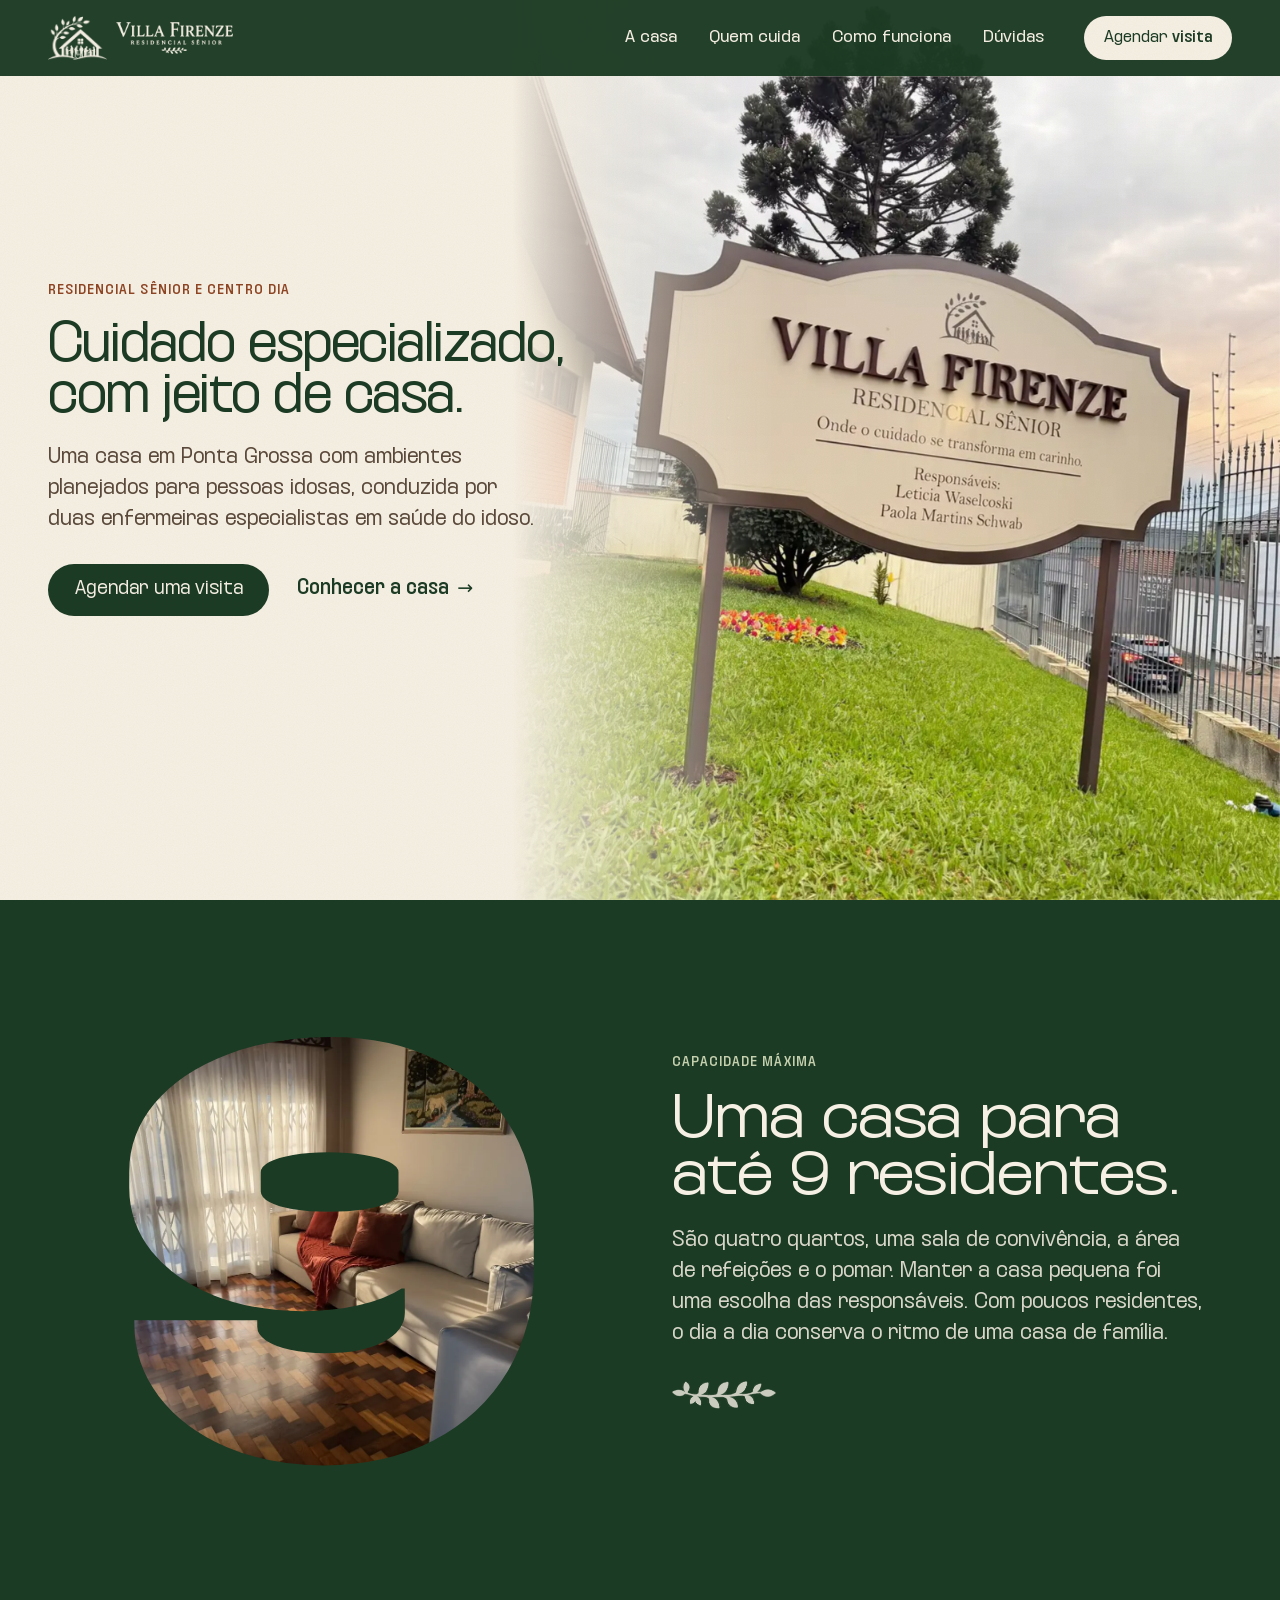
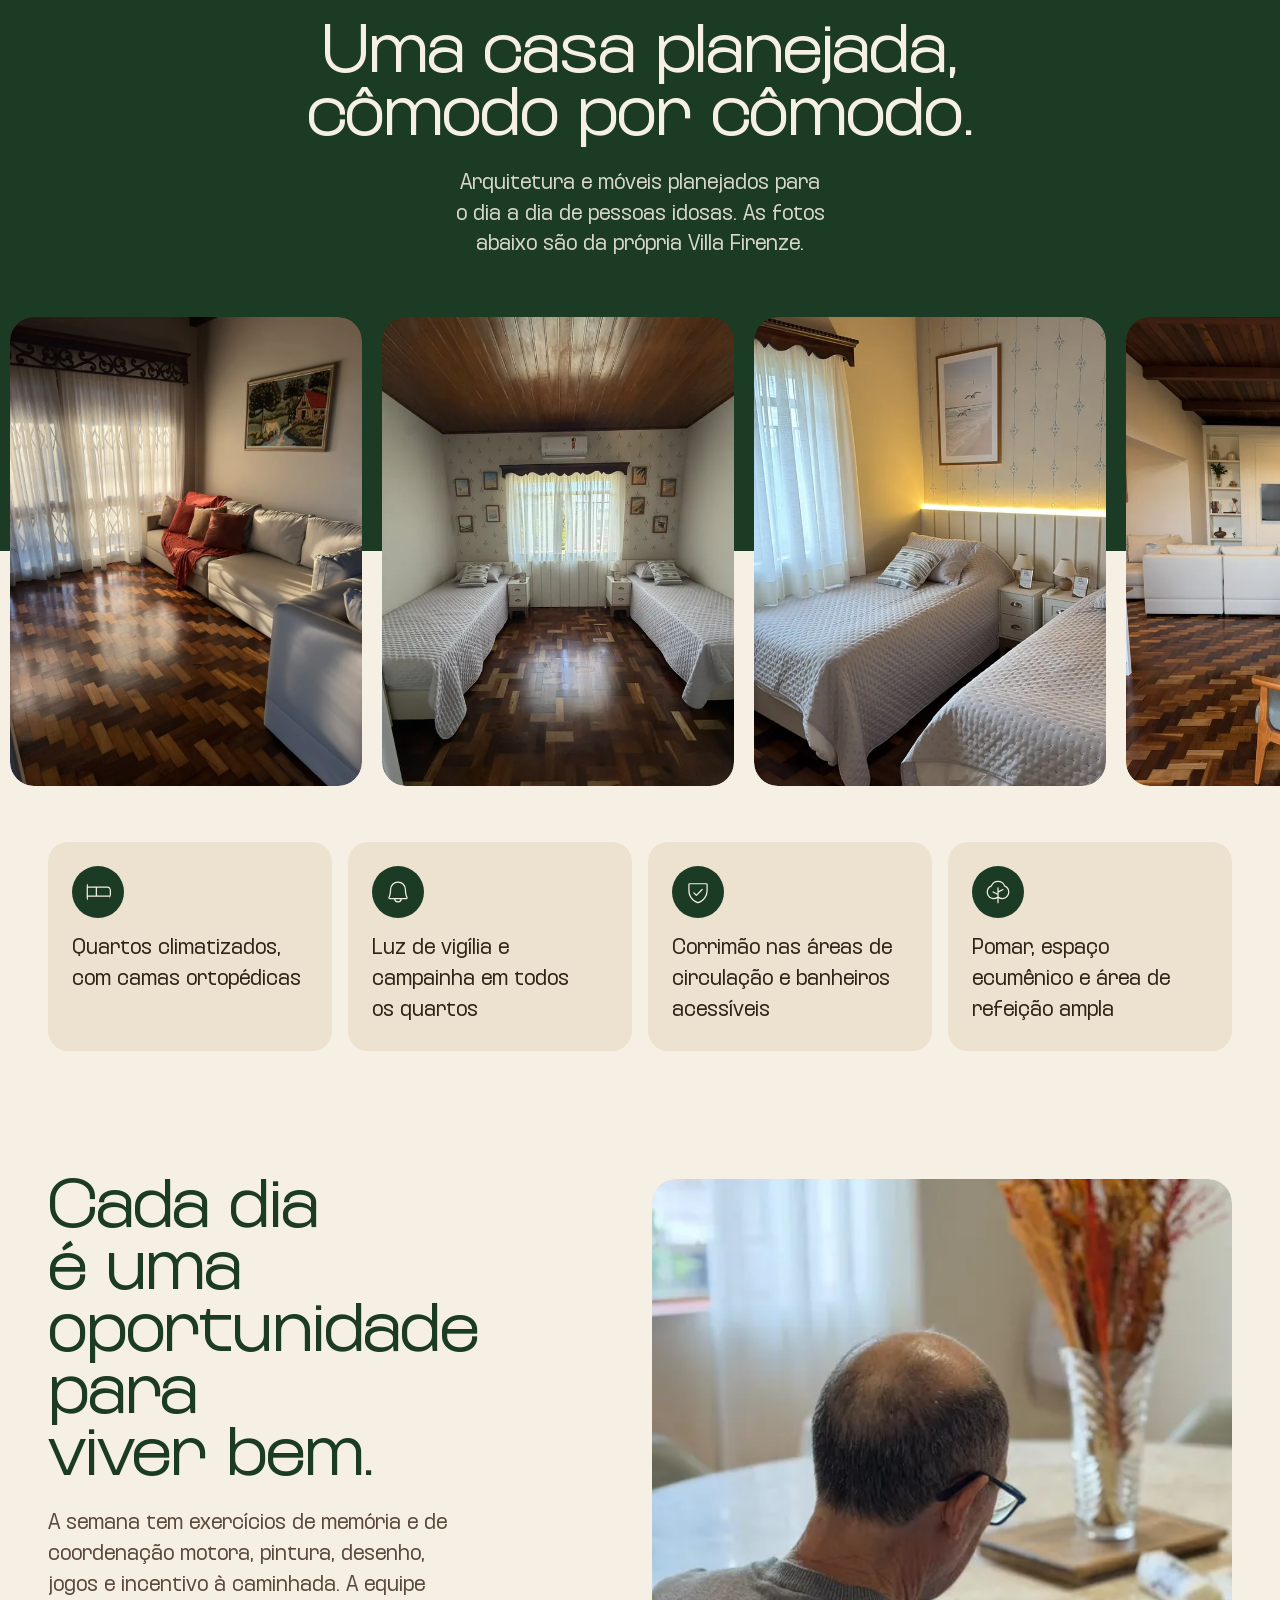
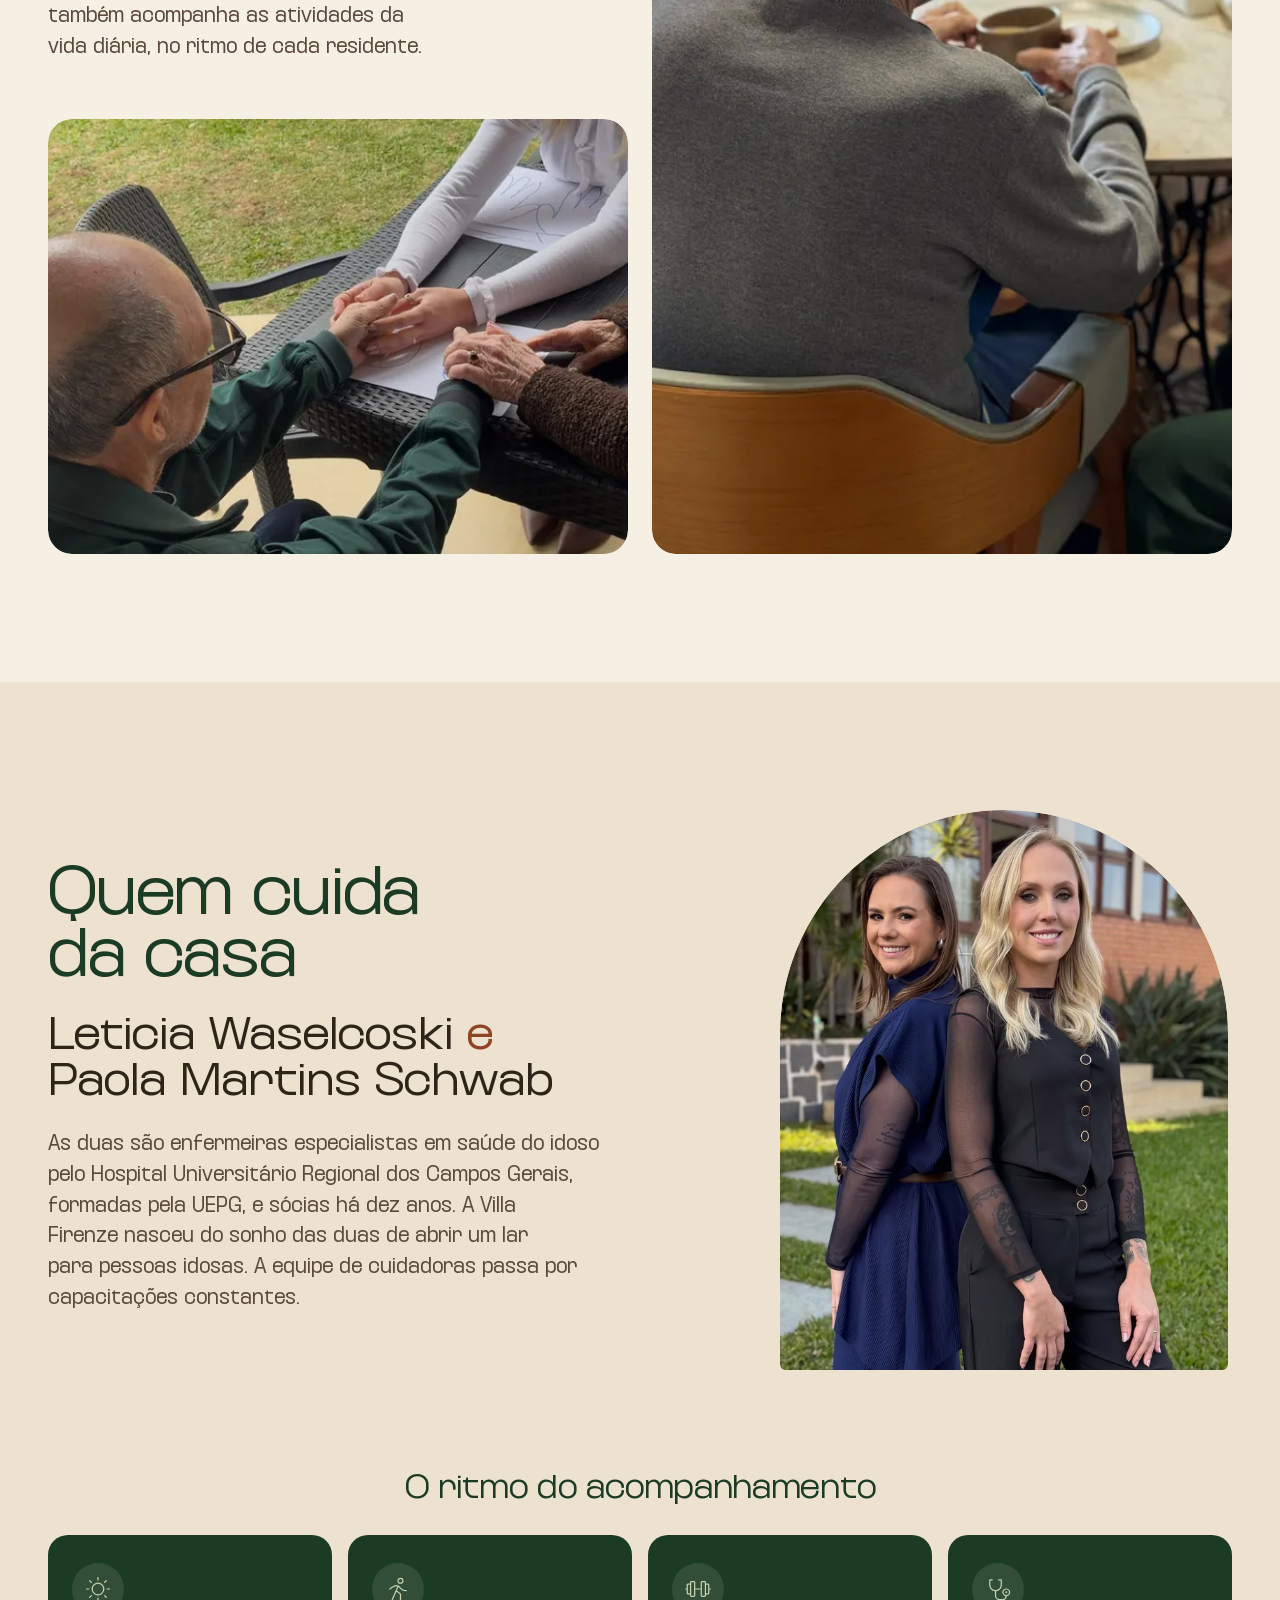
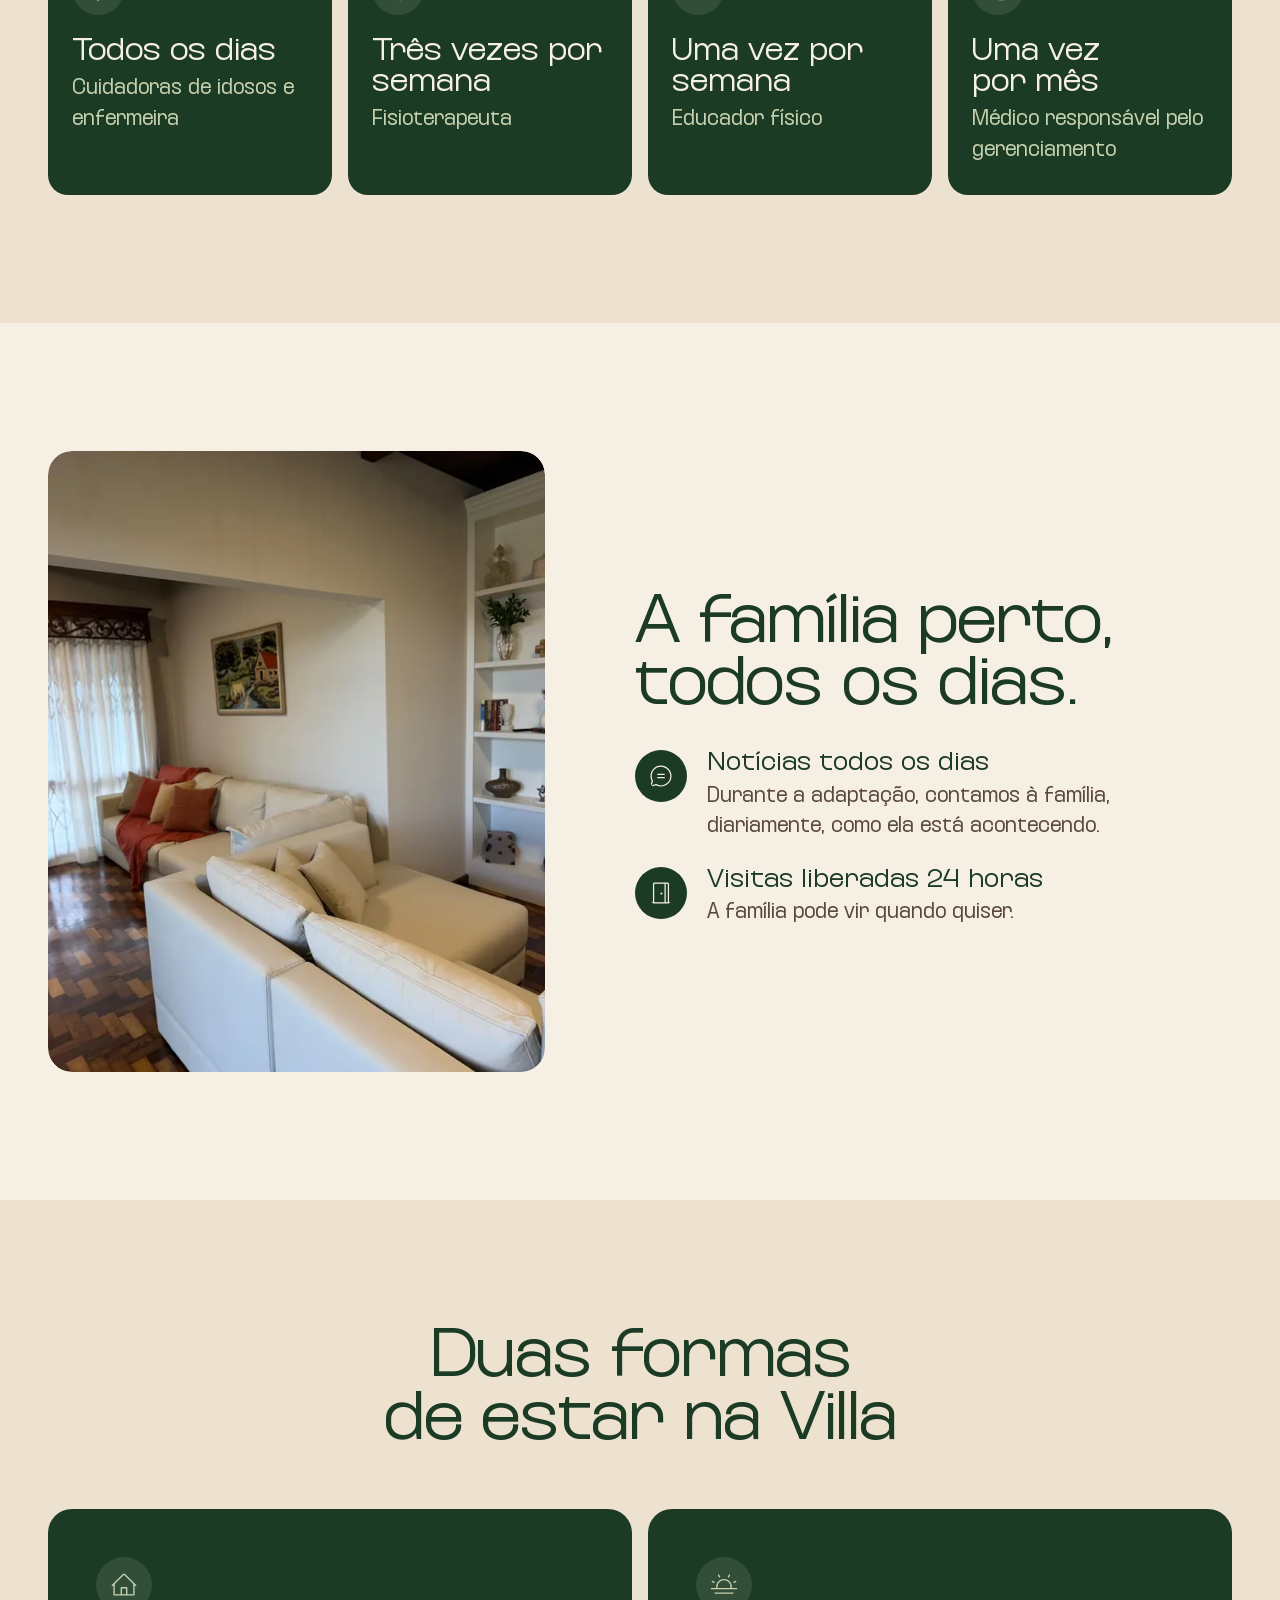
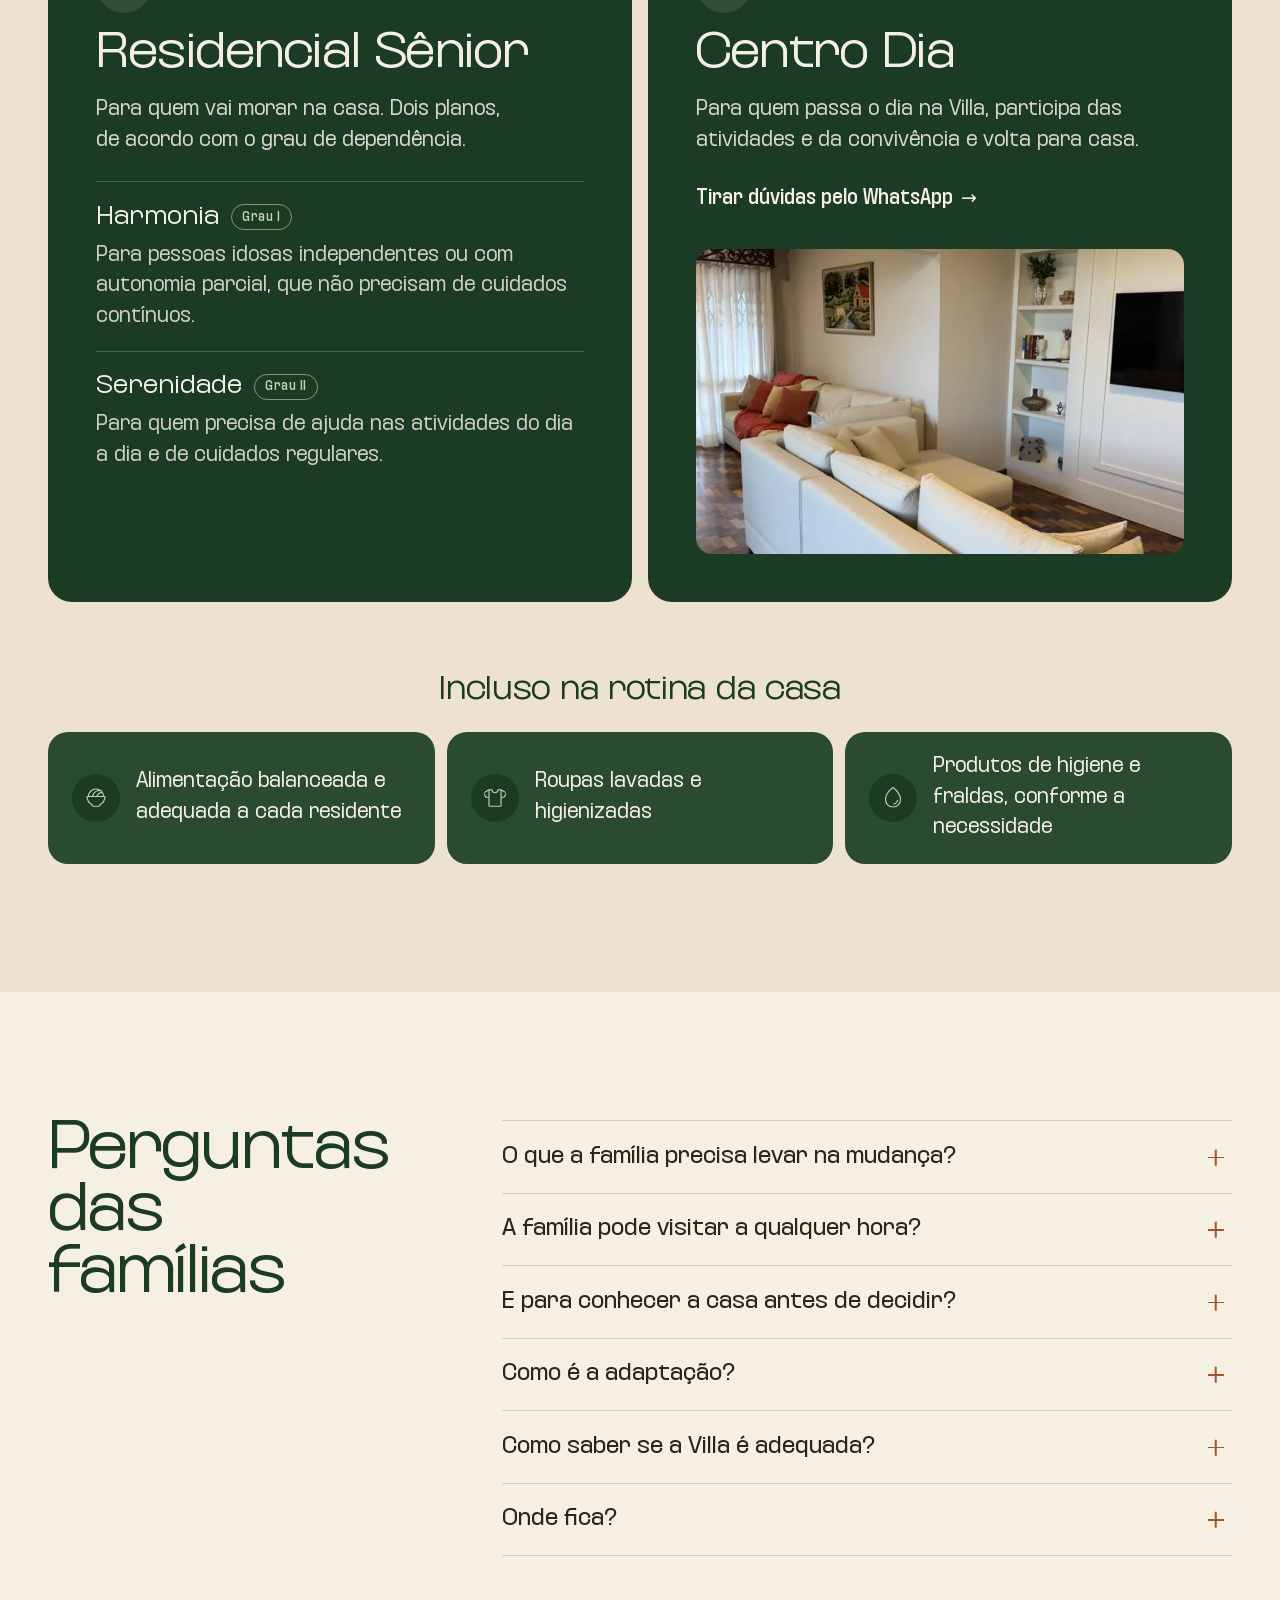
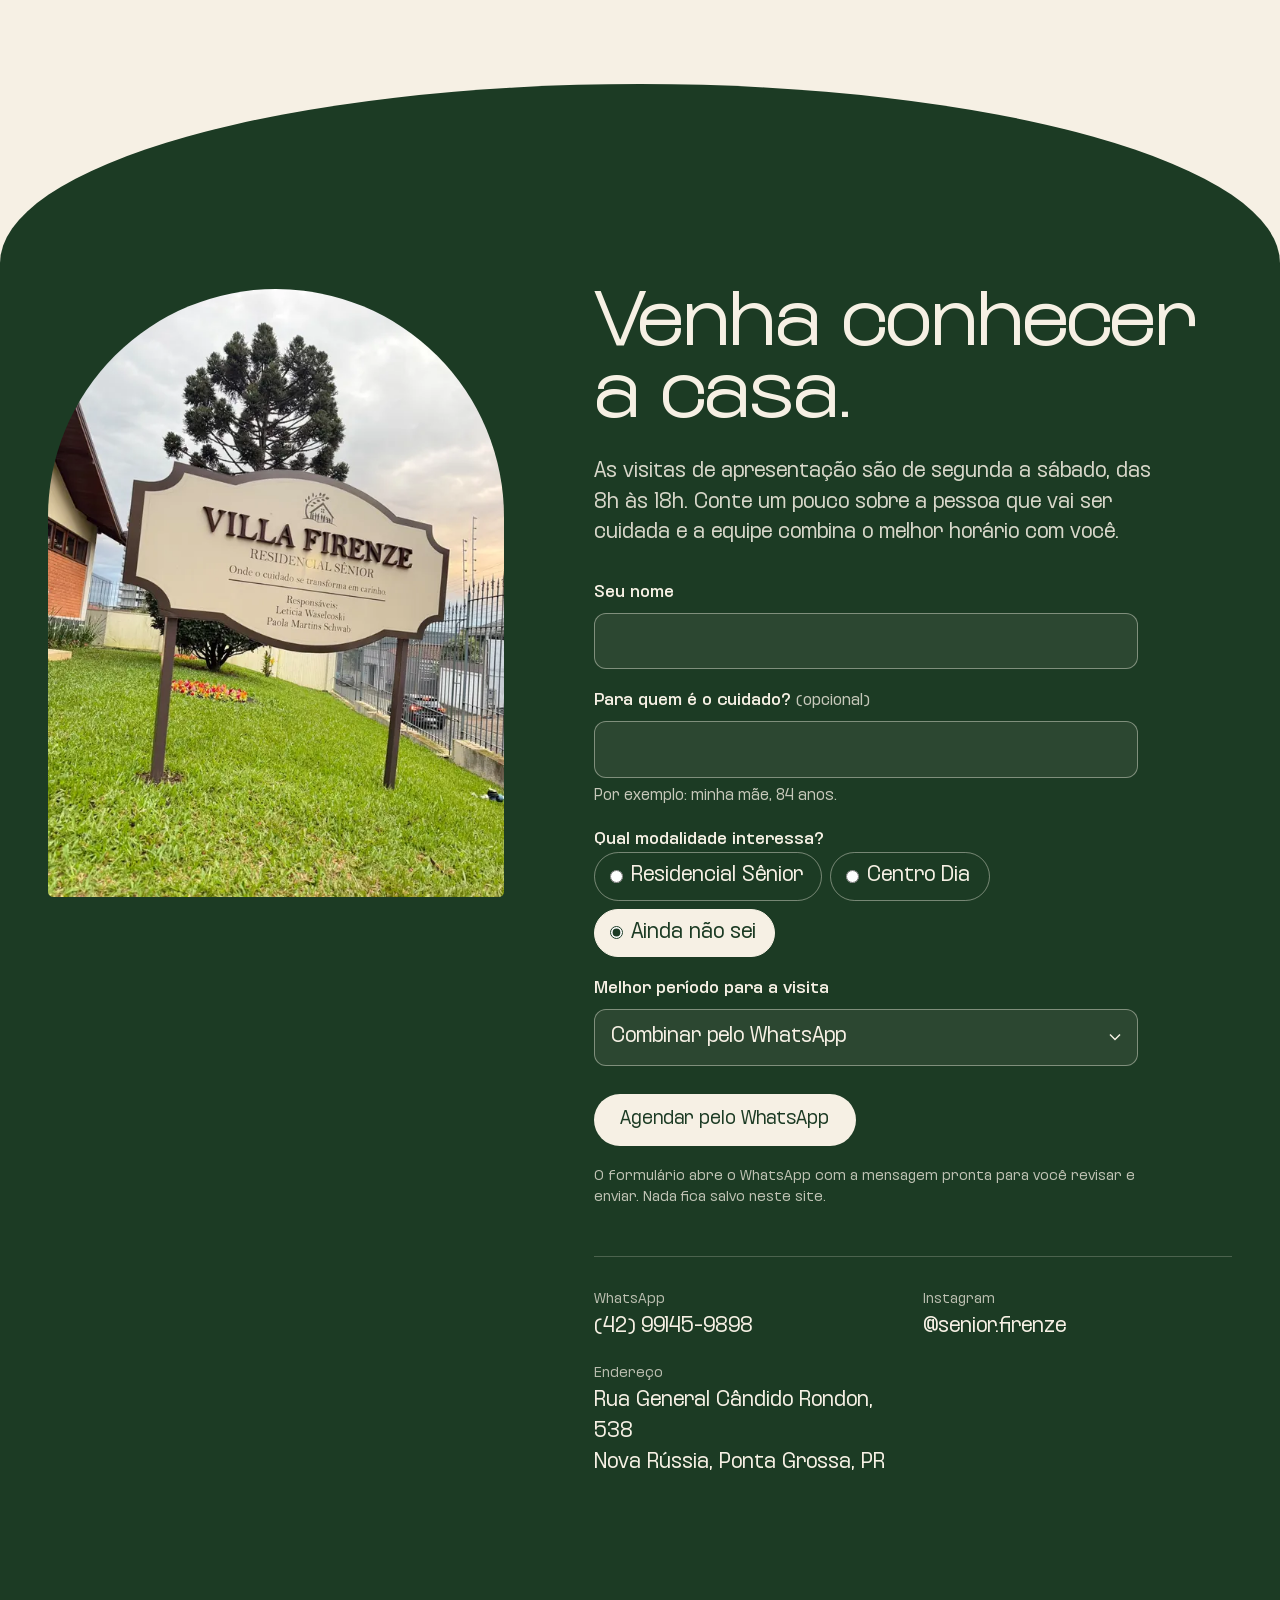
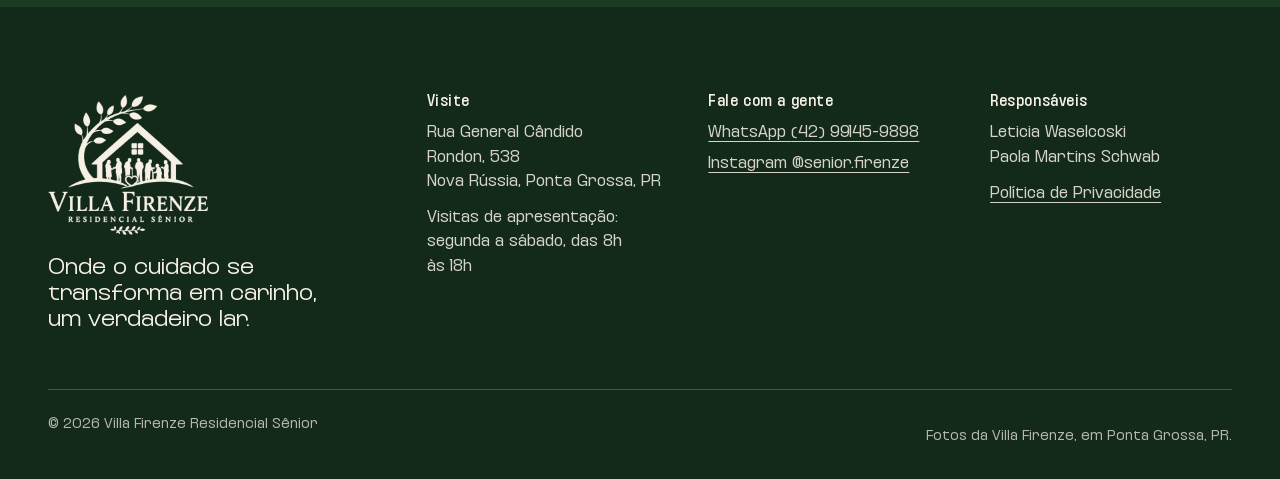
==== commit 80d54589: "Hero com corte seco para o verde e responsáveis centralizadas Co-Authored-By: Claude Opus 5.5 <norep" ====
--- a/index.html
+++ b/index.html
@@ -21,10 +21,10 @@
   <link rel="icon" href="favicon.png" type="image/png">
   <link rel="apple-touch-icon" href="apple-touch-icon.png">
   <link rel="preload" href="assets/fonts/kurdis-variable.woff2" as="font" type="font/woff2" crossorigin>
-  <link rel="stylesheet" href="styles.css?v=21">
+  <link rel="stylesheet" href="styles.css?v=22">
   <script>document.documentElement.classList.add('js')</script>
   <script src="assets/js/lenis.min.js" defer></script>
-  <script src="main.js?v=21" defer></script>
+  <script src="main.js?v=22" defer></script>
   <script type="application/ld+json">
   {
     "@context": "https://schema.org",
@@ -175,7 +175,7 @@
           <p>As duas são enfermeiras especialistas em saúde do idoso pelo Hospital Universitário Regional dos Campos Gerais, formadas pela UEPG, e sócias há dez anos. A Villa Firenze nasceu do sonho das duas de abrir um lar para pessoas idosas. A equipe de cuidadoras passa por capacitações constantes.</p>
         </div>
         <div class="care__media">
-          <img src="images/care/responsaveis-1000.webp" srcset="images/care/responsaveis-640.webp 640w, images/care/responsaveis-1000.webp 1000w, images/care/responsaveis-1400.webp 1400w" sizes="(min-width: 64rem) 34vw, 100vw" width="1000" height="1241" loading="lazy" alt="Leticia Waselcoski e Paola Martins Schwab, responsáveis pela Villa Firenze, em frente à casa.">
+          <img src="images/care/responsaveis-1000.webp?v=2" srcset="images/care/responsaveis-640.webp?v=2 640w, images/care/responsaveis-1000.webp?v=2 1000w, images/care/responsaveis-1400.webp?v=2 1400w" sizes="(min-width: 64rem) 34vw, 100vw" width="1000" height="1250" loading="lazy" alt="Leticia Waselcoski e Paola Martins Schwab, responsáveis pela Villa Firenze, em frente à casa.">
         </div>
       </div>
 
--- a/styles.css
+++ b/styles.css
@@ -291,11 +291,10 @@
   .header__cta { margin-left: 1.75rem; }
 }
 
-/* 1. Hero: foto real da entrada, que se dissolve no marfim (degradê, sem corte seco)
-   e termina em verde, emendando na seção do 9 */
+/* 1. Hero: foto real da entrada, que se dissolve no marfim onde está o texto */
 .hero {
-  padding-bottom: 5.5rem;
-  background: linear-gradient(to bottom, var(--ivory) 0, var(--ivory) calc(100% - 8rem), var(--forest) 100%);
+  padding-bottom: 3.5rem;
+  background: var(--ivory);
 }
 .hero__media img {
   width: 100%;
@@ -336,18 +335,15 @@
     min-height: min(100svh, 60rem);
     padding-bottom: 0;
     overflow: hidden;
-    background: linear-gradient(to bottom, var(--ivory) 0, var(--ivory) 72%, var(--forest) 100%);
   }
   .hero__media { position: absolute; inset: 0 0 0 auto; width: 60%; }
   .hero__media img {
     height: 100%;
     aspect-ratio: auto;
     object-position: 50% 40%;
-    /* Some para a esquerda (onde está o título) e para baixo (onde vira verde) */
-    -webkit-mask-image: linear-gradient(to right, transparent 0, #000 34%), linear-gradient(to bottom, #000 0, #000 62%, transparent 100%);
-    -webkit-mask-composite: source-in;
-    mask-image: linear-gradient(to right, transparent 0, #000 34%), linear-gradient(to bottom, #000 0, #000 62%, transparent 100%);
-    mask-composite: intersect;
+    /* Some para a esquerda, onde está o título */
+    -webkit-mask-image: linear-gradient(to right, transparent 0, #000 34%);
+    mask-image: linear-gradient(to right, transparent 0, #000 34%);
   }
   .hero__copy { margin-top: 0; padding: calc(var(--header-h) + 2rem) 0 7rem; }
   .hero__copy > * { max-width: min(36rem, 44vw); }
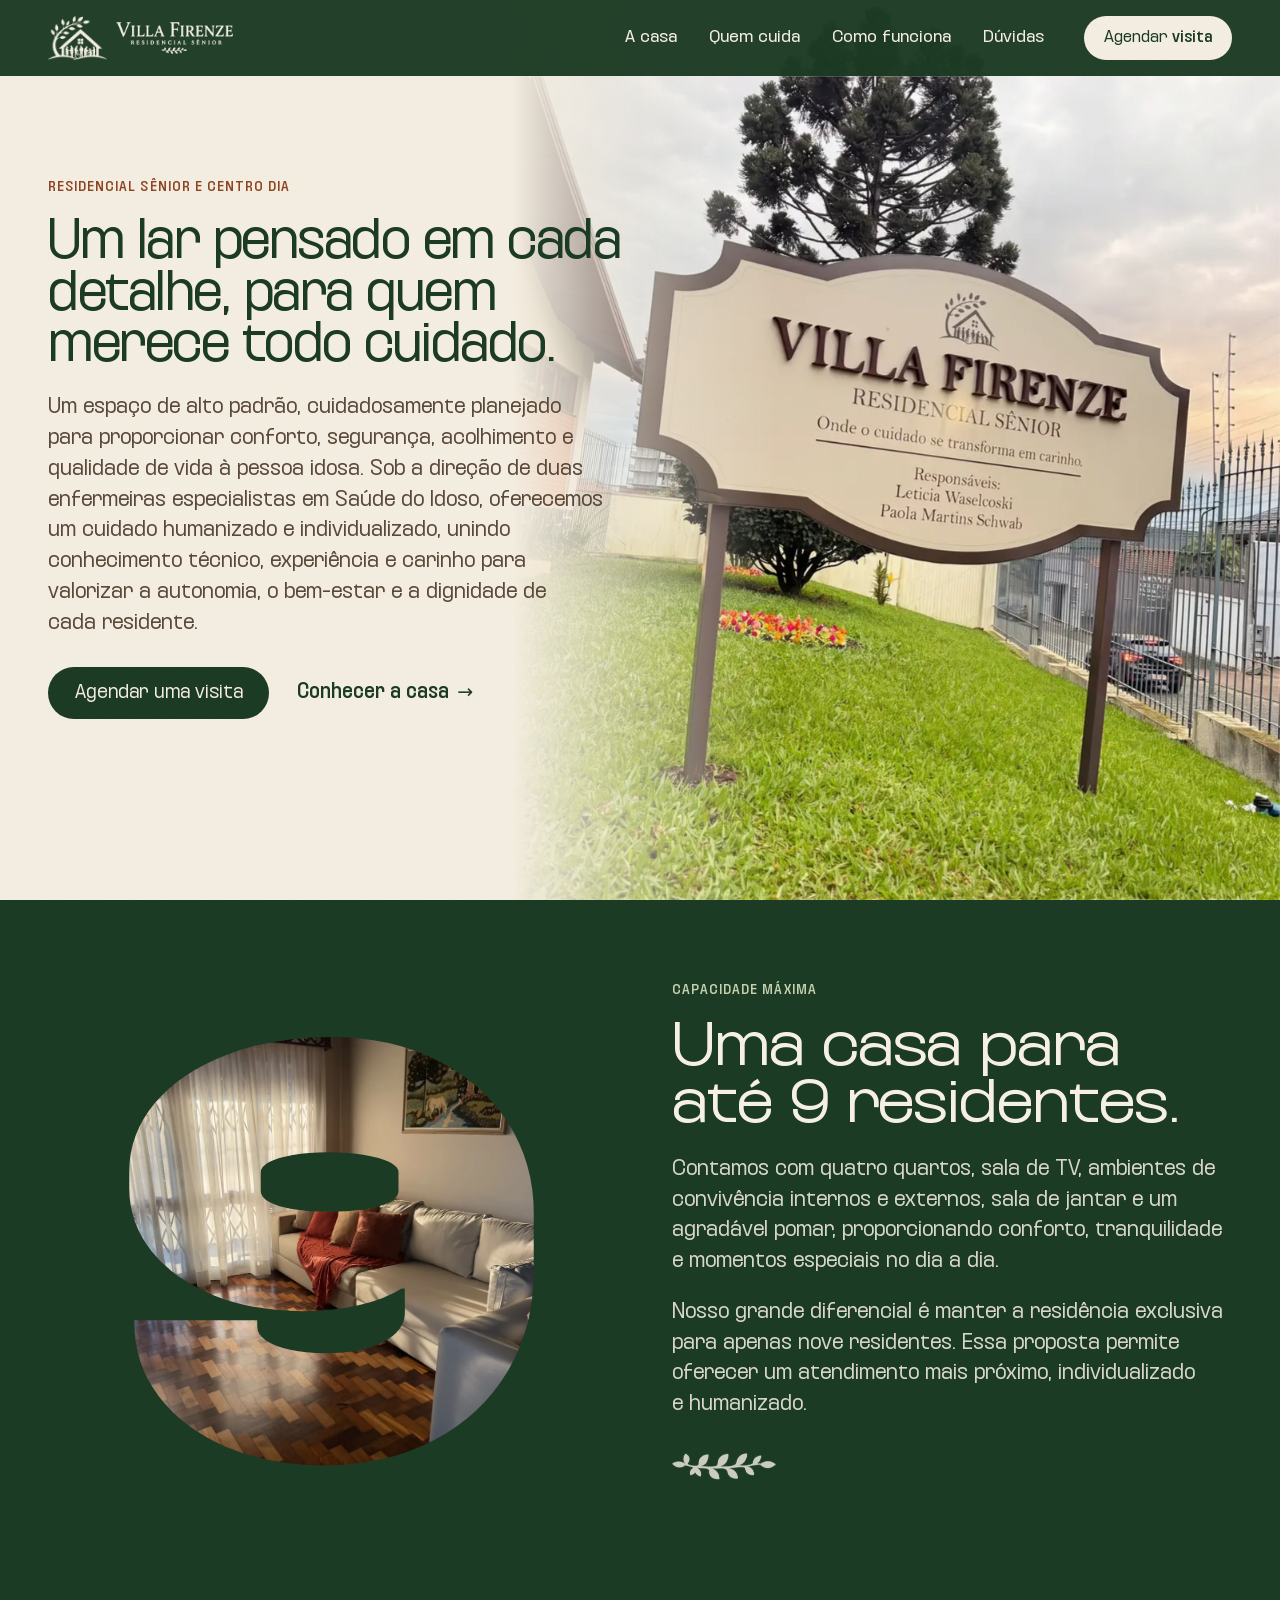
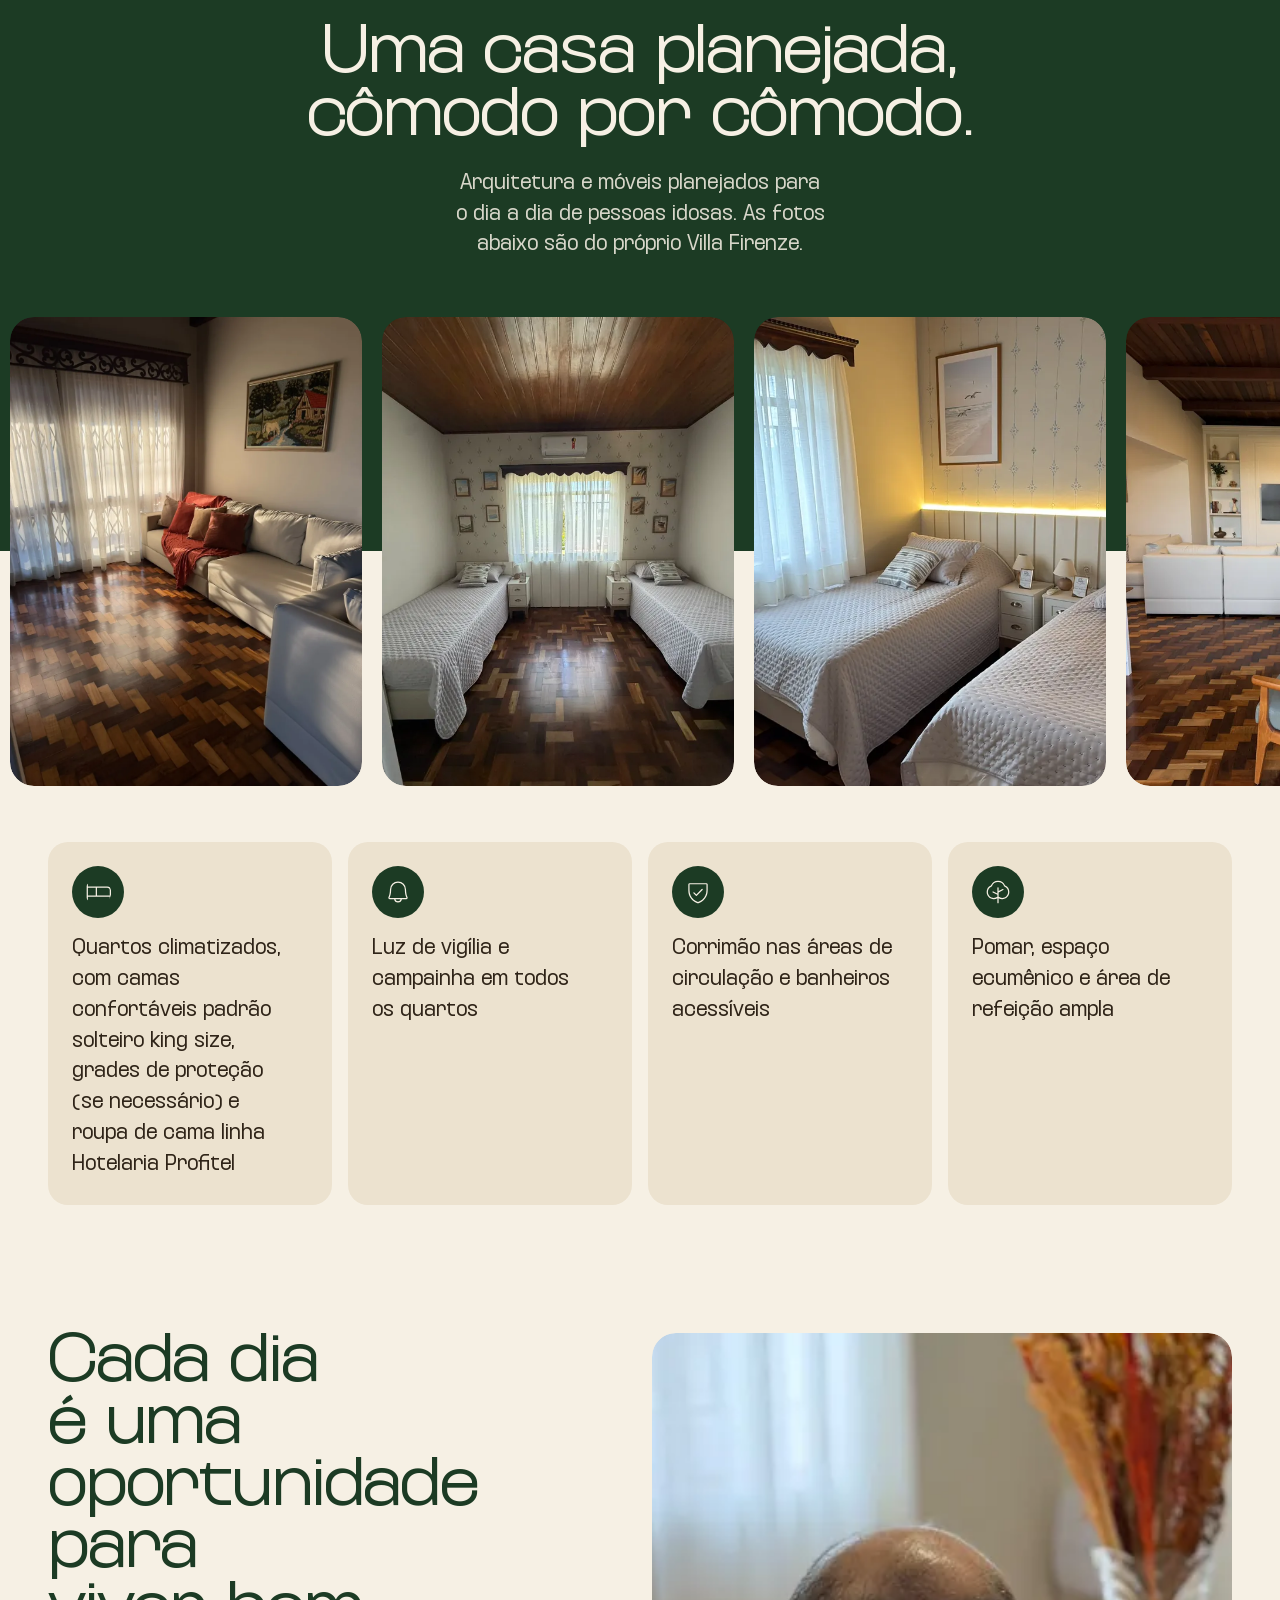
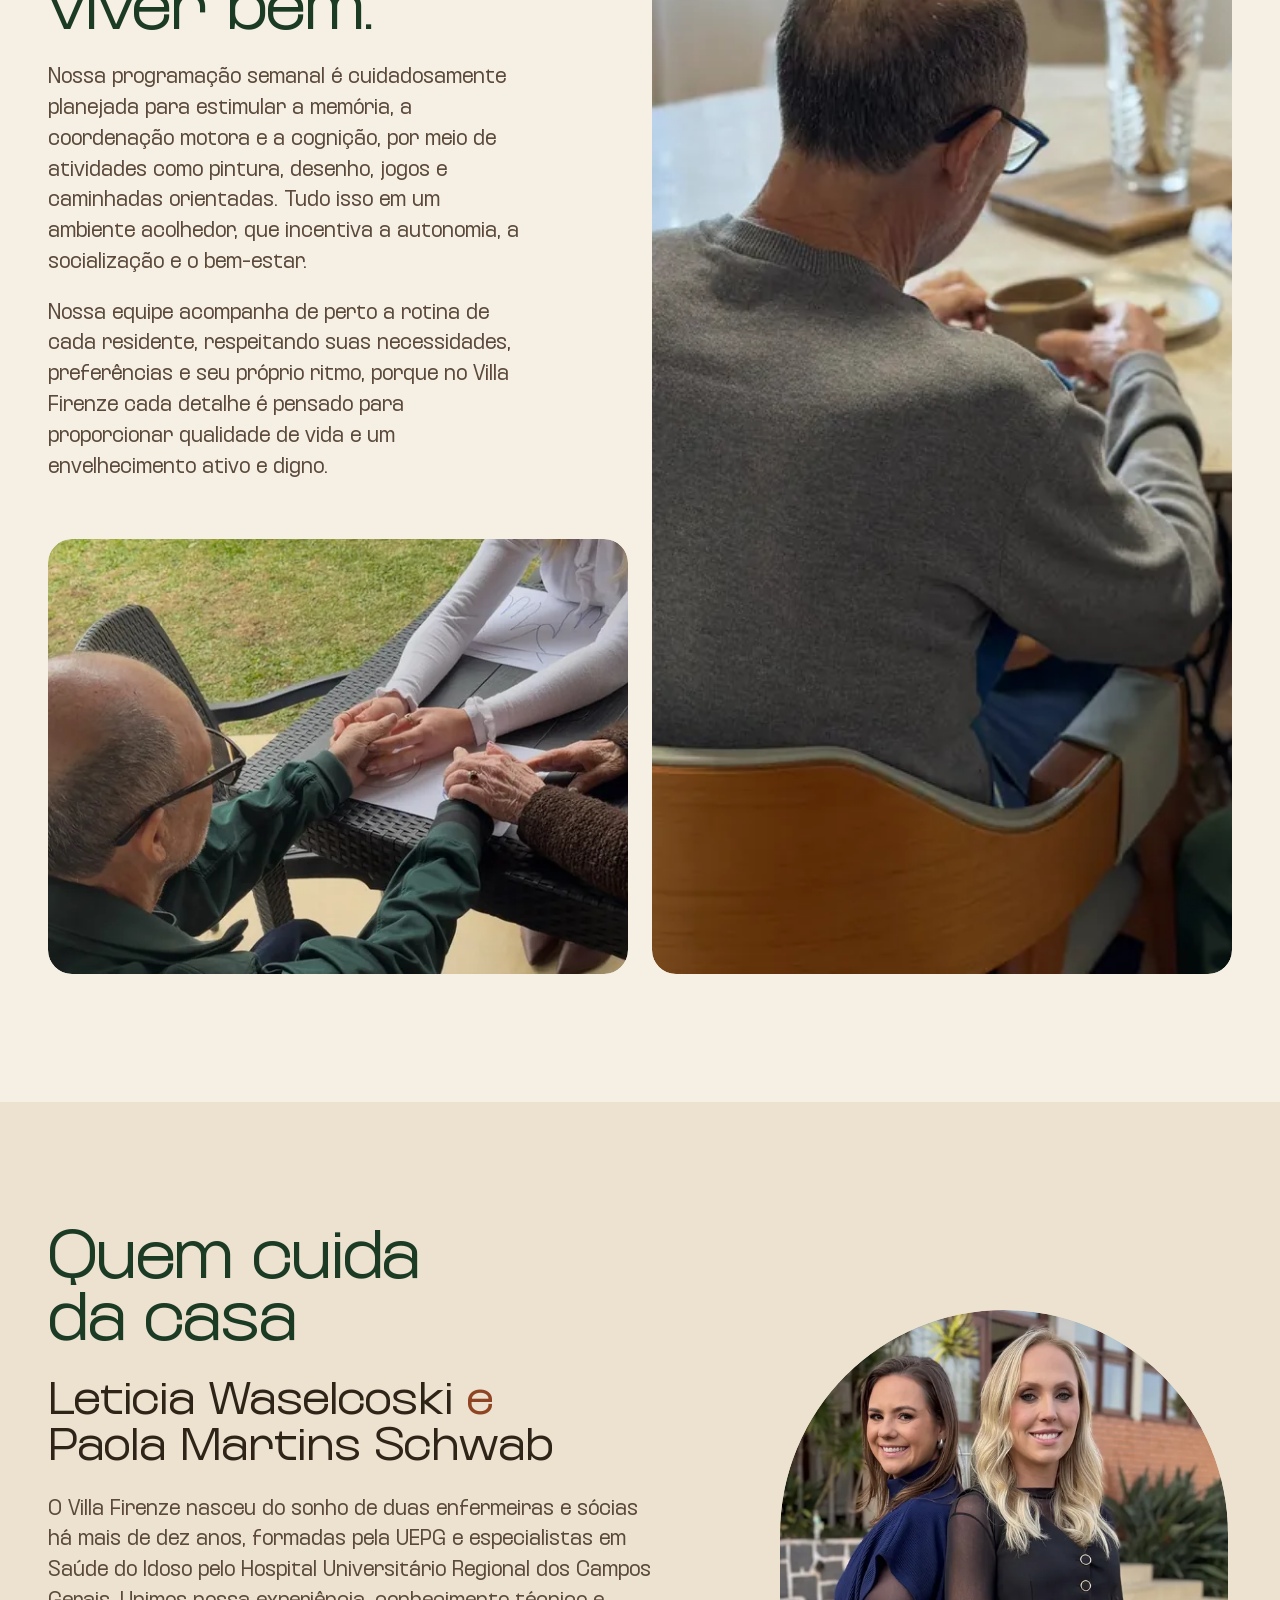
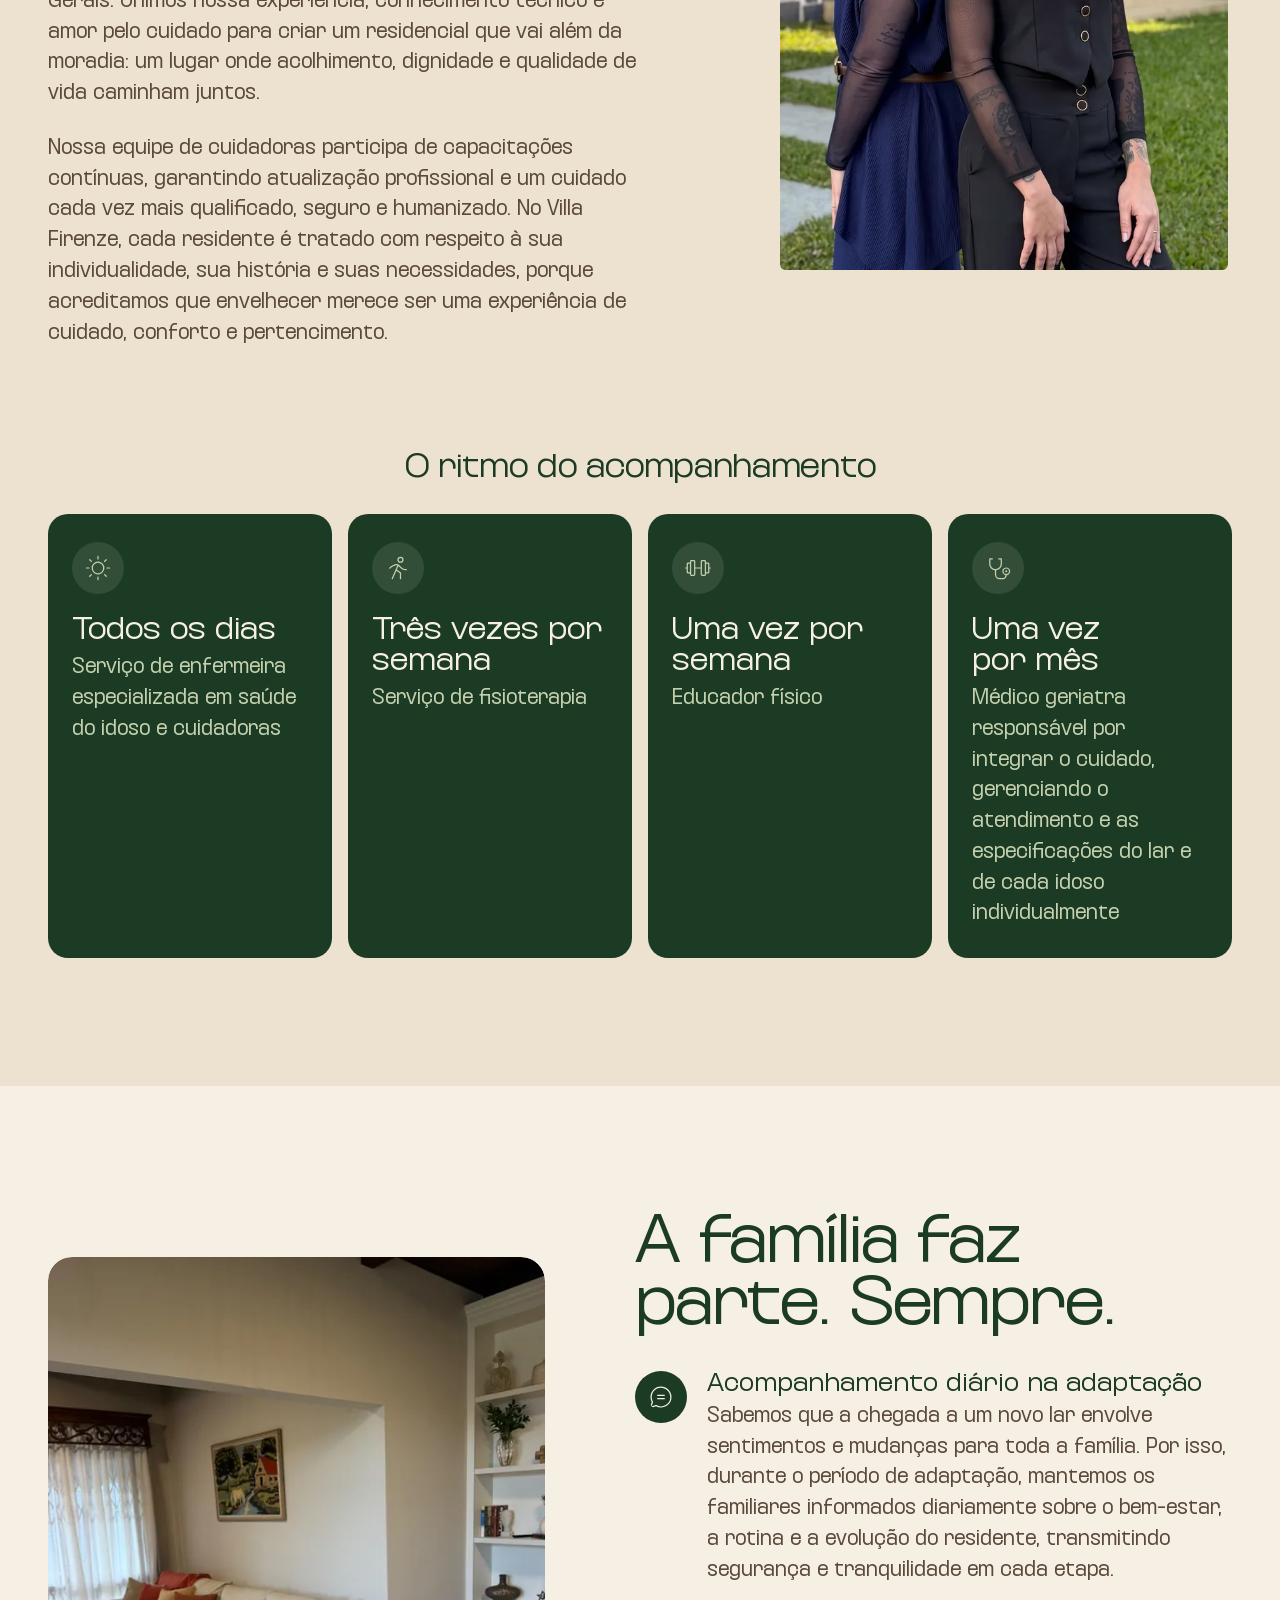
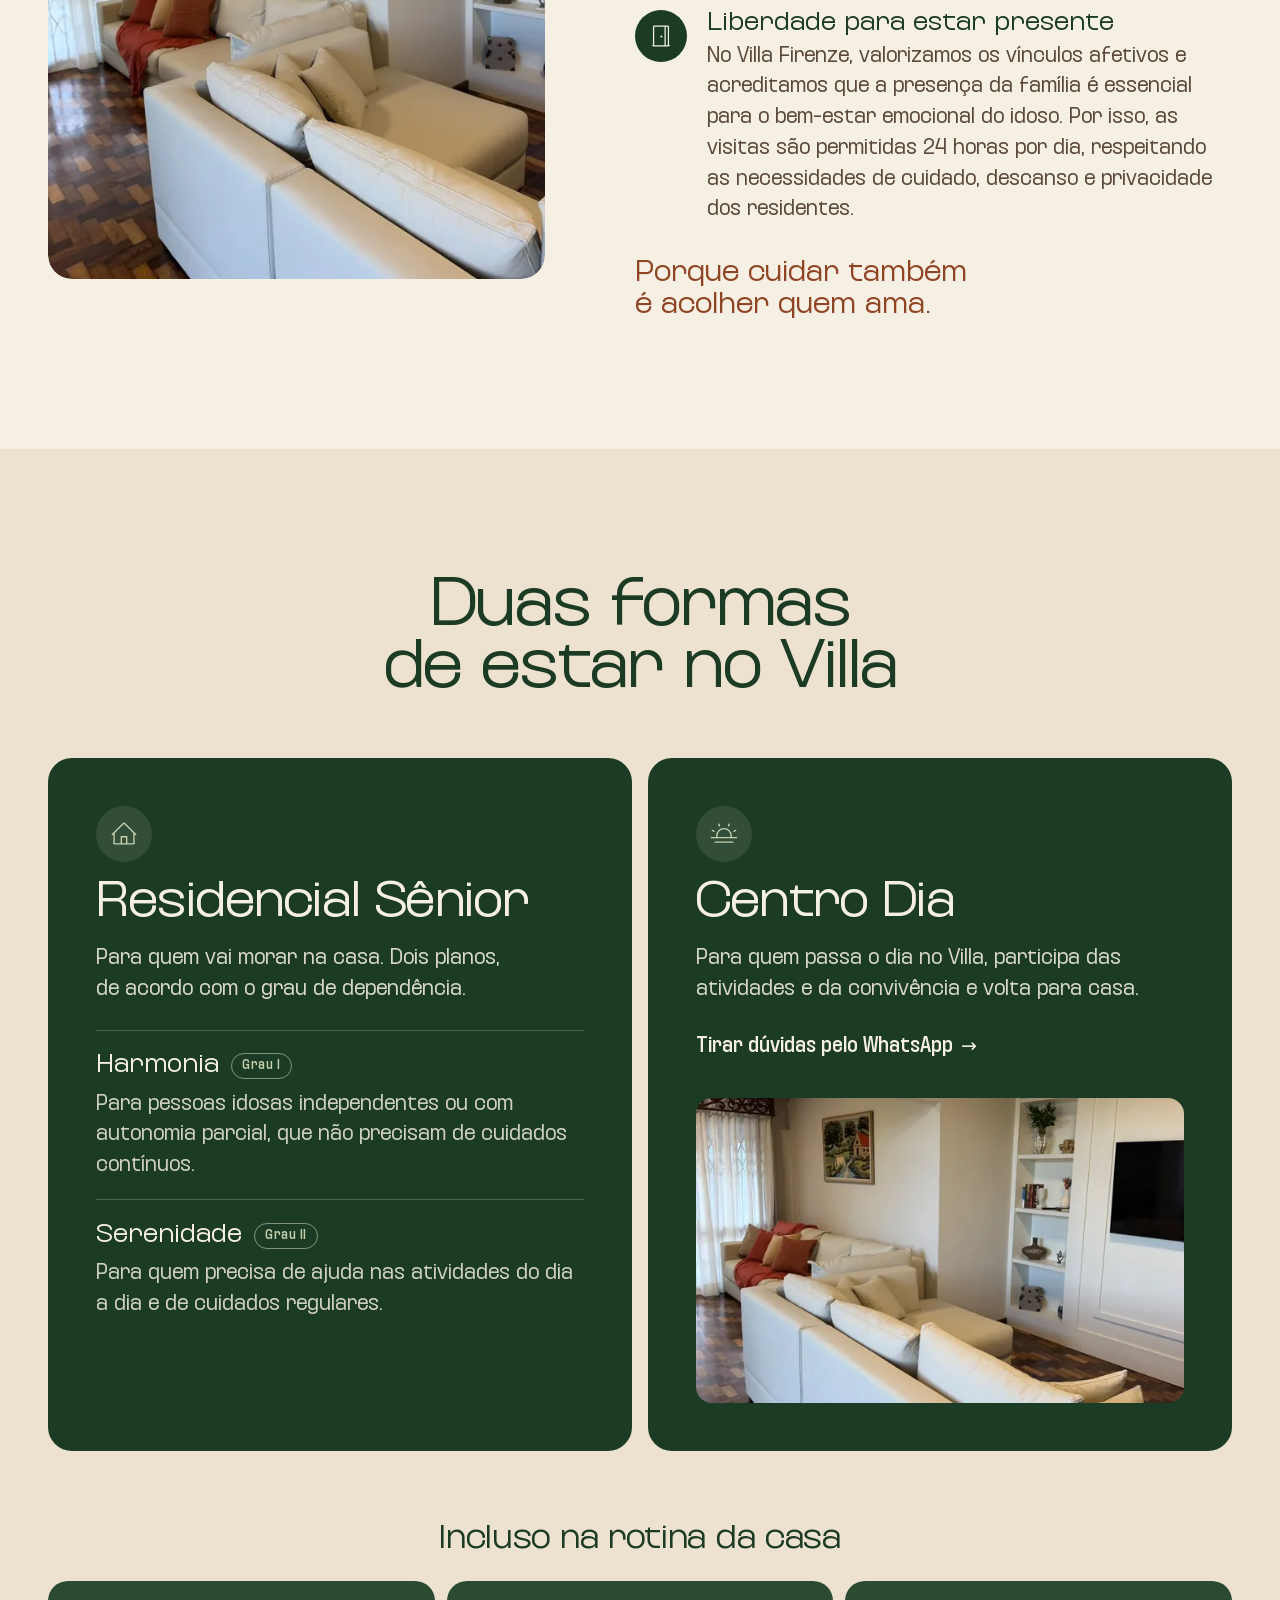
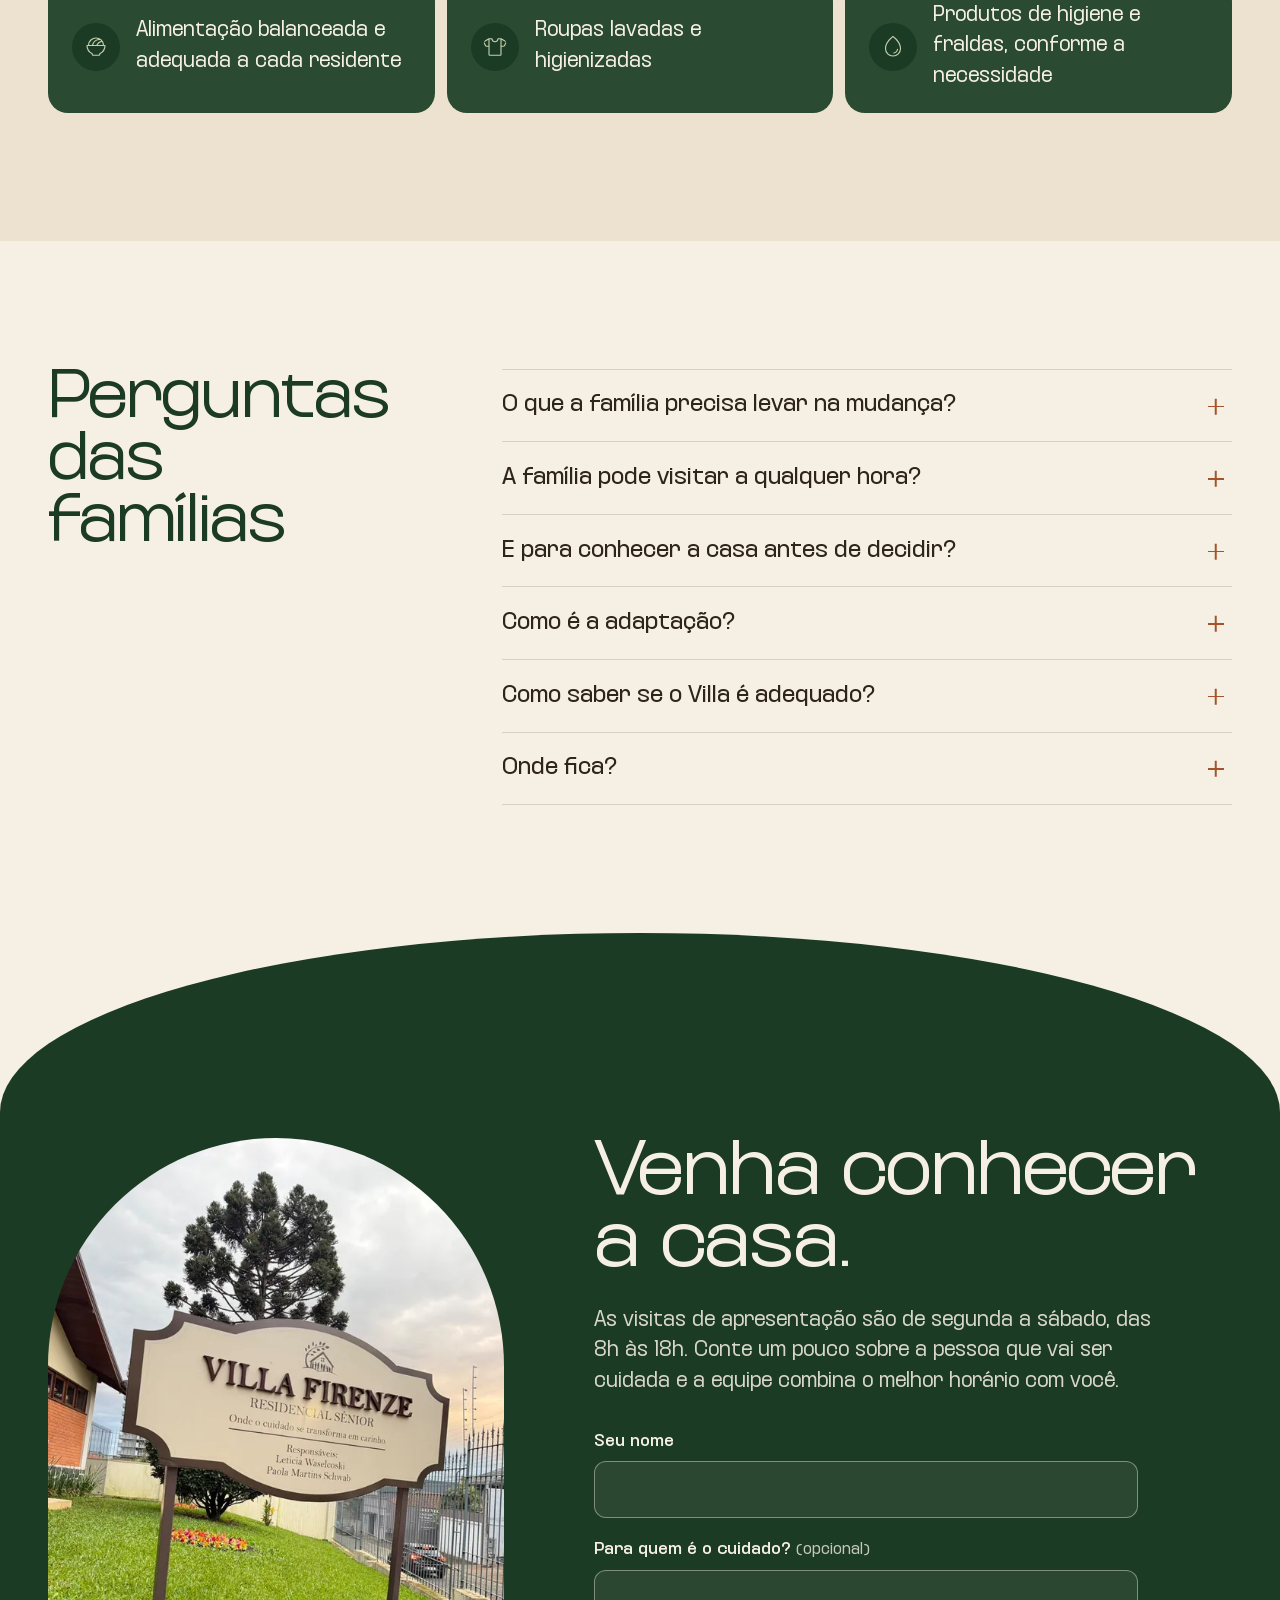
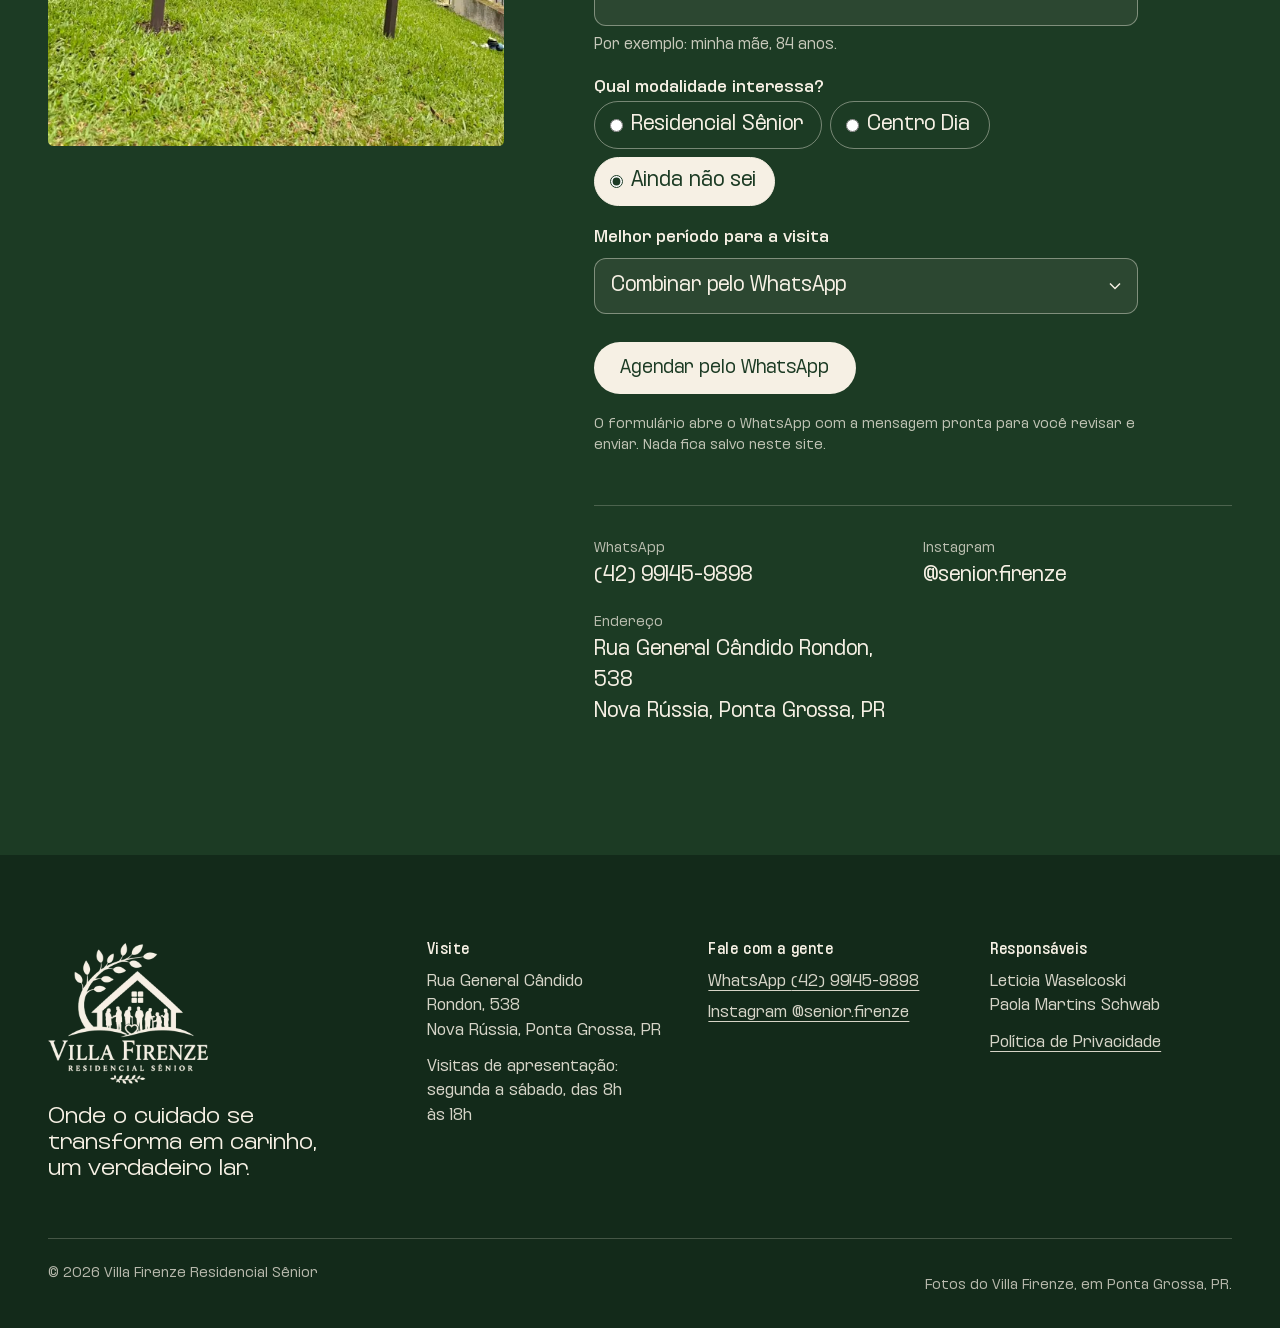
==== commit 9e9d279b: "Textos da cliente nas seções e "o Villa Firenze" - Hero, seção do 9, dia a dia, quem cuida, acompanh" ====
--- a/index.html
+++ b/index.html
@@ -21,10 +21,10 @@
   <link rel="icon" href="favicon.png" type="image/png">
   <link rel="apple-touch-icon" href="apple-touch-icon.png">
   <link rel="preload" href="assets/fonts/kurdis-variable.woff2" as="font" type="font/woff2" crossorigin>
-  <link rel="stylesheet" href="styles.css?v=22">
+  <link rel="stylesheet" href="styles.css?v=24">
   <script>document.documentElement.classList.add('js')</script>
   <script src="assets/js/lenis.min.js" defer></script>
-  <script src="main.js?v=22" defer></script>
+  <script src="main.js?v=24" defer></script>
   <script type="application/ld+json">
   {
     "@context": "https://schema.org",
@@ -94,16 +94,17 @@
   <main id="conteudo">
     <!-- 1. Acolhimento -->
     <section class="hero" id="inicio" aria-labelledby="hero-title">
+      <span class="hero__sentinel" data-hero-sentinel aria-hidden="true"></span>
       <div class="hero__media">
         <img src="images/hero/fachada-placa-960.webp"
              srcset="images/hero/fachada-placa-640.webp 640w, images/hero/fachada-placa-960.webp 960w, images/hero/fachada-placa-1400.webp 1400w"
              sizes="(min-width: 64rem) 58vw, 100vw" width="960" height="1286" fetchpriority="high"
-             alt="Placa na entrada da Villa Firenze, no gramado em frente à casa, com a frase Onde o cuidado se transforma em carinho e o nome das responsáveis.">
+             alt="Placa na entrada do Villa Firenze, no gramado em frente à casa, com a frase Onde o cuidado se transforma em carinho e o nome das responsáveis.">
       </div>
       <div class="hero__copy">
         <p class="hero__kicker">Residencial Sênior e Centro Dia</p>
-        <h1 id="hero-title">Cuidado especializado, com jeito de casa.</h1>
-        <p class="hero__lede">Uma casa em Ponta Grossa com ambientes planejados para pessoas idosas, conduzida por duas enfermeiras especialistas em saúde do idoso.</p>
+        <h1 id="hero-title">Um lar pensado em cada detalhe, para quem merece todo cuidado.</h1>
+        <p class="hero__lede">Um espaço de alto padrão, cuidadosamente planejado para proporcionar conforto, segurança, acolhimento e qualidade de vida à pessoa idosa. Sob a direção de duas enfermeiras especialistas em Saúde do Idoso, oferecemos um cuidado humanizado e individualizado, unindo conhecimento técnico, experiência e carinho para valorizar a autonomia, o bem-estar e a dignidade de cada residente.</p>
         <div class="hero__actions">
           <a class="btn btn--forest" href="#visita" data-wa="visita">Agendar uma visita</a>
           <a class="link-arrow" href="#casa">Conhecer a casa</a>
@@ -118,7 +119,8 @@
         <div class="nine__text">
           <p class="label">Capacidade máxima</p>
           <h2 id="nove-title">Uma casa para até 9&nbsp;residentes.</h2>
-          <p>São quatro quartos, uma sala de convivência, a área de refeições e o pomar. Manter a casa pequena foi uma escolha das responsáveis. Com poucos residentes, o dia a dia conserva o ritmo de uma casa de família.</p>
+          <p>Contamos com quatro quartos, sala de TV, ambientes de convivência internos e externos, sala de jantar e um agradável pomar, proporcionando conforto, tranquilidade e momentos especiais no dia a dia.</p>
+          <p>Nosso grande diferencial é manter a residência exclusiva para apenas nove residentes. Essa proposta permite oferecer um atendimento mais próximo, individualizado e humanizado.</p>
           <img class="sprig" src="assets/brand/sprig-ivory.png" width="103" height="27" alt="">
         </div>
       </div>
@@ -128,21 +130,21 @@
     <section class="house" id="casa" aria-labelledby="casa-title">
       <div class="wrap house__head">
         <h2 id="casa-title">Uma casa planejada, cômodo por cômodo.</h2>
-        <p>Arquitetura e móveis planejados para o dia a dia de pessoas idosas. As fotos abaixo são da própria Villa Firenze.</p>
-      </div>
-      <section class="marquee" data-marquee aria-label="Fotos da Villa Firenze">
+        <p>Arquitetura e móveis planejados para o dia a dia de pessoas idosas. As fotos abaixo são do próprio Villa Firenze.</p>
+      </div>
+      <section class="marquee" data-marquee aria-label="Fotos do Villa Firenze">
         <ul class="marquee__track">
           <li><img src="images/environments/sala-de-estar-600.webp" srcset="images/environments/sala-de-estar-600.webp 600w, images/environments/sala-de-estar-1000.webp 1000w" sizes="(min-width: 64rem) 24rem, 70vw" width="600" height="800" loading="lazy" alt="Sala de estar com sofás brancos, almofadas em tons terrosos, cortinas claras e piso de taco."></li>
           <li><img src="images/environments/quarto-duplo-600.webp" srcset="images/environments/quarto-duplo-600.webp 600w, images/environments/quarto-duplo-1000.webp 1000w" sizes="(min-width: 64rem) 24rem, 70vw" width="600" height="800" loading="lazy" alt="Quarto com duas camas arrumadas, criados-mudos, ar-condicionado e forro de madeira."></li>
           <li><img src="images/environments/quarto-luz-vigilia-600.webp" srcset="images/environments/quarto-luz-vigilia-600.webp 600w, images/environments/quarto-luz-vigilia-900.webp 900w" sizes="(min-width: 64rem) 24rem, 70vw" width="600" height="1067" loading="lazy" alt="Quarto com cabeceira de móveis planejados, luz suave e quadro de paisagem marinha."></li>
-          <li><img src="images/environments/convivencia-tv-600.webp" srcset="images/environments/convivencia-tv-600.webp 600w, images/environments/convivencia-tv-1000.webp 1000w" sizes="(min-width: 64rem) 24rem, 70vw" width="600" height="800" loading="lazy" alt="Sala de convivência com poltronas de madeira, sofá branco, estante e a logo da Villa Firenze na parede."></li>
+          <li><img src="images/environments/convivencia-tv-600.webp" srcset="images/environments/convivencia-tv-600.webp 600w, images/environments/convivencia-tv-1000.webp 1000w" sizes="(min-width: 64rem) 24rem, 70vw" width="600" height="800" loading="lazy" alt="Sala de convivência com poltronas de madeira, sofá branco, estante e a logo do Villa Firenze na parede."></li>
           <li><img src="images/environments/espaco-ecumenico-600.webp" srcset="images/environments/espaco-ecumenico-600.webp 600w, images/environments/espaco-ecumenico-1000.webp 1000w" sizes="(min-width: 64rem) 24rem, 70vw" width="600" height="800" loading="lazy" alt="Espaço ecumênico com crucifixo de madeira, aparador branco, velas e uma pequena planta."></li>
           <li><img src="images/environments/varanda-600.webp" srcset="images/environments/varanda-600.webp 600w, images/environments/varanda-1000.webp 1000w" sizes="(min-width: 64rem) 24rem, 70vw" width="600" height="800" loading="lazy" alt="Varanda com parede de tijolos, pergolado de madeira e cadeiras, vista do jardim no fim da tarde."></li>
         </ul>
       </section>
       <div class="house__foot">
       <ul class="wrap feature-cards">
-        <li><svg aria-hidden="true"><use href="#i-bed"/></svg><p>Quartos climatizados, com camas ortopédicas</p></li>
+        <li><svg aria-hidden="true"><use href="#i-bed"/></svg><p>Quartos climatizados, com camas confortáveis padrão solteiro king size, grades de proteção (se necessário) e roupa de cama linha Hotelaria Profitel</p></li>
         <li><svg aria-hidden="true"><use href="#i-bell"/></svg><p>Luz de vigília e campainha em todos os quartos</p></li>
         <li><svg aria-hidden="true"><use href="#i-shield-check"/></svg><p>Corrimão nas áreas de circulação e banheiros acessíveis</p></li>
         <li><svg aria-hidden="true"><use href="#i-tree"/></svg><p>Pomar, espaço ecumênico e área de refeição ampla</p></li>
@@ -155,13 +157,14 @@
       <div class="wrap days__grid">
         <div class="days__text">
           <h2 id="rotina-title">Cada dia é uma oportunidade para viver bem.</h2>
-          <p>A semana tem exercícios de memória e de coordenação motora, pintura, desenho, jogos e incentivo à caminhada. A equipe também acompanha as atividades da vida diária, no ritmo de cada residente.</p>
+          <p>Nossa programação semanal é cuidadosamente planejada para estimular a memória, a coordenação motora e a cognição, por meio de atividades como pintura, desenho, jogos e caminhadas orientadas. Tudo isso em um ambiente acolhedor, que incentiva a autonomia, a socialização e o bem-estar.</p>
+          <p>Nossa equipe acompanha de perto a rotina de cada residente, respeitando suas necessidades, preferências e seu próprio ritmo, porque no Villa Firenze cada detalhe é pensado para proporcionar qualidade de vida e um envelhecimento ativo e digno.</p>
         </div>
         <div class="days__paint">
           <img src="images/activities/pintura-real-1000.webp" srcset="images/activities/pintura-real-600.webp 600w, images/activities/pintura-real-1000.webp 1000w" sizes="(min-width: 64rem) 36vw, 100vw" width="1000" height="1333" loading="lazy" alt="Um senhor de costas, sentado à mesa de mármore, pinta uma pequena peça com pincel.">
         </div>
         <div class="days__cards">
-          <img src="images/activities/maos-cuidado-934.webp" srcset="images/activities/maos-cuidado-600.webp 600w, images/activities/maos-cuidado-934.webp 934w" sizes="(min-width: 64rem) 46vw, 100vw" width="934" height="700" loading="lazy" alt="Na área externa da Villa Firenze, uma cuidadora segura as mãos de um residente durante uma atividade à mesa.">
+          <img src="images/activities/maos-cuidado-934.webp" srcset="images/activities/maos-cuidado-600.webp 600w, images/activities/maos-cuidado-934.webp 934w" sizes="(min-width: 64rem) 46vw, 100vw" width="934" height="700" loading="lazy" alt="Na área externa do Villa Firenze, uma cuidadora segura as mãos de um residente durante uma atividade à mesa.">
         </div>
       </div>
     </section>
@@ -172,20 +175,21 @@
         <div class="care__text">
           <h2 id="cuidado-title">Quem cuida da casa</h2>
           <p class="care__names"><span>Leticia Waselcoski <span class="amp">e</span></span> <span>Paola Martins Schwab</span></p>
-          <p>As duas são enfermeiras especialistas em saúde do idoso pelo Hospital Universitário Regional dos Campos Gerais, formadas pela UEPG, e sócias há dez anos. A Villa Firenze nasceu do sonho das duas de abrir um lar para pessoas idosas. A equipe de cuidadoras passa por capacitações constantes.</p>
+          <p>O Villa Firenze nasceu do sonho de duas enfermeiras e sócias há mais de dez anos, formadas pela UEPG e especialistas em Saúde do Idoso pelo Hospital Universitário Regional dos Campos Gerais. Unimos nossa experiência, conhecimento técnico e amor pelo cuidado para criar um residencial que vai além da moradia: um lugar onde acolhimento, dignidade e qualidade de vida caminham juntos.</p>
+          <p>Nossa equipe de cuidadoras participa de capacitações contínuas, garantindo atualização profissional e um cuidado cada vez mais qualificado, seguro e humanizado. No Villa Firenze, cada residente é tratado com respeito à sua individualidade, sua história e suas necessidades, porque acreditamos que envelhecer merece ser uma experiência de cuidado, conforto e pertencimento.</p>
         </div>
         <div class="care__media">
-          <img src="images/care/responsaveis-1000.webp?v=2" srcset="images/care/responsaveis-640.webp?v=2 640w, images/care/responsaveis-1000.webp?v=2 1000w, images/care/responsaveis-1400.webp?v=2 1400w" sizes="(min-width: 64rem) 34vw, 100vw" width="1000" height="1250" loading="lazy" alt="Leticia Waselcoski e Paola Martins Schwab, responsáveis pela Villa Firenze, em frente à casa.">
+          <img src="images/care/responsaveis-1000.webp?v=2" srcset="images/care/responsaveis-640.webp?v=2 640w, images/care/responsaveis-1000.webp?v=2 1000w, images/care/responsaveis-1400.webp?v=2 1400w" sizes="(min-width: 64rem) 34vw, 100vw" width="1000" height="1250" loading="lazy" alt="Leticia Waselcoski e Paola Martins Schwab, responsáveis pelo Villa Firenze, em frente à casa.">
         </div>
       </div>
 
       <div class="wrap rhythm">
         <h3 class="rhythm__title">O ritmo do acompanhamento</h3>
         <ul class="rhythm__cards">
-          <li><svg aria-hidden="true"><use href="#i-sun"/></svg><p class="rhythm__when">Todos os dias</p><p>Cuidadoras de idosos e enfermeira</p></li>
-          <li><svg aria-hidden="true"><use href="#i-person-simple-walk"/></svg><p class="rhythm__when">Três vezes por semana</p><p>Fisioterapeuta</p></li>
+          <li><svg aria-hidden="true"><use href="#i-sun"/></svg><p class="rhythm__when">Todos os dias</p><p>Serviço de enfermeira especializada em saúde do idoso e cuidadoras</p></li>
+          <li><svg aria-hidden="true"><use href="#i-person-simple-walk"/></svg><p class="rhythm__when">Três vezes por semana</p><p>Serviço de fisioterapia</p></li>
           <li><svg aria-hidden="true"><use href="#i-barbell"/></svg><p class="rhythm__when">Uma vez por semana</p><p>Educador físico</p></li>
-          <li><svg aria-hidden="true"><use href="#i-stethoscope"/></svg><p class="rhythm__when">Uma vez por mês</p><p>Médico responsável pelo gerenciamento</p></li>
+          <li><svg aria-hidden="true"><use href="#i-stethoscope"/></svg><p class="rhythm__when">Uma vez por mês</p><p>Médico geriatra responsável por integrar o cuidado, gerenciando o atendimento e as especificações do lar e de cada idoso individualmente</p></li>
         </ul>
       </div>
     </section>
@@ -194,14 +198,15 @@
     <section class="family" aria-labelledby="familia-title">
       <div class="wrap family__grid">
         <div class="family__media">
-          <img src="images/environments/sala-estante-1000.webp" srcset="images/environments/sala-estante-600.webp 600w, images/environments/sala-estante-1000.webp 1000w" sizes="(min-width: 64rem) 40vw, 100vw" width="1000" height="1333" loading="lazy" alt="Sala de estar da Villa Firenze, com sofá branco, almofadas terrosas e estante planejada, onde a família é recebida.">
+          <img src="images/environments/sala-estante-1000.webp" srcset="images/environments/sala-estante-600.webp 600w, images/environments/sala-estante-1000.webp 1000w" sizes="(min-width: 64rem) 40vw, 100vw" width="1000" height="1333" loading="lazy" alt="Sala de estar do Villa Firenze, com sofá branco, almofadas terrosas e estante planejada, onde a família é recebida.">
         </div>
         <div class="family__text">
-          <h2 id="familia-title">A família perto, todos os dias.</h2>
+          <h2 id="familia-title">A família faz parte. Sempre.</h2>
           <ul class="family__facts">
-            <li><svg aria-hidden="true"><use href="#i-chat-circle-text"/></svg><div><p class="family__fact">Notícias todos os dias</p><p>Durante a adaptação, contamos à família, diariamente, como ela está acontecendo.</p></div></li>
-            <li><svg aria-hidden="true"><use href="#i-door-open"/></svg><div><p class="family__fact">Visitas liberadas 24 horas</p><p>A família pode vir quando quiser.</p></div></li>
+            <li><svg aria-hidden="true"><use href="#i-chat-circle-text"/></svg><div><p class="family__fact">Acompanhamento diário na adaptação</p><p>Sabemos que a chegada a um novo lar envolve sentimentos e mudanças para toda a família. Por isso, durante o período de adaptação, mantemos os familiares informados diariamente sobre o bem-estar, a rotina e a evolução do residente, transmitindo segurança e tranquilidade em cada etapa.</p></div></li>
+            <li><svg aria-hidden="true"><use href="#i-door-open"/></svg><div><p class="family__fact">Liberdade para estar presente</p><p>No Villa Firenze, valorizamos os vínculos afetivos e acreditamos que a presença da família é essencial para o bem-estar emocional do idoso. Por isso, as visitas são permitidas 24 horas por dia, respeitando as necessidades de cuidado, descanso e privacidade dos residentes.</p></div></li>
           </ul>
+          <p class="family__close">Porque cuidar também é acolher quem ama.</p>
         </div>
       </div>
     </section>
@@ -209,7 +214,7 @@
     <!-- 4b. Como funciona -->
     <section class="modes" id="modalidades" aria-labelledby="modalidades-title">
       <div class="wrap">
-        <h2 id="modalidades-title">Duas formas de estar na Villa</h2>
+        <h2 id="modalidades-title">Duas formas de estar no Villa</h2>
         <div class="modes__grid">
           <article class="mode-card">
             <svg class="mode-card__icon" aria-hidden="true"><use href="#i-house-line"/></svg>
@@ -223,9 +228,9 @@
           <article class="mode-card">
             <svg class="mode-card__icon" aria-hidden="true"><use href="#i-sun-horizon"/></svg>
             <h3>Centro Dia</h3>
-            <p>Para quem passa o dia na Villa, participa das atividades e da convivência e volta para casa.</p>
+            <p>Para quem passa o dia no Villa, participa das atividades e da convivência e volta para casa.</p>
             <a class="link-arrow mode-card__link" href="#visita" data-wa="modalidades">Tirar dúvidas pelo WhatsApp</a>
-            <img class="mode-card__img" src="images/environments/sala-tv-600.webp" srcset="images/environments/sala-tv-600.webp 600w, images/environments/sala-tv-1000.webp 1000w" sizes="(min-width: 64rem) 36vw, 90vw" width="600" height="800" loading="lazy" alt="Sala de convivência da Villa Firenze, com sofá em L, estante planejada e televisão.">
+            <img class="mode-card__img" src="images/environments/sala-tv-600.webp" srcset="images/environments/sala-tv-600.webp 600w, images/environments/sala-tv-1000.webp 1000w" sizes="(min-width: 64rem) 36vw, 90vw" width="600" height="800" loading="lazy" alt="Sala de convivência do Villa Firenze, com sofá em L, estante planejada e televisão.">
           </article>
         </div>
         <h3 class="included__title">Incluso na rotina da casa</h3>
@@ -259,7 +264,7 @@
             <p>Durante a adaptação, a equipe conta à família, todos os dias, como ela está acontecendo. Cuidadoras e enfermeira acompanham os residentes diariamente.</p>
           </details>
           <details>
-            <summary>Como saber se a Villa é adequada?</summary>
+            <summary>Como saber se o Villa é adequado?</summary>
             <p>A casa atende pessoas idosas com grau I e II de dependência. Pela classificação da Anvisa, o grau I inclui pessoas independentes, mesmo que usem equipamentos de autoajuda; o grau II, pessoas com dependência em até três atividades de autocuidado, como alimentação, mobilidade e higiene, sem comprometimento cognitivo ou com alteração cognitiva controlada.</p>
             <p>Na primeira conversa, ajuda contar como está a autonomia no dia a dia, quais medicamentos são usados e como está o acompanhamento de saúde.</p>
           </details>
@@ -276,7 +281,7 @@
       <div class="door">
         <div class="wrap door__grid">
           <div class="door__media">
-            <img src="images/environments/fachada-placa-1000.webp" srcset="images/environments/fachada-placa-600.webp 600w, images/environments/fachada-placa-1000.webp 1000w" sizes="(min-width: 64rem) 30vw, 70vw" width="1000" height="1333" loading="lazy" alt="Placa na entrada da Villa Firenze, no gramado, com a frase Onde o cuidado se transforma em carinho e o nome das responsáveis.">
+            <img src="images/environments/fachada-placa-1000.webp" srcset="images/environments/fachada-placa-600.webp 600w, images/environments/fachada-placa-1000.webp 1000w" sizes="(min-width: 64rem) 30vw, 70vw" width="1000" height="1333" loading="lazy" alt="Placa na entrada do Villa Firenze, no gramado, com a frase Onde o cuidado se transforma em carinho e o nome das responsáveis.">
           </div>
           <div class="door__body">
             <h2 id="visita-title">Venha conhecer a casa.</h2>
@@ -351,7 +356,7 @@
     </div>
     <div class="wrap footer__base">
       <p>© 2026 Villa Firenze Residencial Sênior</p>
-      <p>Fotos da Villa Firenze, em Ponta Grossa, PR.</p>
+      <p>Fotos do Villa Firenze, em Ponta Grossa, PR.</p>
     </div>
   </footer>
 </body>
--- a/styles.css
+++ b/styles.css
@@ -85,7 +85,7 @@
 h2 { font-size: clamp(2.1rem, 1.3rem + 3vw, 3.75rem); line-height: 1.05; letter-spacing: -0.02em; }
 h3 { font-size: clamp(1.4rem, 1.2rem + 0.8vw, 1.875rem); line-height: 1.15; letter-spacing: -0.01em; }
 /* Parágrafos curtos com linhas de comprimento parecido */
-.hero__lede, .nine__text > p:not(.label), .house__head p, .days__text p, .door__lede, .mode-card > p { text-wrap: balance; }
+.house__head p, .door__lede, .mode-card > p { text-wrap: balance; }
 
 svg { width: 1.5rem; height: 1.5rem; fill: currentColor; flex: none; }
 /* Sprite de ícones: só fornece os <symbol>, não ocupa espaço */
@@ -293,9 +293,12 @@
 
 /* 1. Hero: foto real da entrada, que se dissolve no marfim onde está o texto */
 .hero {
+  position: relative;
   padding-bottom: 3.5rem;
   background: var(--ivory);
 }
+/* Marcador para o header: fica verde depois que o topo do hero passa */
+.hero__sentinel { position: absolute; top: 7rem; left: 0; width: 1px; height: 1px; }
 .hero__media img {
   width: 100%;
   aspect-ratio: 4 / 5;
@@ -347,7 +350,13 @@
   }
   .hero__copy { margin-top: 0; padding: calc(var(--header-h) + 2rem) 0 7rem; }
   .hero__copy > * { max-width: min(36rem, 44vw); }
-  .hero h1 { max-width: min(46rem, 50vw); font-size: clamp(2.75rem, 0.4rem + 3.4vw, 4.25rem); line-height: 1.02; }
+  .hero h1 { max-width: min(54rem, 46vw); font-size: clamp(2.5rem, 0.4rem + 3.4vw, 4.25rem); line-height: 1.04; }
+}
+/* 1024 a 1279: título e texto mais estreitos, longe do texto da placa */
+@media (min-width: 64rem) and (max-width: 79.99rem) {
+  .hero__copy > *, .hero h1 { max-width: 40vw; }
+  .hero h1 { font-size: 2.5rem; }
+  .hero__lede { font-size: 1rem; }
 }
 
 /* 2. O número 9 */
@@ -444,7 +453,7 @@
 .days { padding-bottom: var(--section); background: var(--ivory); }
 .days__grid { display: grid; gap: 2rem; }
 .days__text { display: grid; gap: 1.25rem; align-content: end; }
-.days__text p { max-width: 34rem; color: var(--ink-soft); }
+.days__text p { max-width: 36rem; color: var(--ink-soft); }
 .days__text h2 { color: var(--forest); max-width: 14em; }
 .days img { width: 100%; object-fit: cover; border-radius: var(--radius); }
 .days__paint img { aspect-ratio: 4 / 5; }
@@ -462,7 +471,7 @@
 .care__grid { display: grid; gap: 2.5rem; align-items: center; }
 .care__text { display: grid; gap: 1.5rem; }
 .care__text h2 { color: var(--forest); }
-.care__text > p:last-child { max-width: 36rem; color: var(--ink-soft); }
+.care__text > p:not(.care__names) { max-width: 38rem; color: var(--ink-soft); }
 .care__names { --wd: 80; --wg: 6; font-size: clamp(1.6rem, 1.25rem + 1.6vw, 2.5rem); line-height: 1.15; }
 .care__names > span { display: block; }
 .care__names .amp { color: var(--terra-dark); }
@@ -499,6 +508,7 @@
 .family__facts svg { width: 3.25rem; height: 3.25rem; padding: 0.8rem; border-radius: 50%; background: var(--forest); color: var(--ivory); }
 .family__fact { --wd: 80; --wg: 6; font-size: 1.375rem; line-height: 1.2; color: var(--forest); margin-bottom: 0.3rem; }
 .family__facts li p:last-child { color: var(--ink-soft); }
+.family__close { --wd: 80; --wg: 6; font-size: clamp(1.25rem, 1.1rem + 0.6vw, 1.625rem); line-height: 1.25; color: var(--terra-dark); text-wrap: balance; }
 @media (min-width: 64rem) { .family__grid { grid-template-columns: 5fr 6fr; gap: clamp(3rem, 7vw, 7rem); } }
 
 /* 4b. Como funciona: cards verdes */
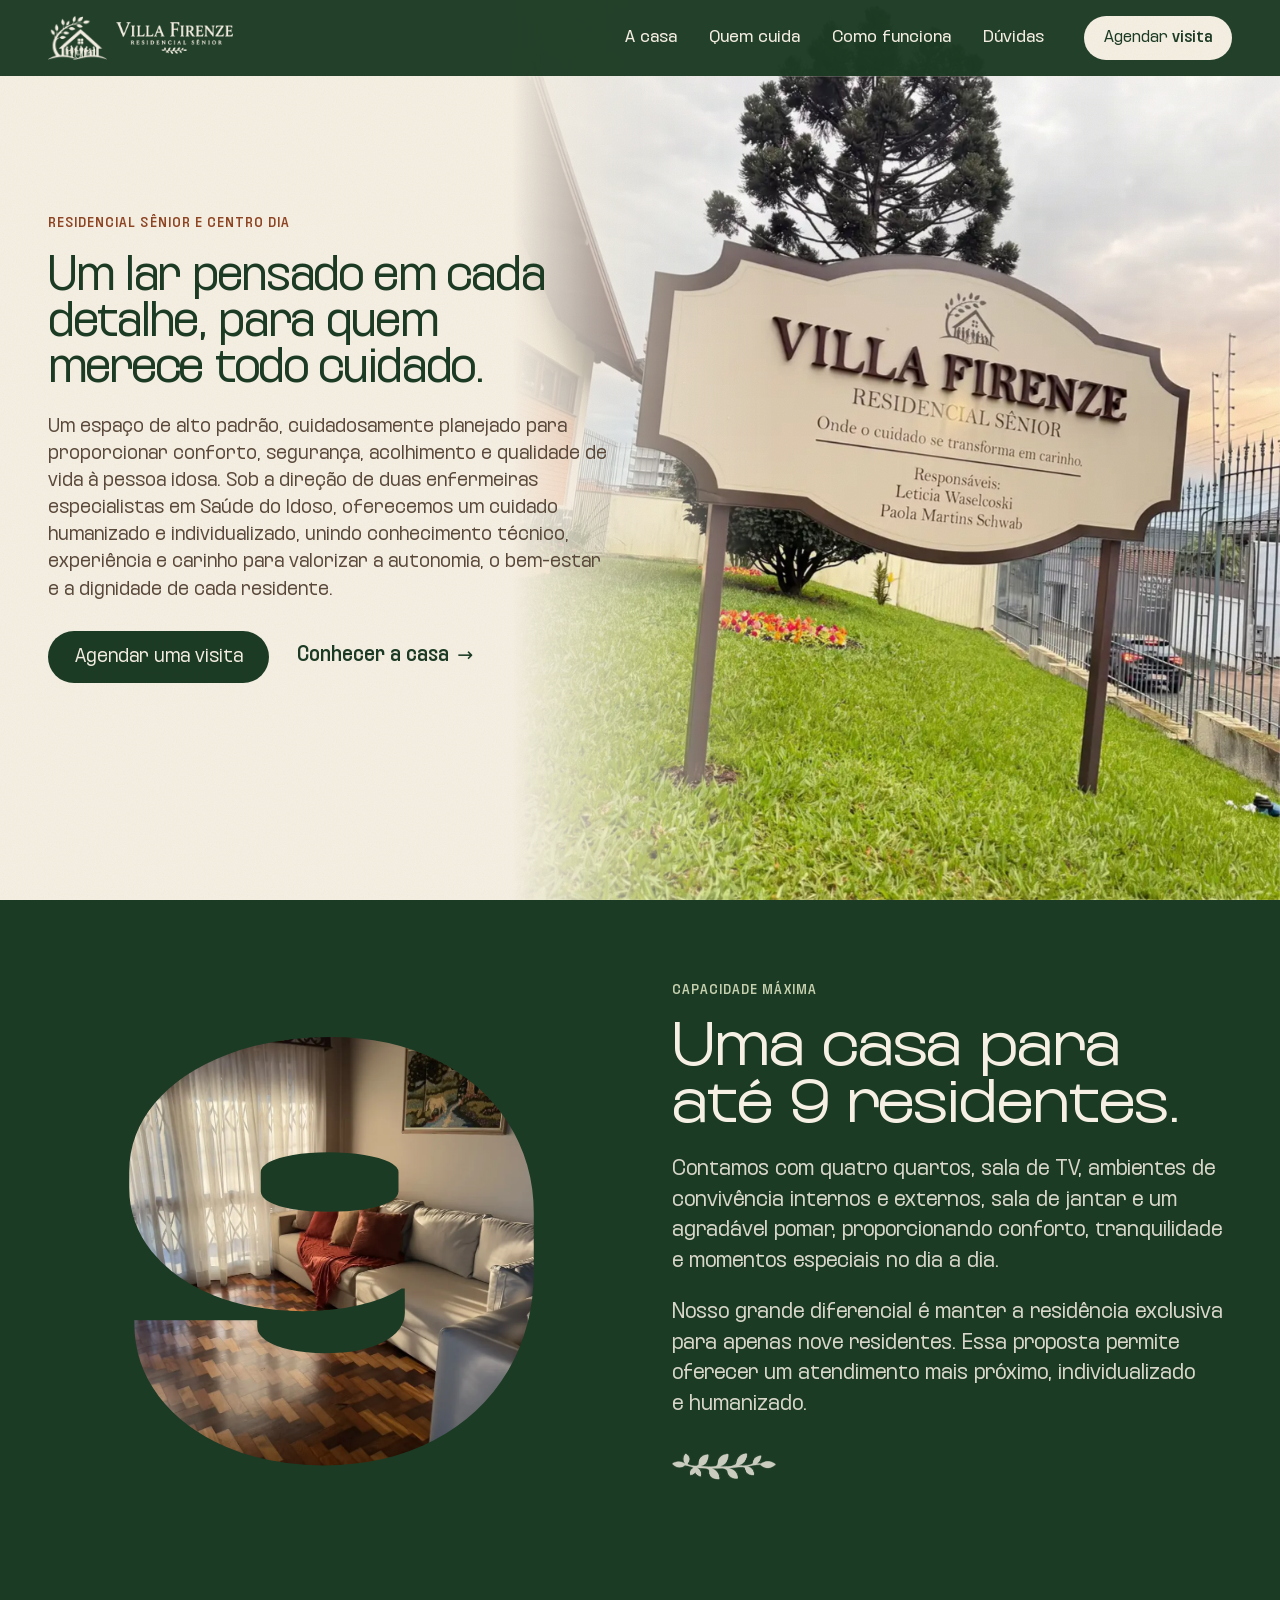
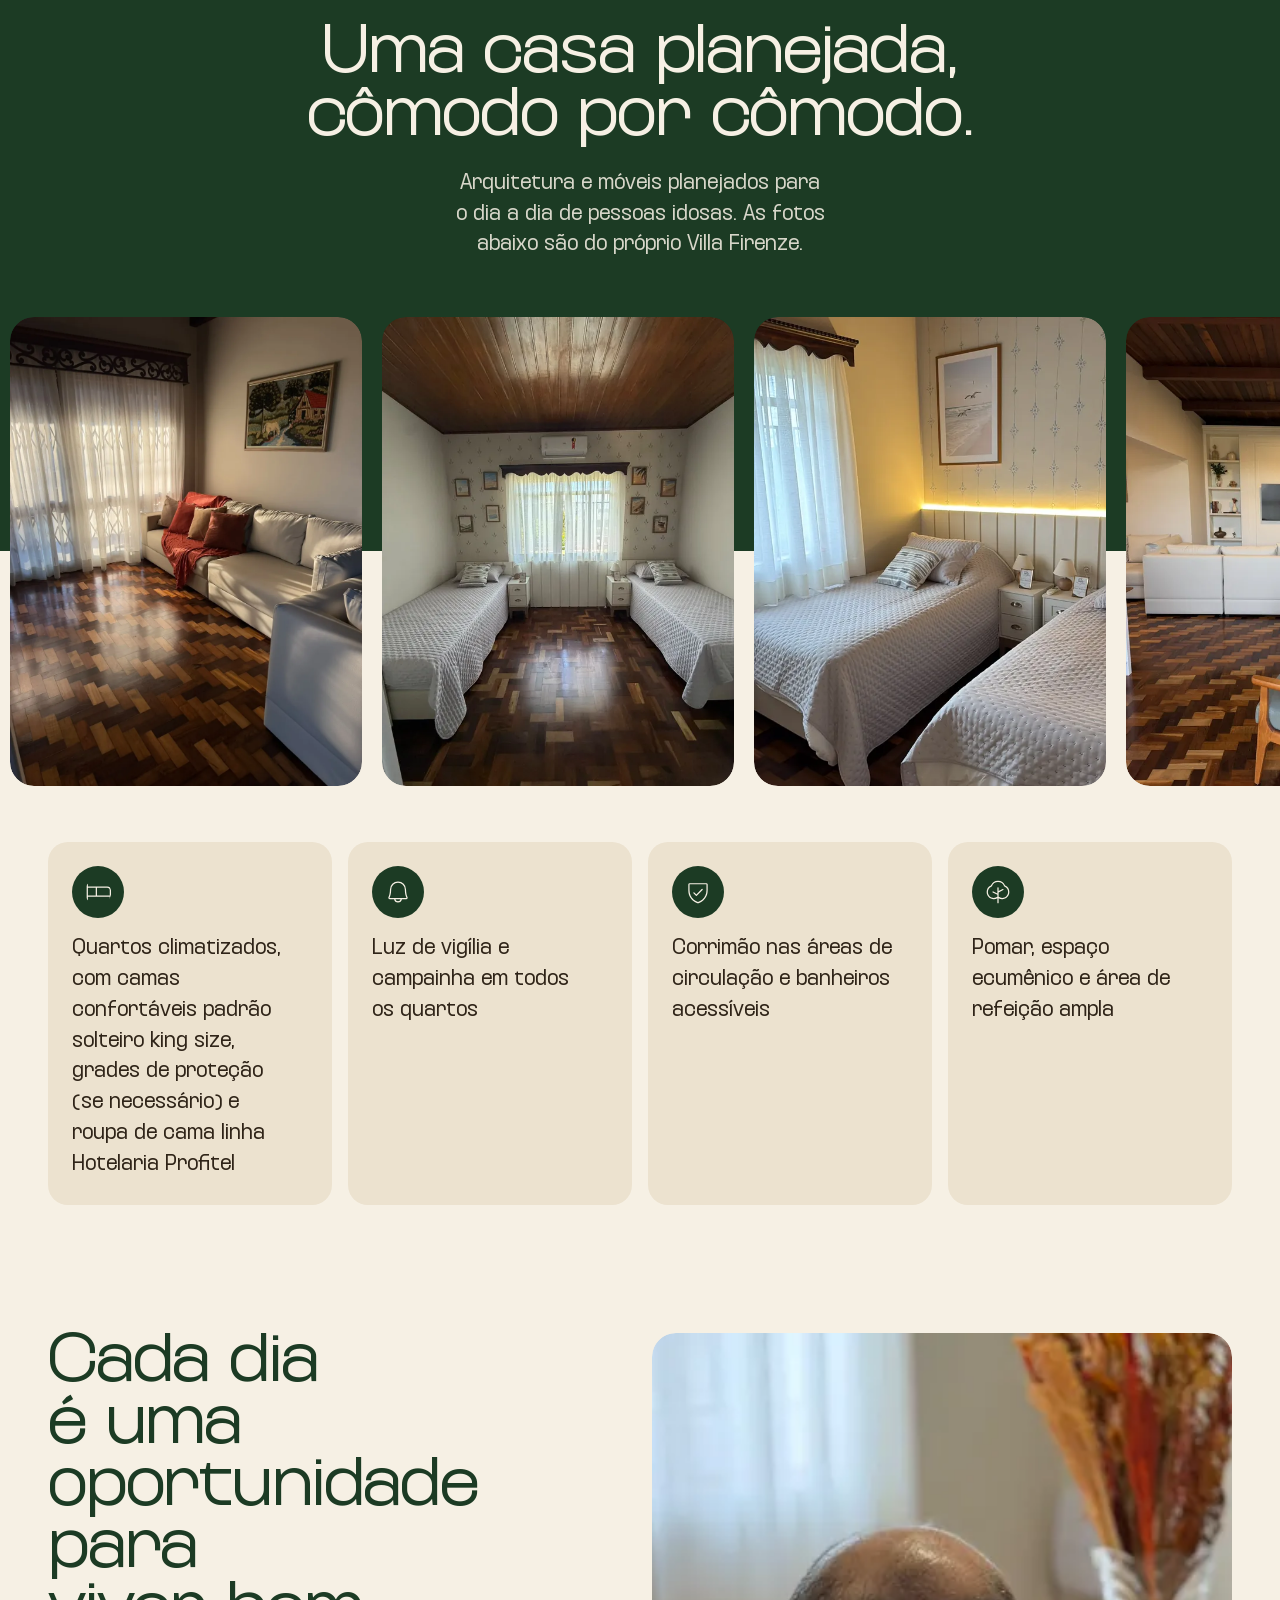
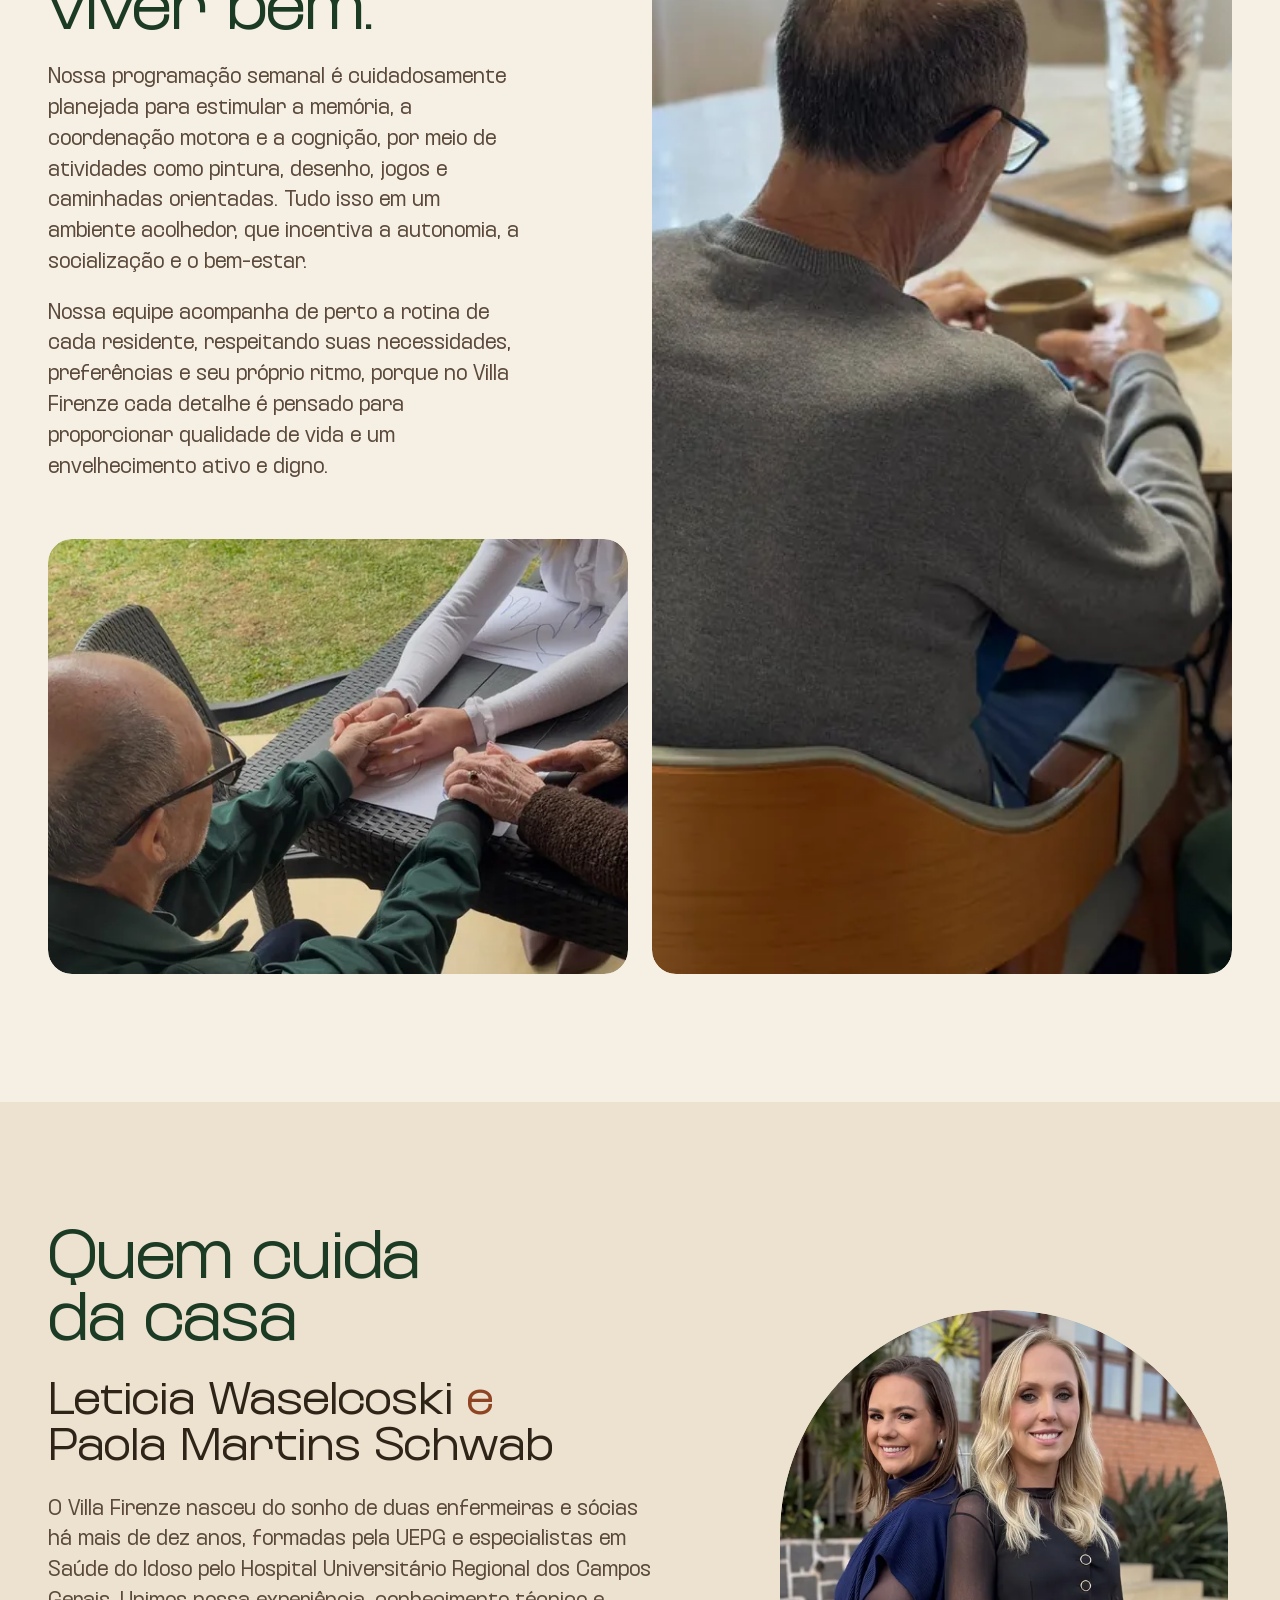
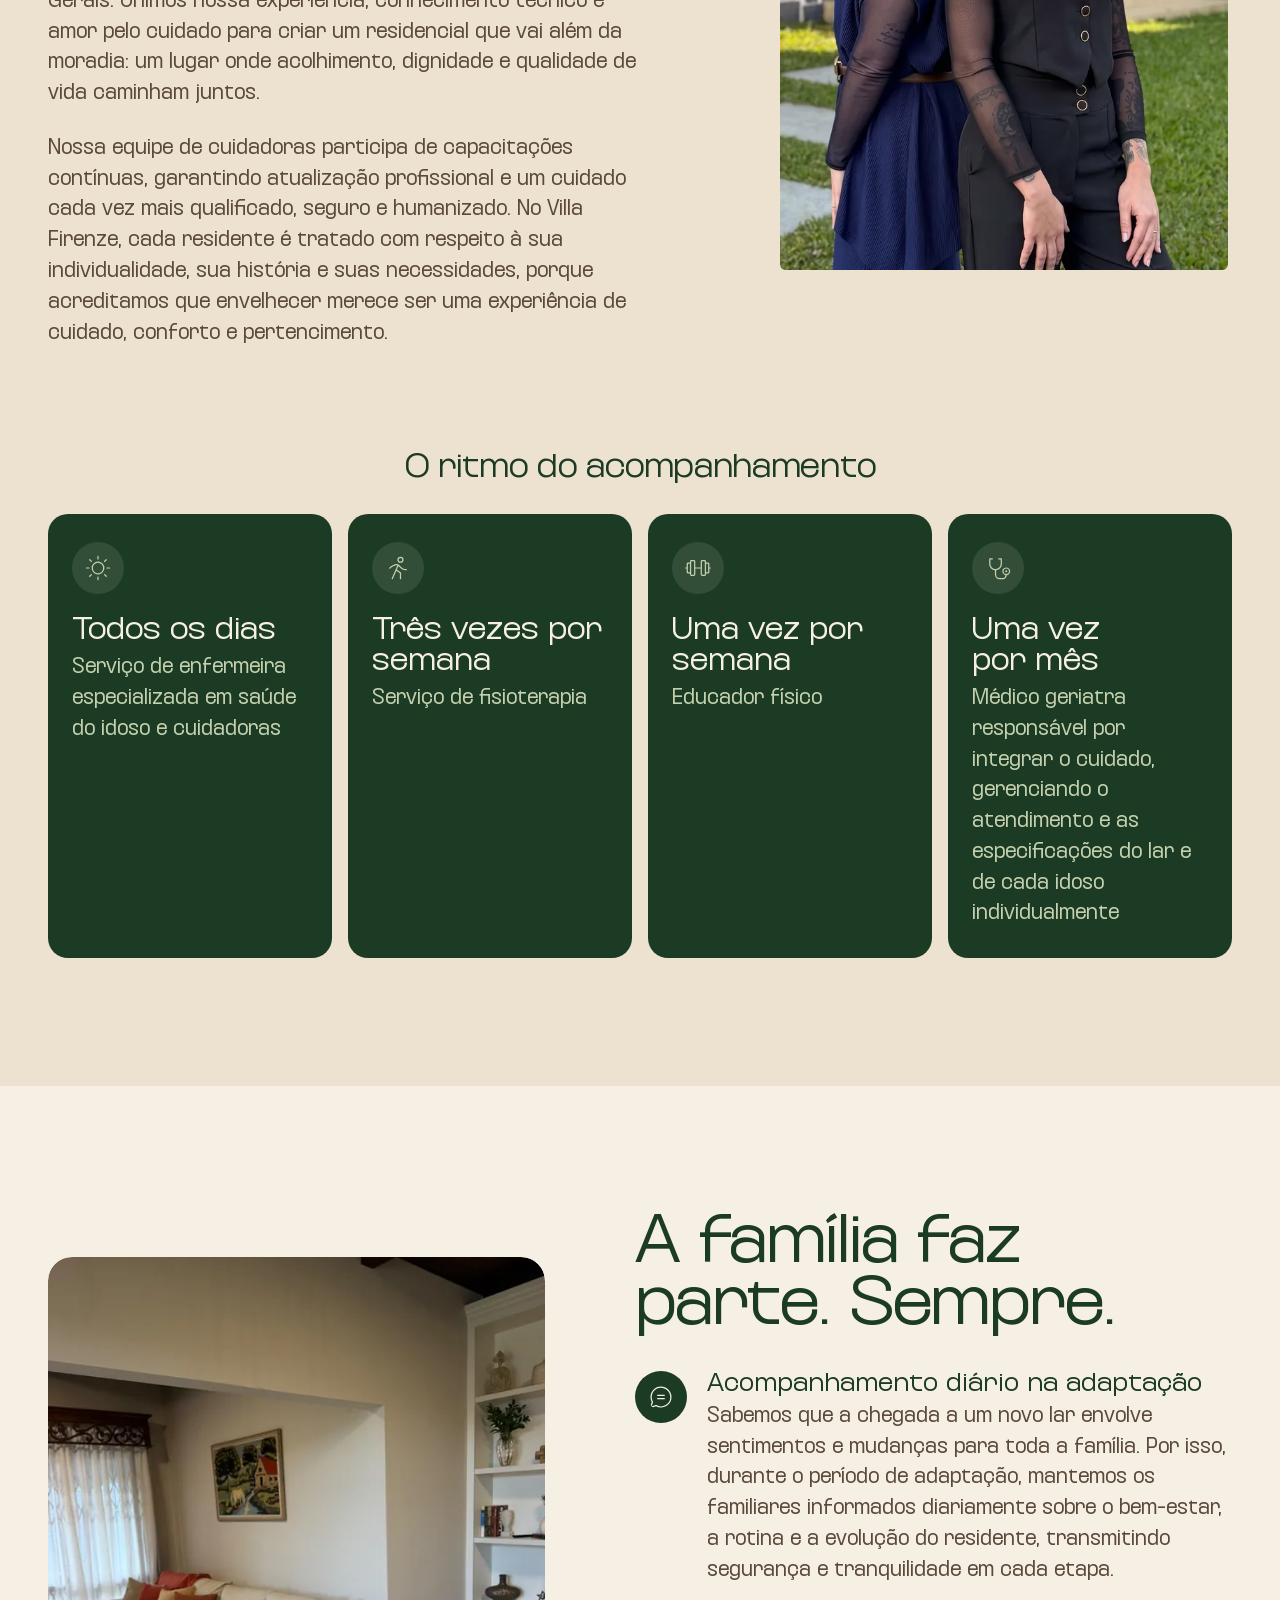
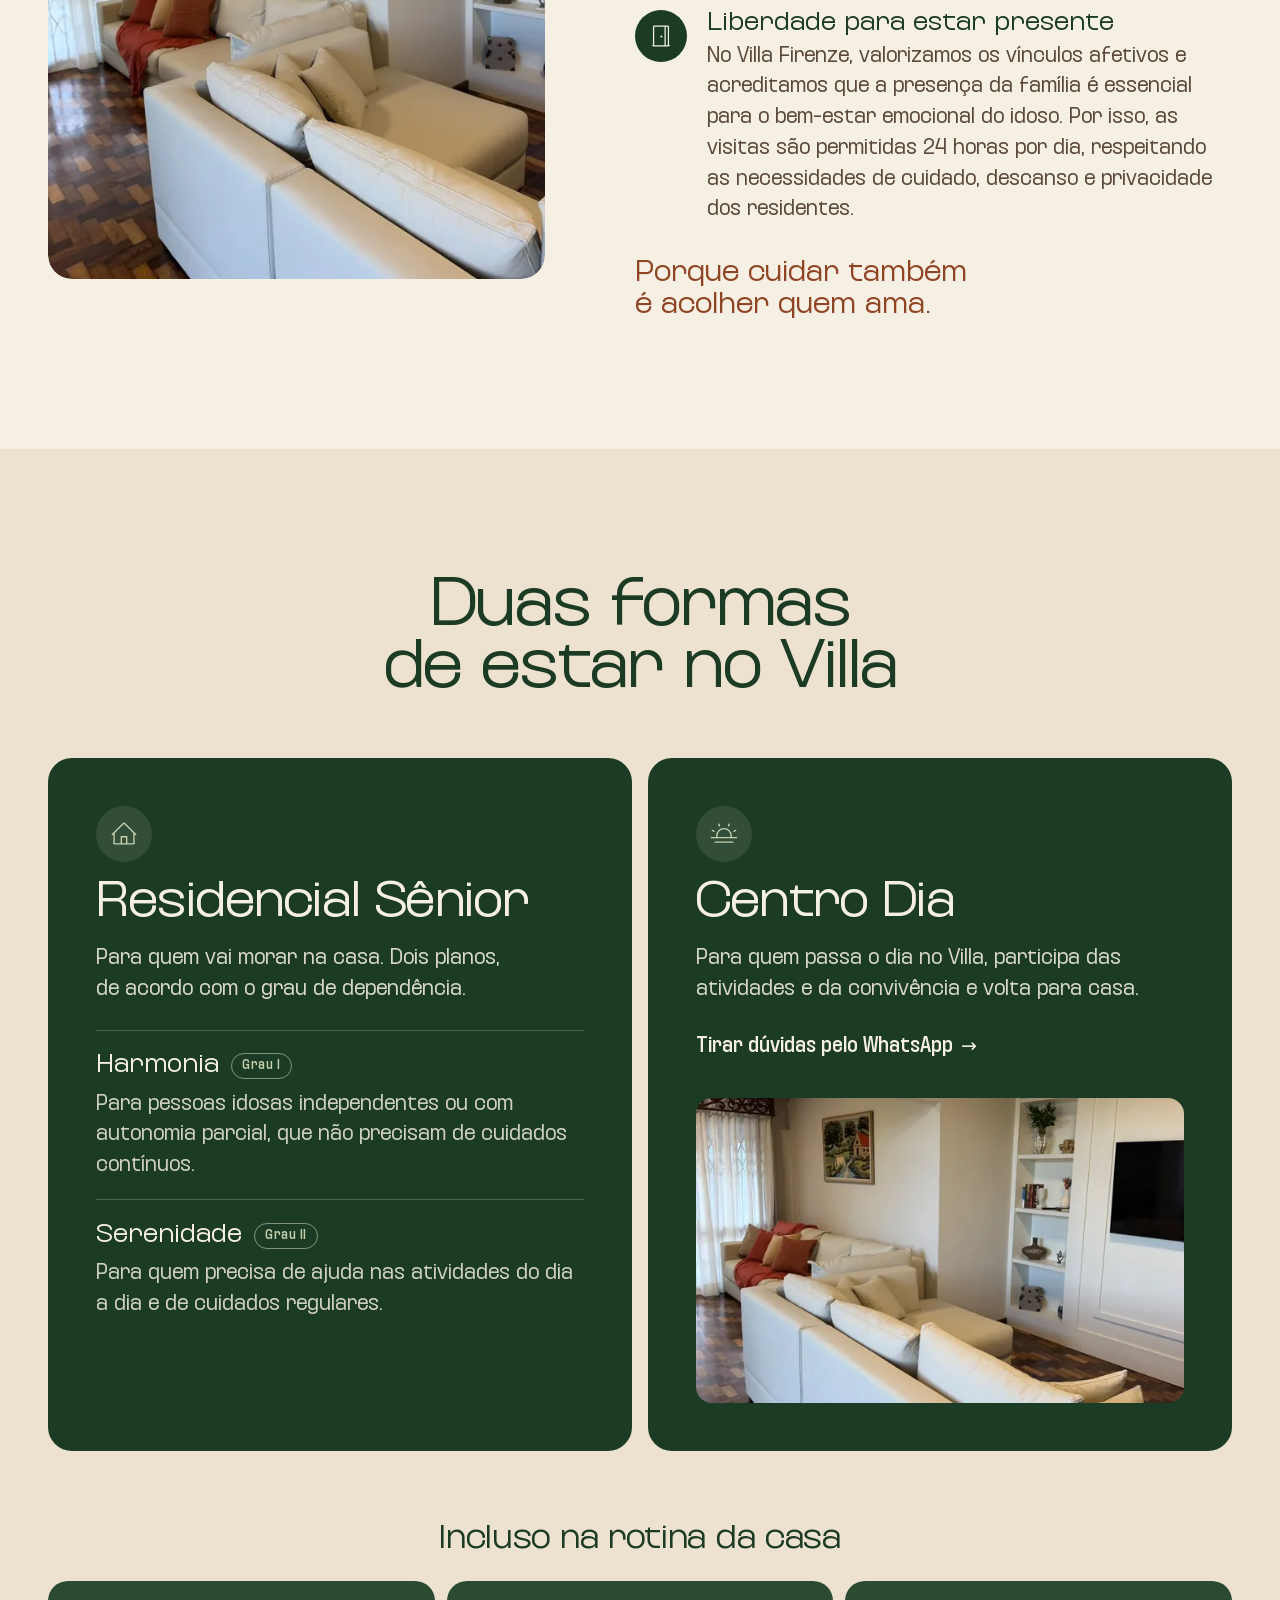
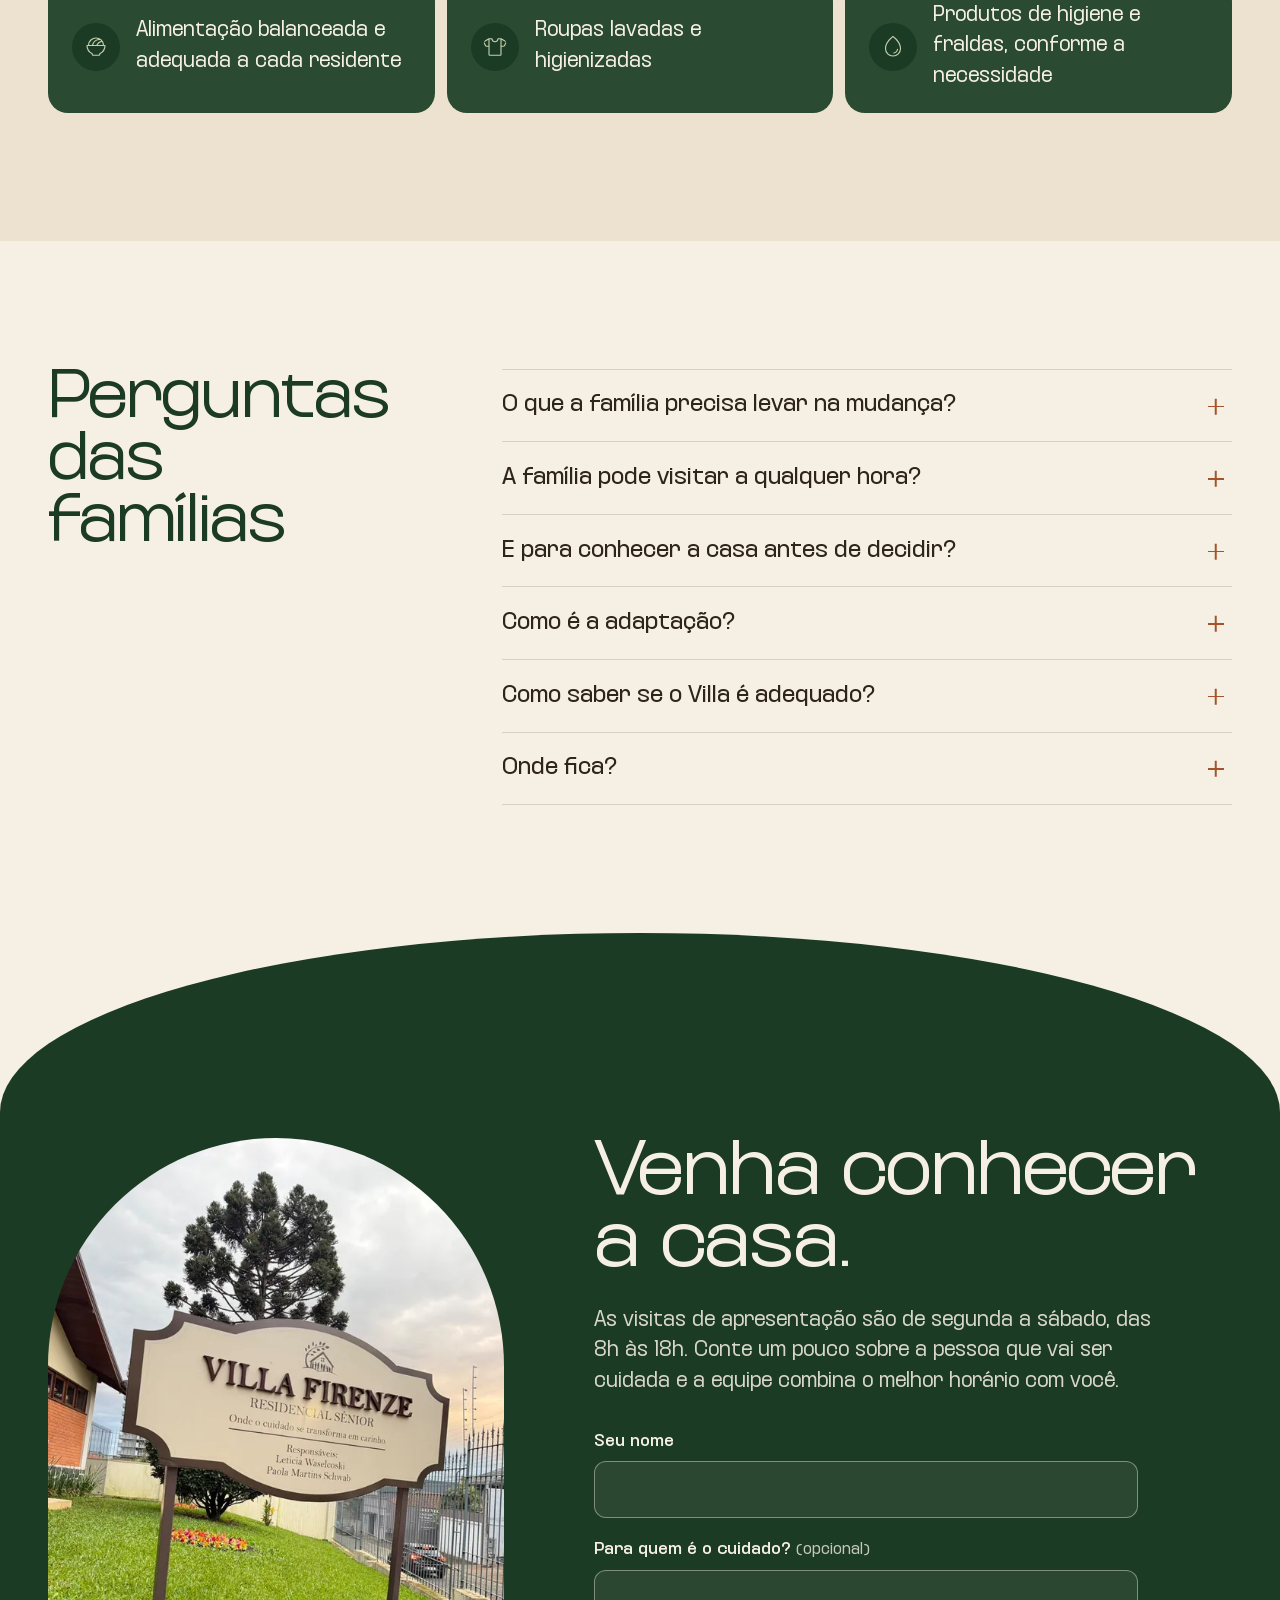
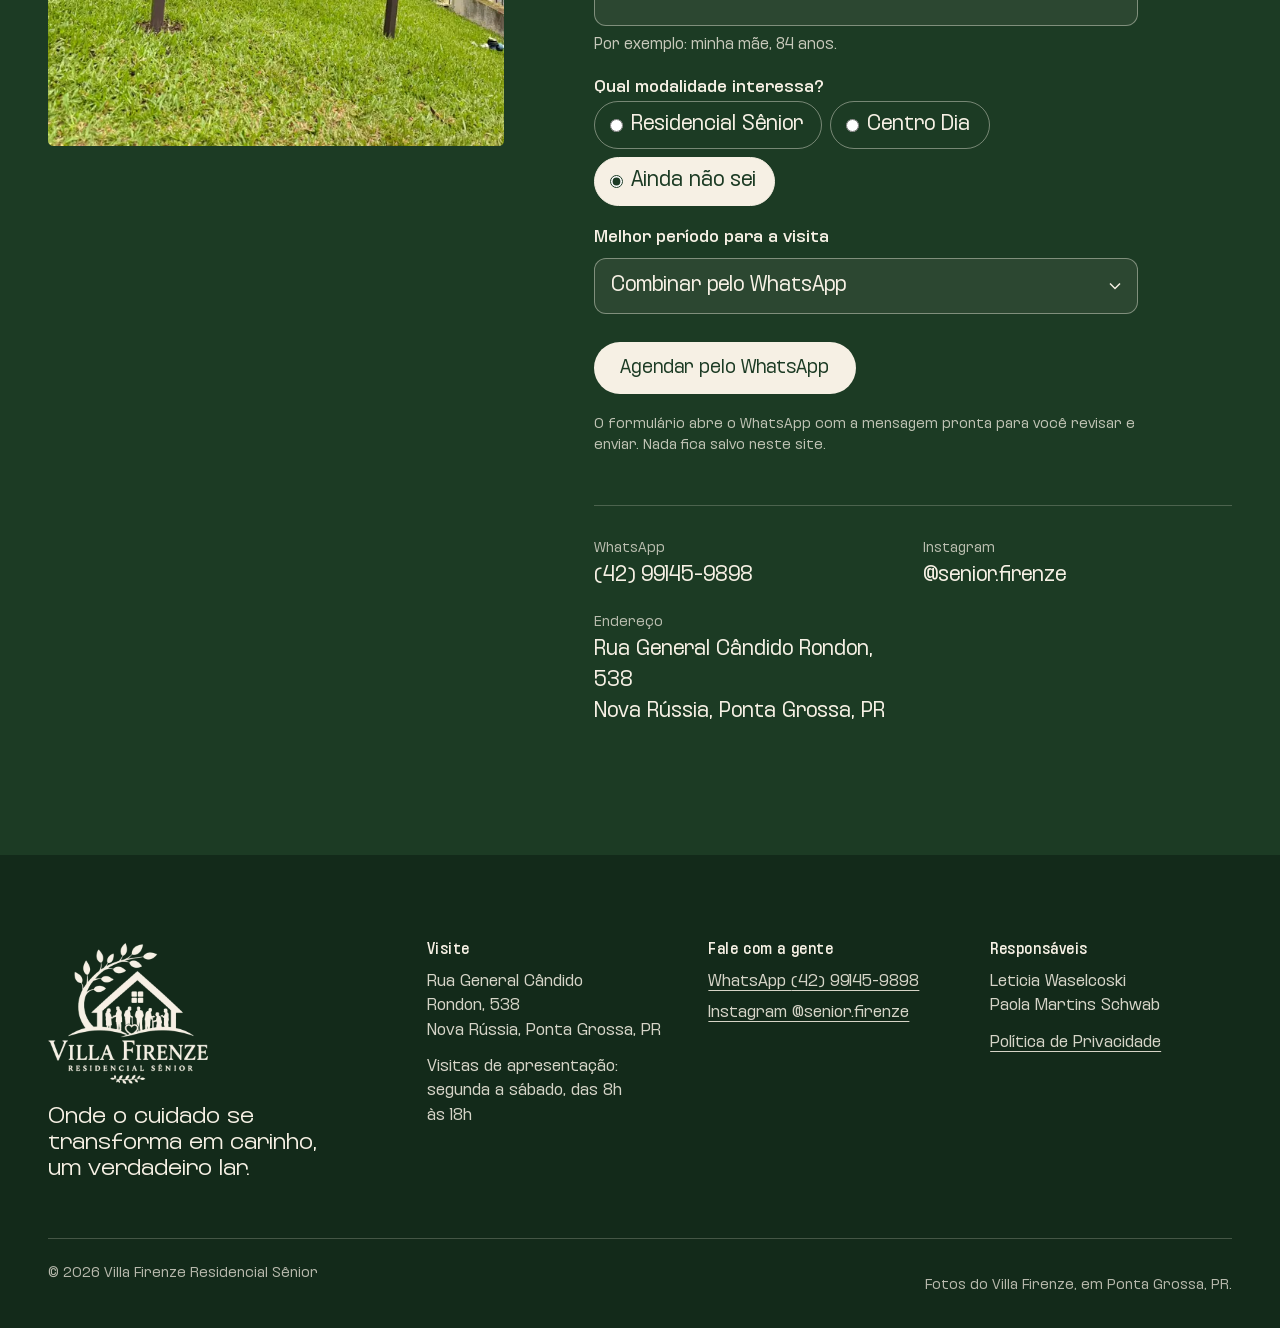
==== commit b6e08a91: "Reduz o tamanho do texto no hero Co-Authored-By: Claude Opus 5.5 <noreply@anthropic.com>" ====
--- a/index.html
+++ b/index.html
@@ -21,10 +21,10 @@
   <link rel="icon" href="favicon.png" type="image/png">
   <link rel="apple-touch-icon" href="apple-touch-icon.png">
   <link rel="preload" href="assets/fonts/kurdis-variable.woff2" as="font" type="font/woff2" crossorigin>
-  <link rel="stylesheet" href="styles.css?v=24">
+  <link rel="stylesheet" href="styles.css?v=25">
   <script>document.documentElement.classList.add('js')</script>
   <script src="assets/js/lenis.min.js" defer></script>
-  <script src="main.js?v=24" defer></script>
+  <script src="main.js?v=25" defer></script>
   <script type="application/ld+json">
   {
     "@context": "https://schema.org",
--- a/styles.css
+++ b/styles.css
@@ -318,12 +318,12 @@
 .hero h1 {
   --wd: 60;
   --wg: 6;
-  font-size: clamp(1.9rem, 1.15rem + 3.6vw, 3.25rem);
-  line-height: 1.04;
+  font-size: clamp(1.75rem, 1.1rem + 3.2vw, 2.875rem);
+  line-height: 1.06;
   letter-spacing: -0.03em;
   color: var(--forest);
 }
-.hero__lede { max-width: 34rem; color: var(--ink-soft); }
+.hero__lede { max-width: 34rem; font-size: clamp(0.9375rem, 0.88rem + 0.25vw, 1.0625rem); line-height: 1.6; color: var(--ink-soft); }
 .hero__actions { display: flex; flex-wrap: wrap; align-items: center; gap: 0.5rem 1.75rem; margin-top: 0.5rem; }
 
 /* Tablet em pé: foto mais baixa para o convite caber na primeira tela */
@@ -350,13 +350,13 @@
   }
   .hero__copy { margin-top: 0; padding: calc(var(--header-h) + 2rem) 0 7rem; }
   .hero__copy > * { max-width: min(36rem, 44vw); }
-  .hero h1 { max-width: min(54rem, 46vw); font-size: clamp(2.5rem, 0.4rem + 3.4vw, 4.25rem); line-height: 1.04; }
+  .hero h1 { max-width: min(48rem, 44vw); font-size: clamp(2.25rem, 0.4rem + 2.9vw, 3.6rem); line-height: 1.06; }
 }
 /* 1024 a 1279: título e texto mais estreitos, longe do texto da placa */
 @media (min-width: 64rem) and (max-width: 79.99rem) {
   .hero__copy > *, .hero h1 { max-width: 40vw; }
-  .hero h1 { font-size: 2.5rem; }
-  .hero__lede { font-size: 1rem; }
+  .hero h1 { font-size: 2.25rem; }
+  .hero__lede { font-size: 0.9375rem; }
 }
 
 /* 2. O número 9 */
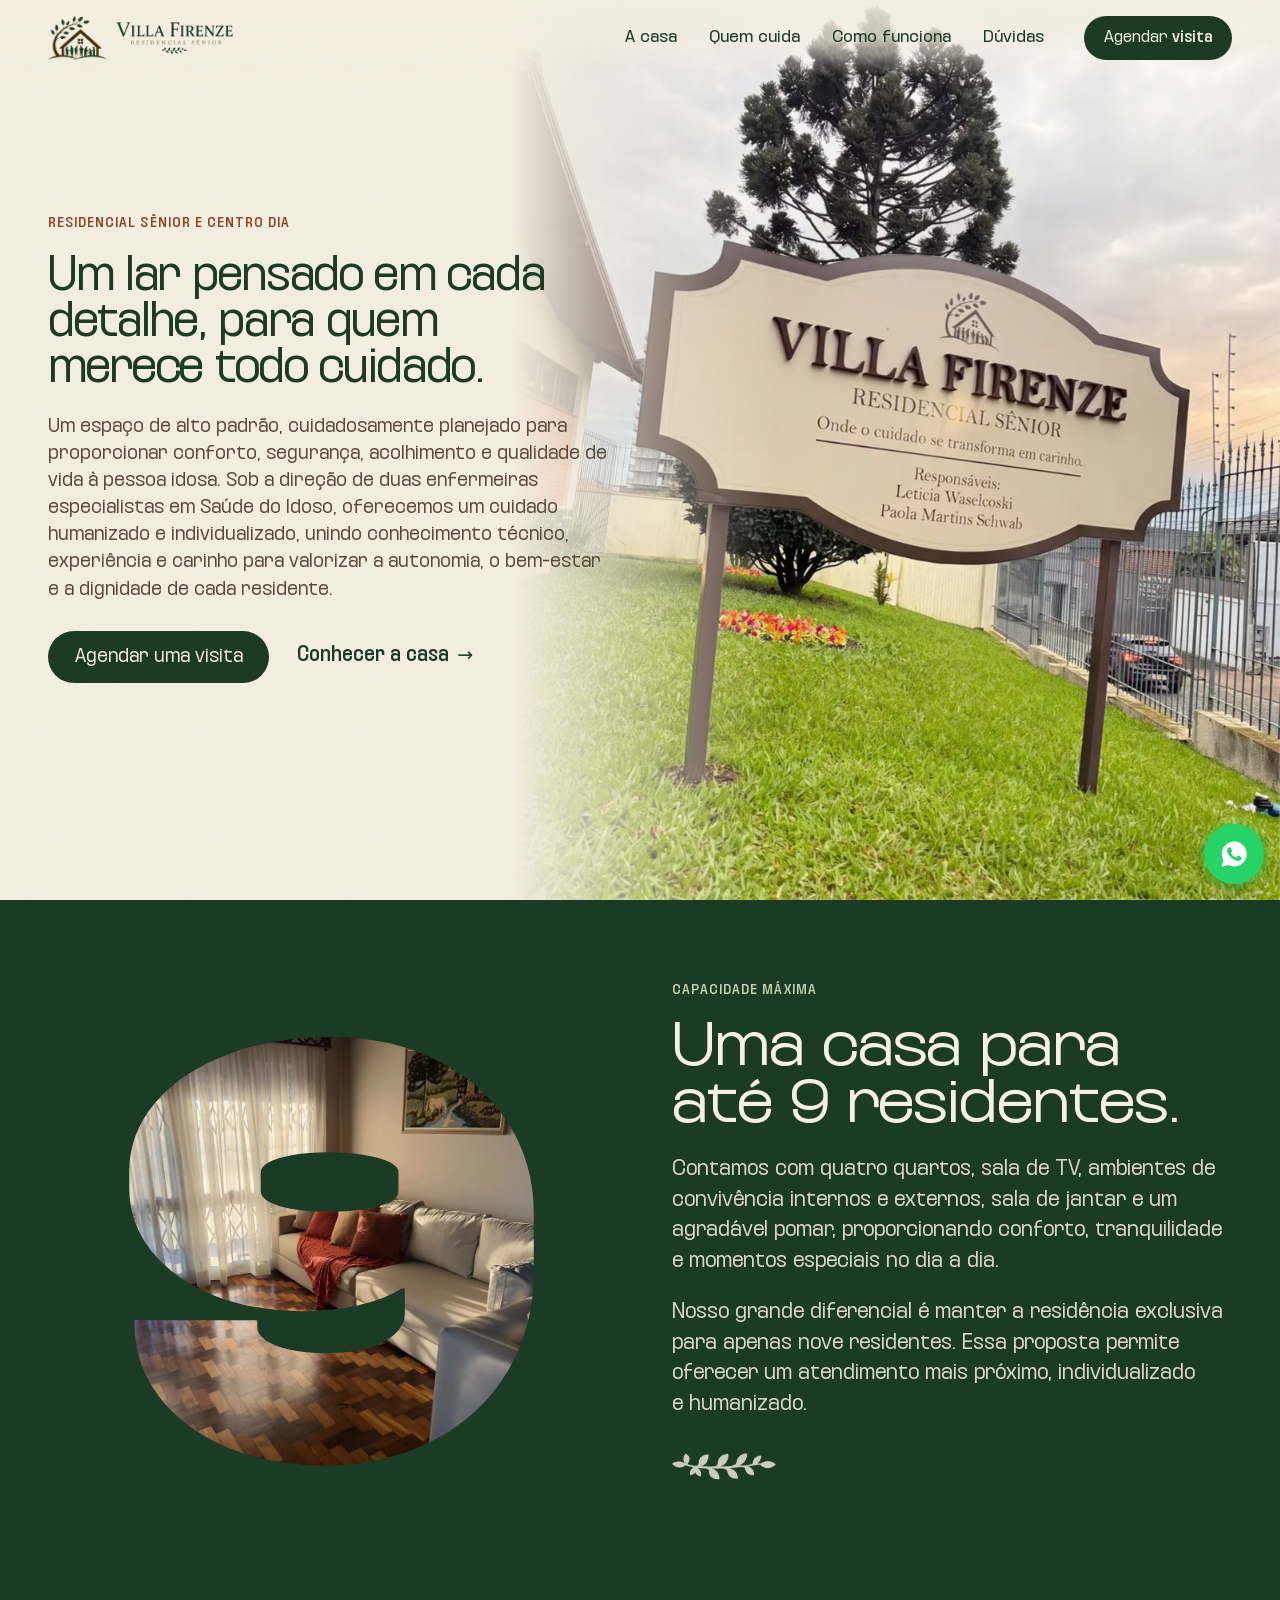
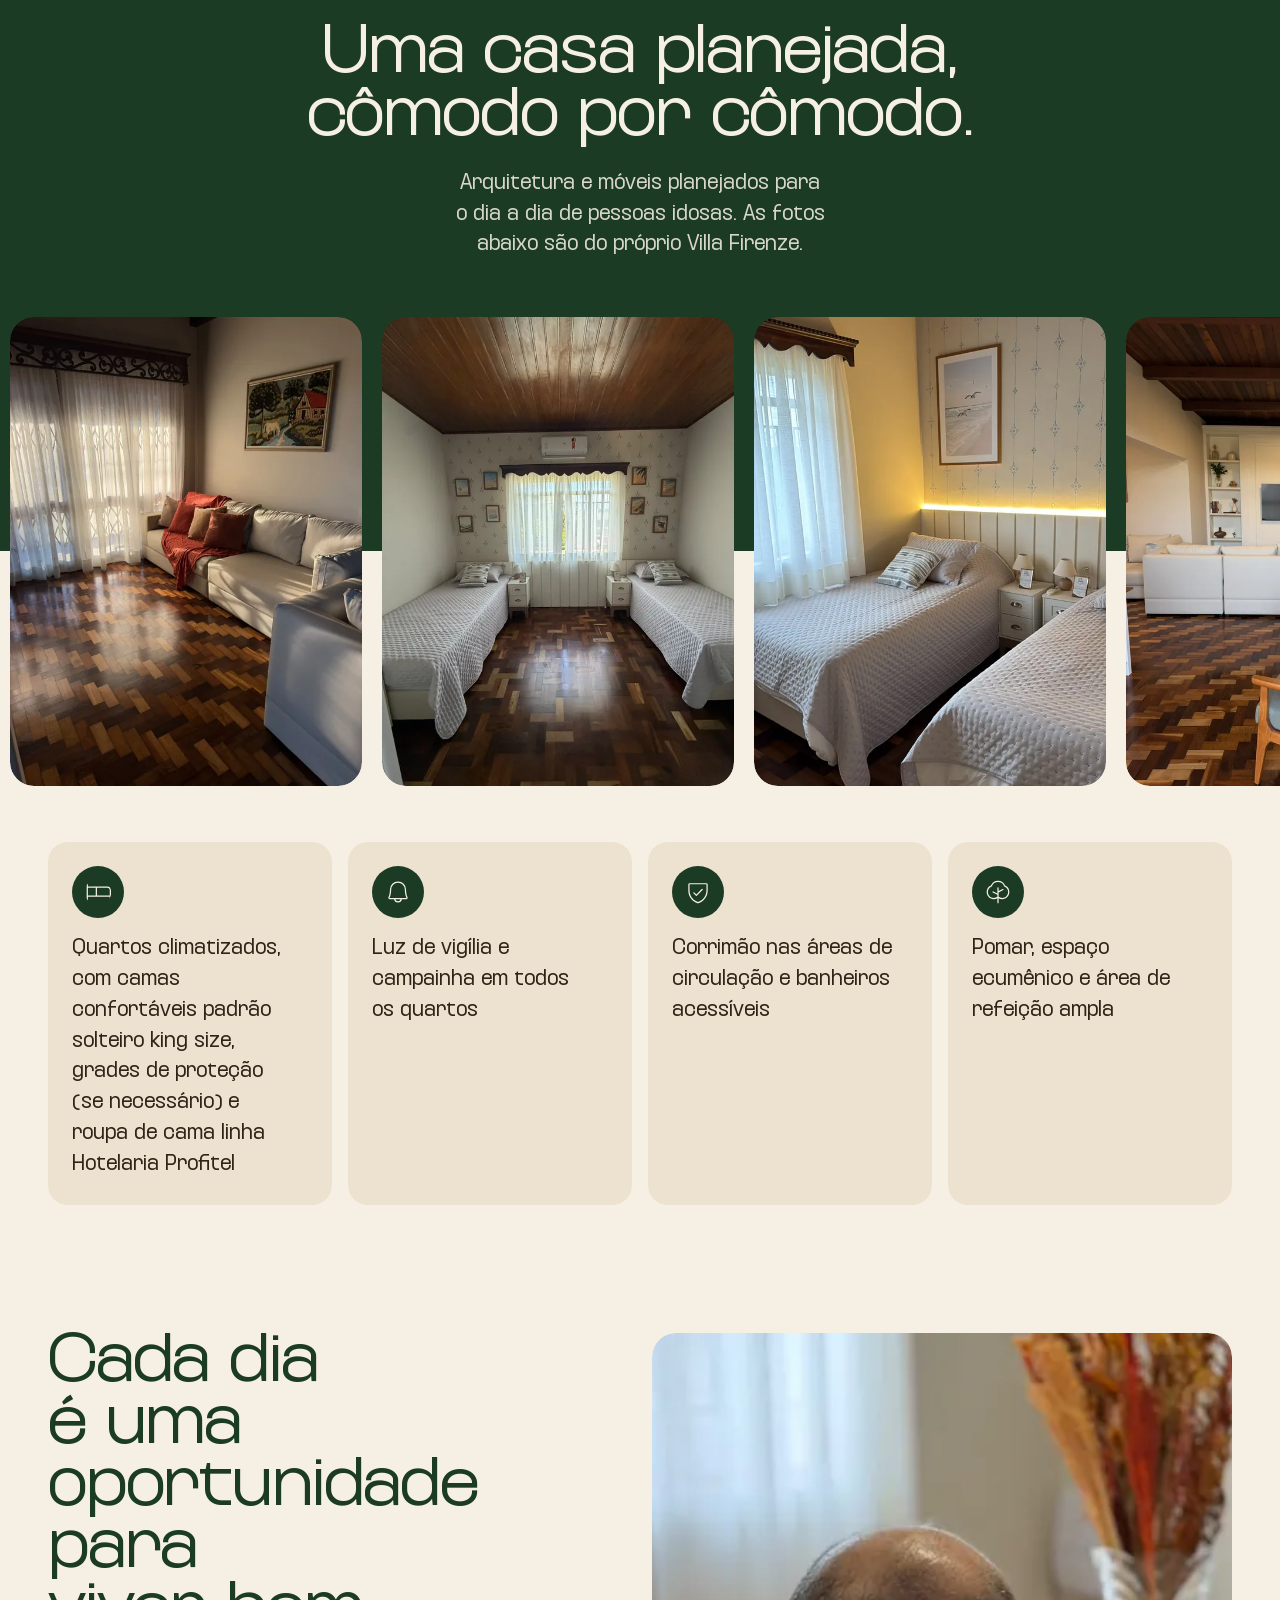
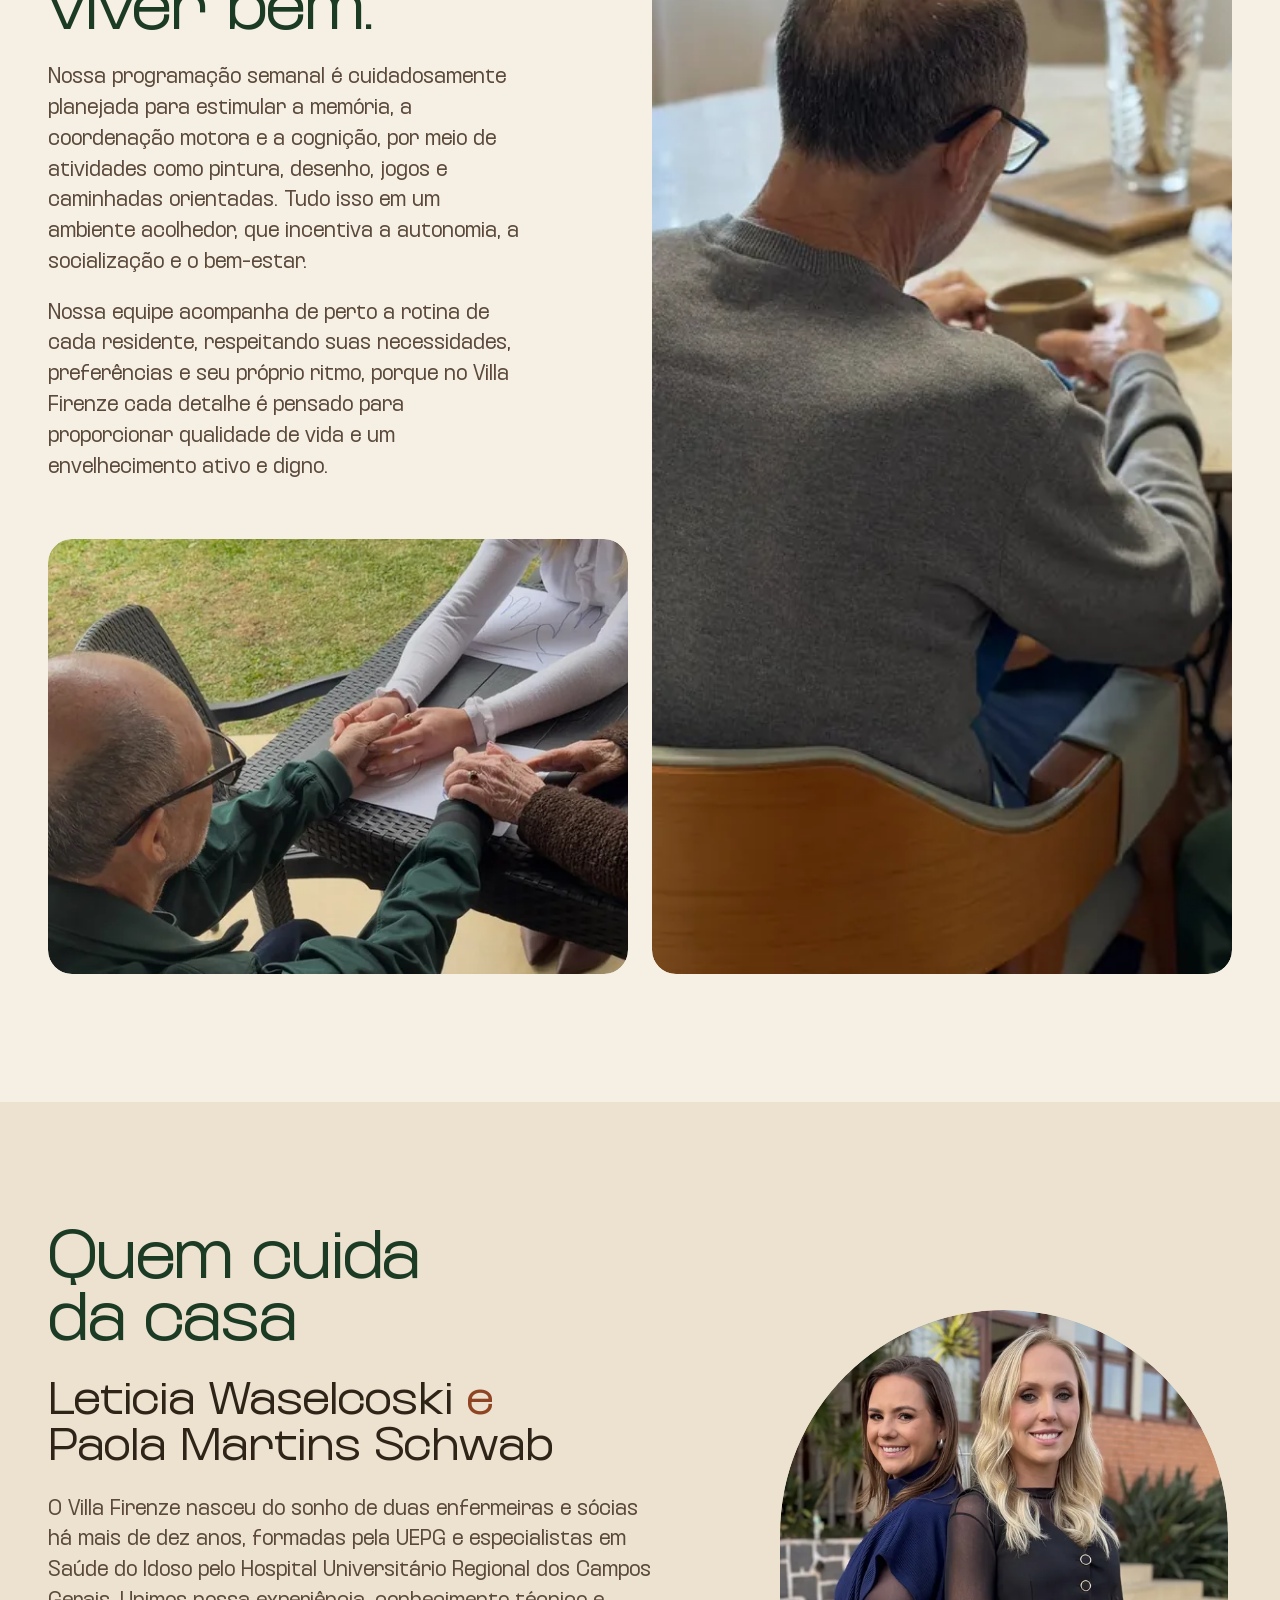
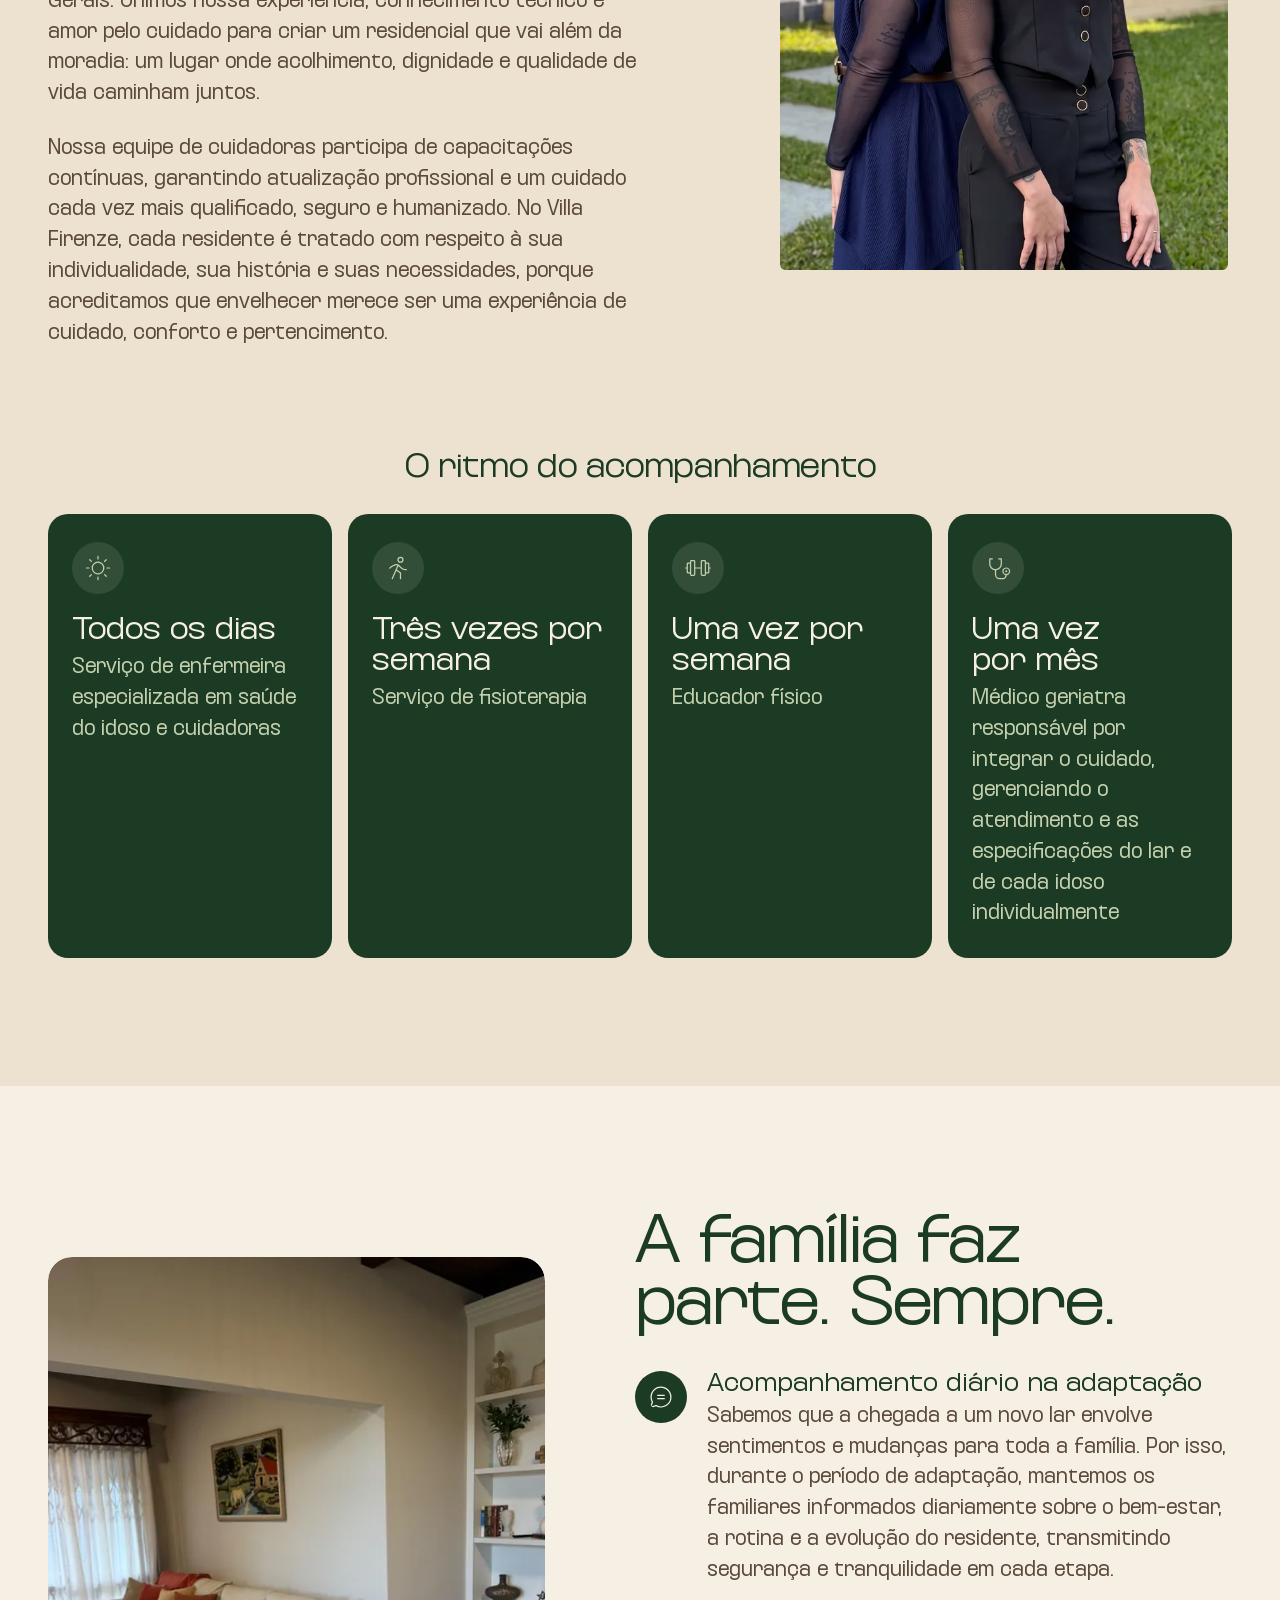
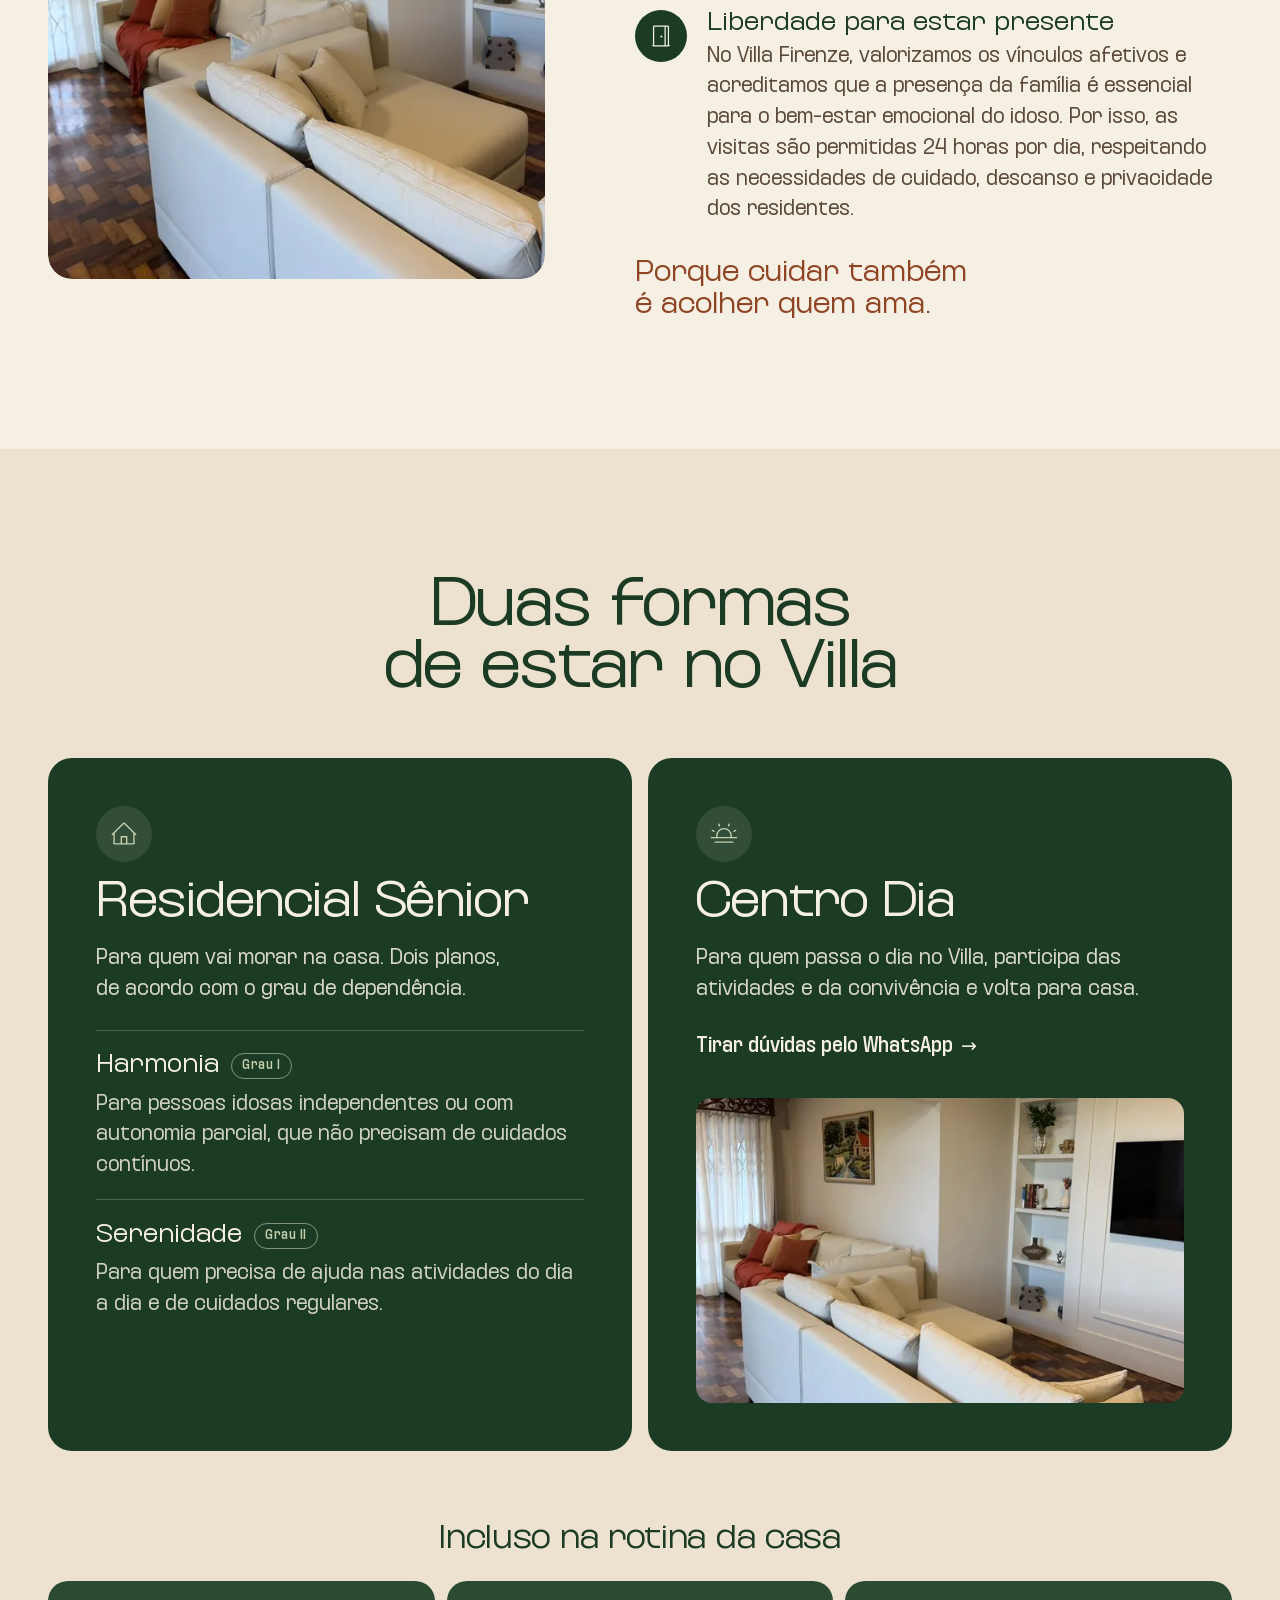
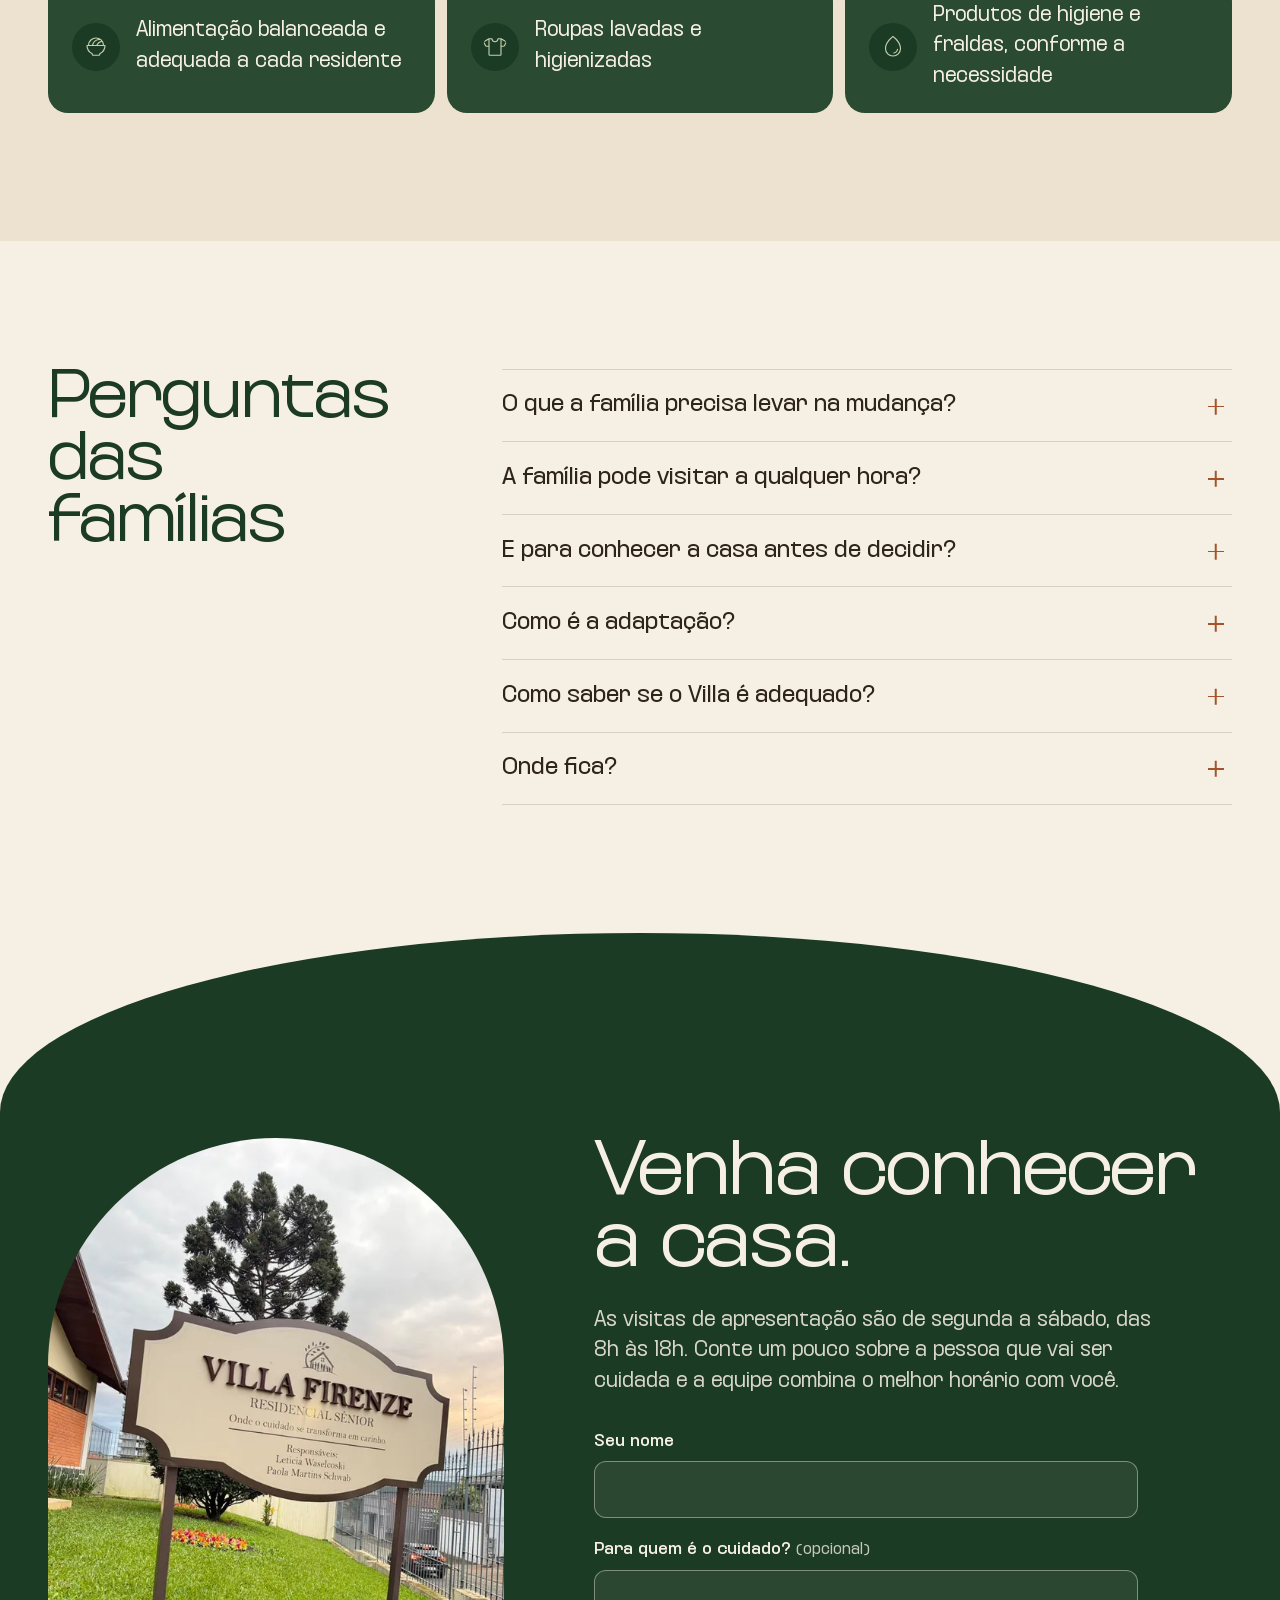
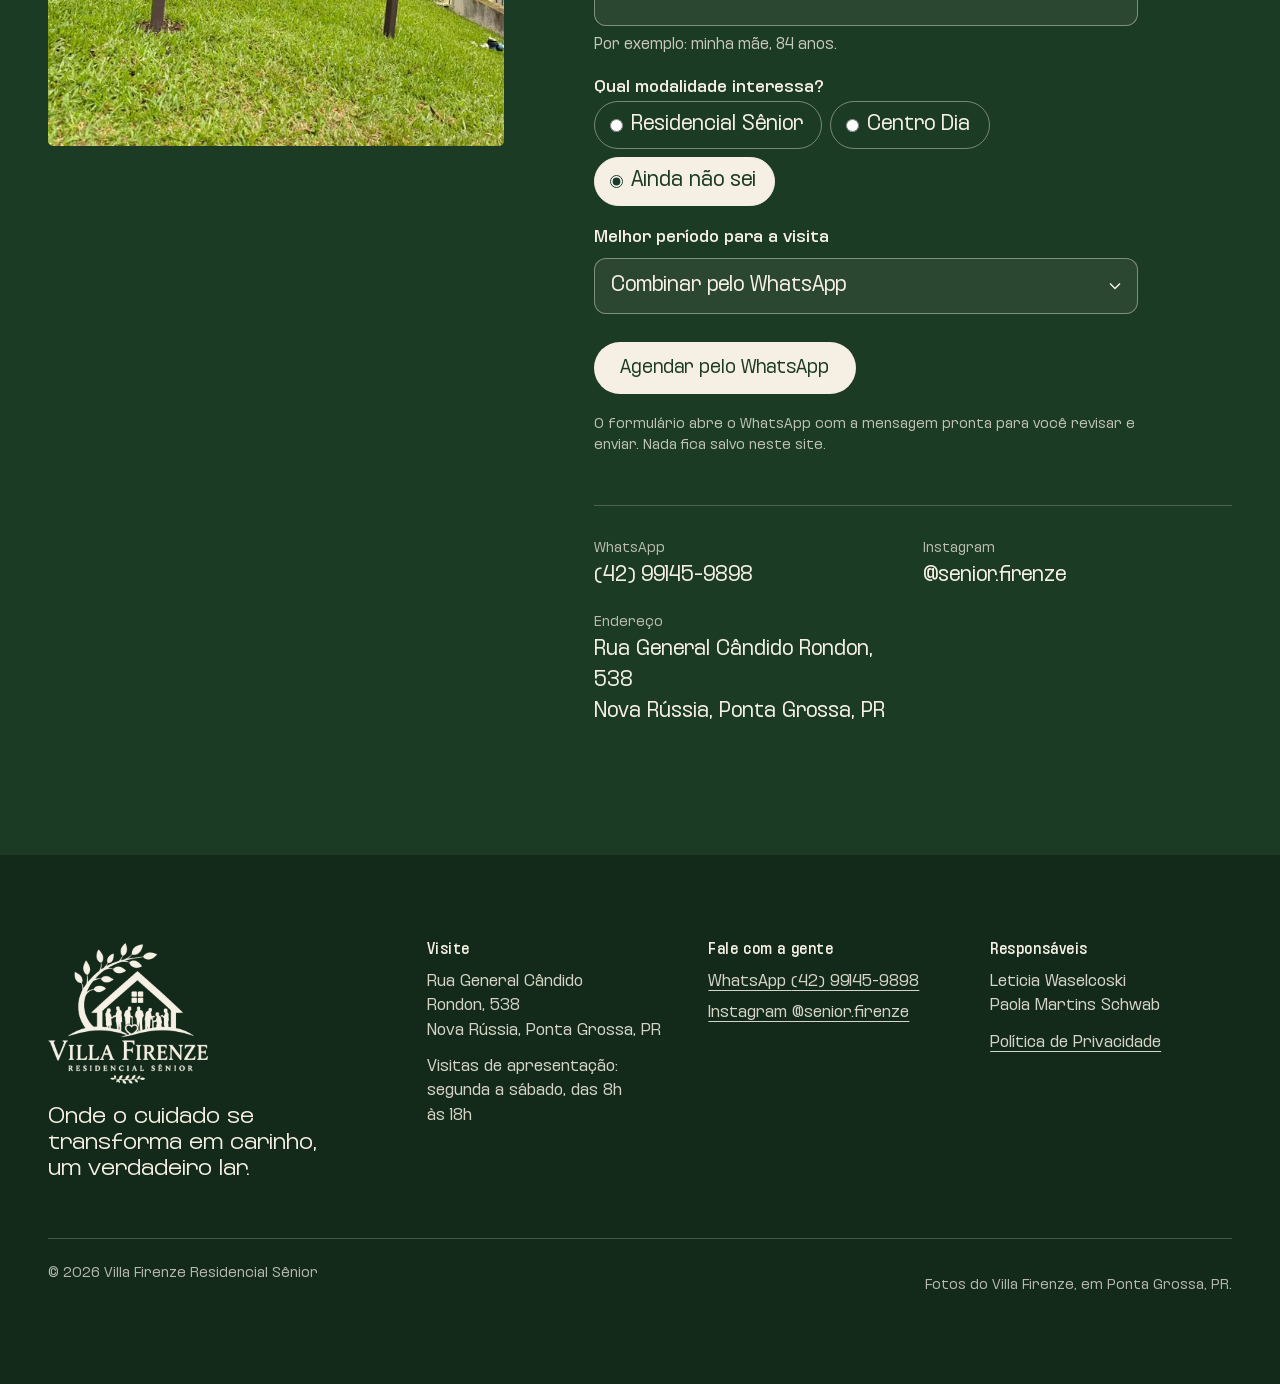
==== commit 448b341f: "Adiciona botão fixo de WhatsApp e o Google Tag Manager O botão do canto inferior direito abre o mesm" ====
--- a/index.html
+++ b/index.html
@@ -3,6 +3,13 @@
 <head>
   <meta charset="utf-8">
   <meta name="viewport" content="width=device-width, initial-scale=1">
+  <!-- Google Tag Manager -->
+  <script>(function(w,d,s,l,i){w[l]=w[l]||[];w[l].push({'gtm.start':
+  new Date().getTime(),event:'gtm.js'});var f=d.getElementsByTagName(s)[0],
+  j=d.createElement(s),dl=l!='dataLayer'?'&l='+l:'';j.async=true;j.src=
+  'https://www.googletagmanager.com/gtm.js?id='+i+dl;f.parentNode.insertBefore(j,f);
+  })(window,document,'script','dataLayer','GTM-TQJWW5NM');</script>
+  <!-- End Google Tag Manager -->
   <title>Villa Firenze Residencial Sênior | Casa para idosos em Ponta Grossa</title>
   <meta name="description" content="Residencial Sênior e Centro Dia em Ponta Grossa, PR. Uma casa para até 9 residentes, conduzida por enfermeiras especialistas em saúde do idoso. Agende uma visita.">
   <meta name="theme-color" content="#1c3b24">
@@ -21,7 +28,7 @@
   <link rel="icon" href="favicon.png" type="image/png">
   <link rel="apple-touch-icon" href="apple-touch-icon.png">
   <link rel="preload" href="assets/fonts/kurdis-variable.woff2" as="font" type="font/woff2" crossorigin>
-  <link rel="stylesheet" href="styles.css?v=25">
+  <link rel="stylesheet" href="styles.css?v=26">
   <script>document.documentElement.classList.add('js')</script>
   <script src="assets/js/lenis.min.js" defer></script>
   <script src="main.js?v=25" defer></script>
@@ -43,6 +50,10 @@
   </script>
 </head>
 <body>
+  <!-- Google Tag Manager (noscript) -->
+  <noscript><iframe src="https://www.googletagmanager.com/ns.html?id=GTM-TQJWW5NM"
+  height="0" width="0" style="display:none;visibility:hidden"></iframe></noscript>
+  <!-- End Google Tag Manager (noscript) -->
   <!-- Ícones: Phosphor Icons (MIT), estilo light -->
   <svg class="sprite" xmlns="http://www.w3.org/2000/svg" aria-hidden="true" focusable="false">
     <symbol id="i-bed" viewBox="0 0 256 256"><path d="M216,74H30V48a6,6,0,0,0-12,0V208a6,6,0,0,0,12,0V174H242v34a6,6,0,0,0,12,0V112A38,38,0,0,0,216,74ZM30,86h76v76H30Zm88,76V86h98a26,26,0,0,1,26,26v50Z"/></symbol>
@@ -359,5 +370,10 @@
       <p>Fotos do Villa Firenze, em Ponta Grossa, PR.</p>
     </div>
   </footer>
+
+  <a class="wa-float" href="https://wa.me/5542991459898?text=Ol%C3%A1!%20Gostaria%20de%20agendar%20uma%20visita%20para%20conhecer%20o%20Villa%20Firenze." data-wa="visita" target="_blank" rel="noopener">
+    <svg viewBox="0 0 24 24" aria-hidden="true" focusable="false"><path d="M12.04 2C6.58 2 2.15 6.4 2.15 11.83c0 1.74.46 3.44 1.34 4.94L2 22l5.39-1.41a10.1 10.1 0 0 0 4.65 1.18h.01c5.46 0 9.89-4.4 9.89-9.83C21.94 6.4 17.5 2 12.04 2zm5.76 13.89c-.24.68-1.4 1.25-1.93 1.33-.49.07-1.1.1-1.78-.11-.41-.13-.94-.3-1.62-.59-2.85-1.23-4.7-4.1-4.85-4.29-.14-.19-1.16-1.54-1.16-2.94 0-1.4.73-2.09 1-2.37.26-.28.57-.35.76-.35h.55c.17 0 .41-.07.64.49.24.58.82 2 .89 2.15.07.14.12.32.02.51-.09.19-.14.31-.28.48-.14.16-.29.37-.41.49-.14.14-.28.29-.12.56.16.28.71 1.17 1.52 1.89 1.05.93 1.93 1.22 2.2 1.36.28.14.44.12.6-.07.16-.19.69-.8.87-1.08.18-.28.37-.23.62-.14.26.09 1.63.77 1.91.91.28.14.46.21.53.32.07.12.07.68-.17 1.36z"/></svg>
+    <span class="wa-float__text">WhatsApp</span>
+  </a>
 </body>
 </html>
--- a/styles.css
+++ b/styles.css
@@ -674,7 +674,7 @@
 
 /* Rodapé: continuação da porta */
 .footer {
-  padding-block: clamp(3.5rem, 7vw, 5.5rem) 2rem;
+  padding-block: clamp(3.5rem, 7vw, 5.5rem) calc(5.5rem + env(safe-area-inset-bottom, 0px));
   background: var(--forest-deep);
   color: rgb(246 240 228 / 0.86);
   font-size: 0.9375rem;
@@ -704,6 +704,34 @@
   .footer__base p:last-child { text-align: right; }
 }
 
+/* WhatsApp fixo: mesmo número dos outros links (wa.me/5542991459898) */
+.wa-float {
+  position: fixed;
+  right: max(1rem, env(safe-area-inset-right));
+  bottom: max(1rem, env(safe-area-inset-bottom));
+  z-index: calc(var(--z-grain) + 1);
+  display: grid;
+  place-items: center;
+  width: 3.75rem;
+  height: 3.75rem;
+  border-radius: 999px;
+  background: #25d366;
+  color: #fff;
+  text-decoration: none;
+  box-shadow: 0 0 0 6px rgb(37 211 102 / 0.18), 0 12px 28px -10px rgb(18 90 48 / 0.55);
+  transition: translate 0.35s var(--ease), background-color 0.35s var(--ease), box-shadow 0.35s var(--ease);
+}
+.wa-float svg { width: 1.9rem; height: 1.9rem; }
+.wa-float__text {
+  position: absolute;
+  width: 1px;
+  height: 1px;
+  overflow: hidden;
+  clip-path: inset(50%);
+}
+body:has(.menu-open) .wa-float { visibility: hidden; pointer-events: none; }
+@media print { .wa-float { display: none; } }
+
 /* Política de Privacidade */
 .page-plain .header { position: sticky; background: var(--forest); color: var(--ivory); }
 .page-plain .brand__set--color { display: none; }
@@ -746,6 +774,8 @@
 
   .marquee__track li:hover img, .days__paint:hover img, .days__cards:hover img,
   .care__media:hover img, .family__media:hover img { transform: scale(1.05); }
+
+  .wa-float:hover { background: #1ebe5a; translate: 0 -3px; }
 }
 
 /* Movimento: entrada com desfoque. O estado oculto só existe com JS e sem "reduzir movimento" */
